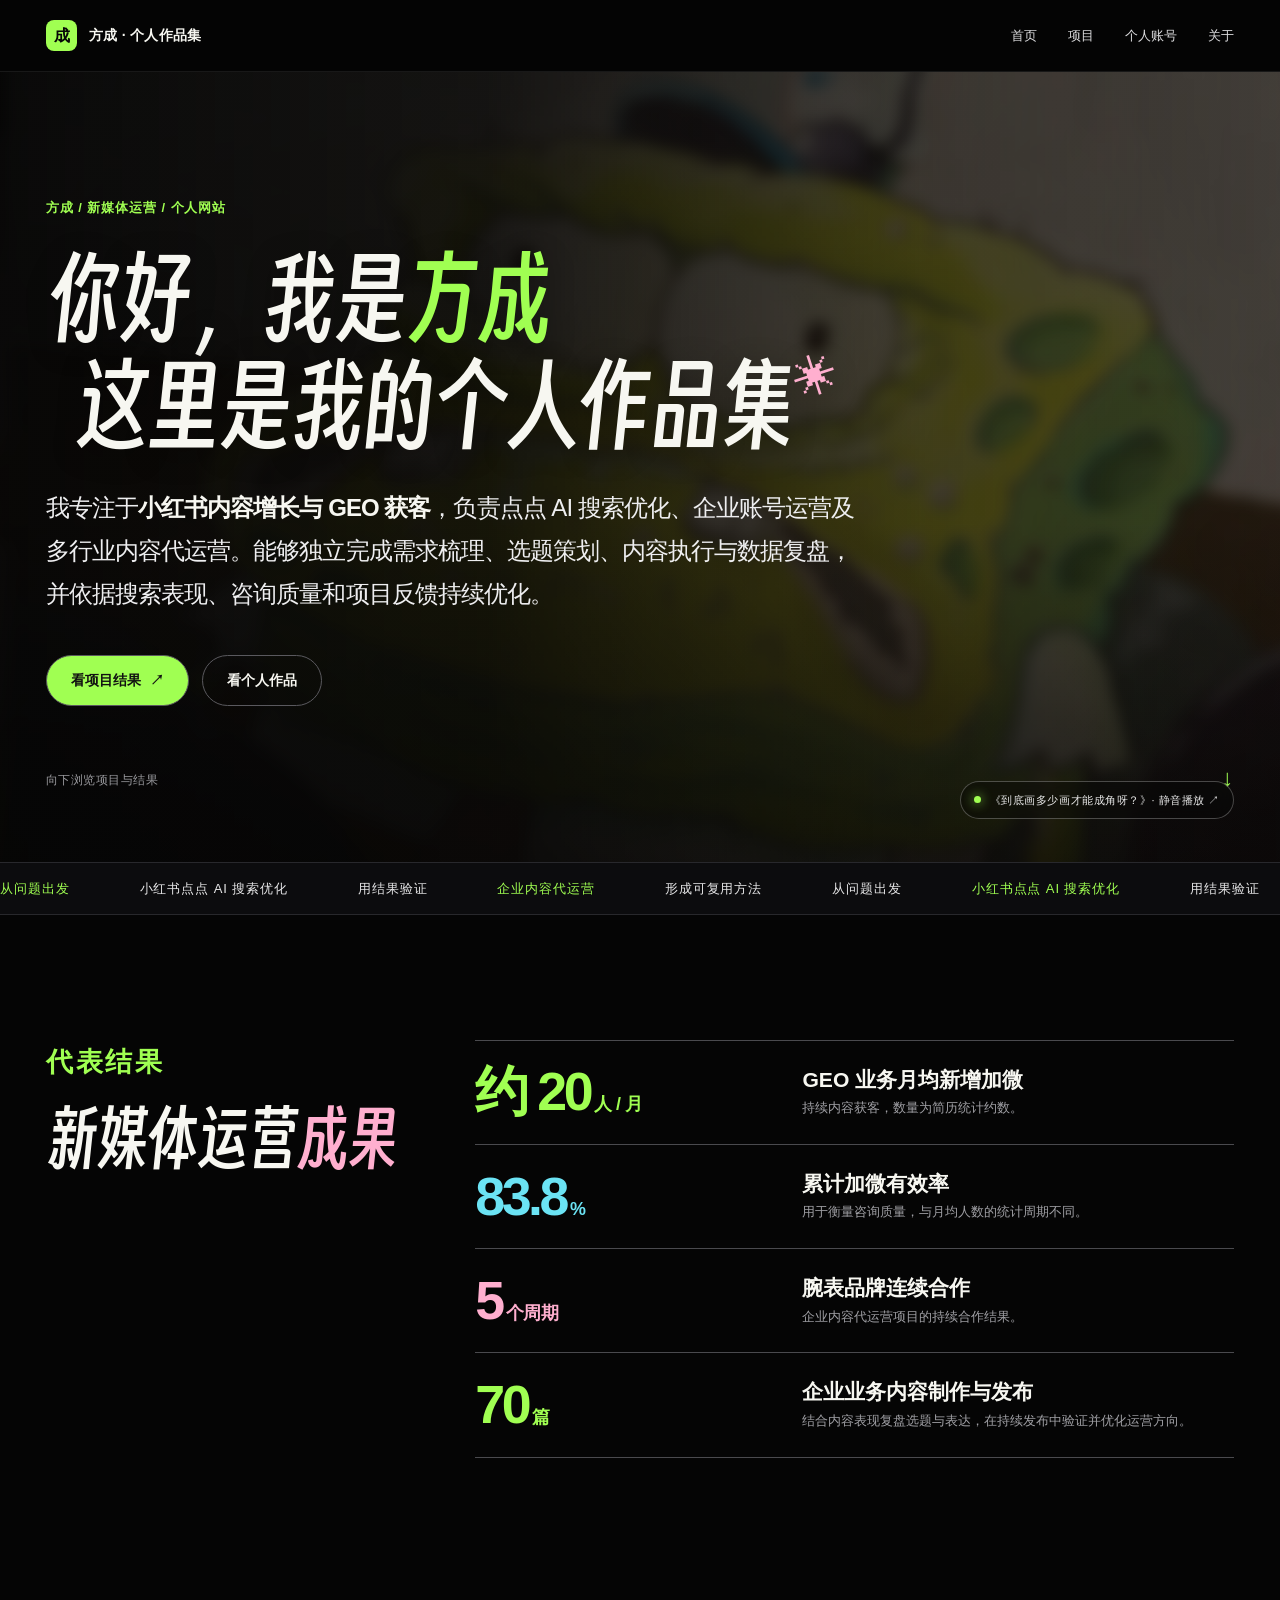
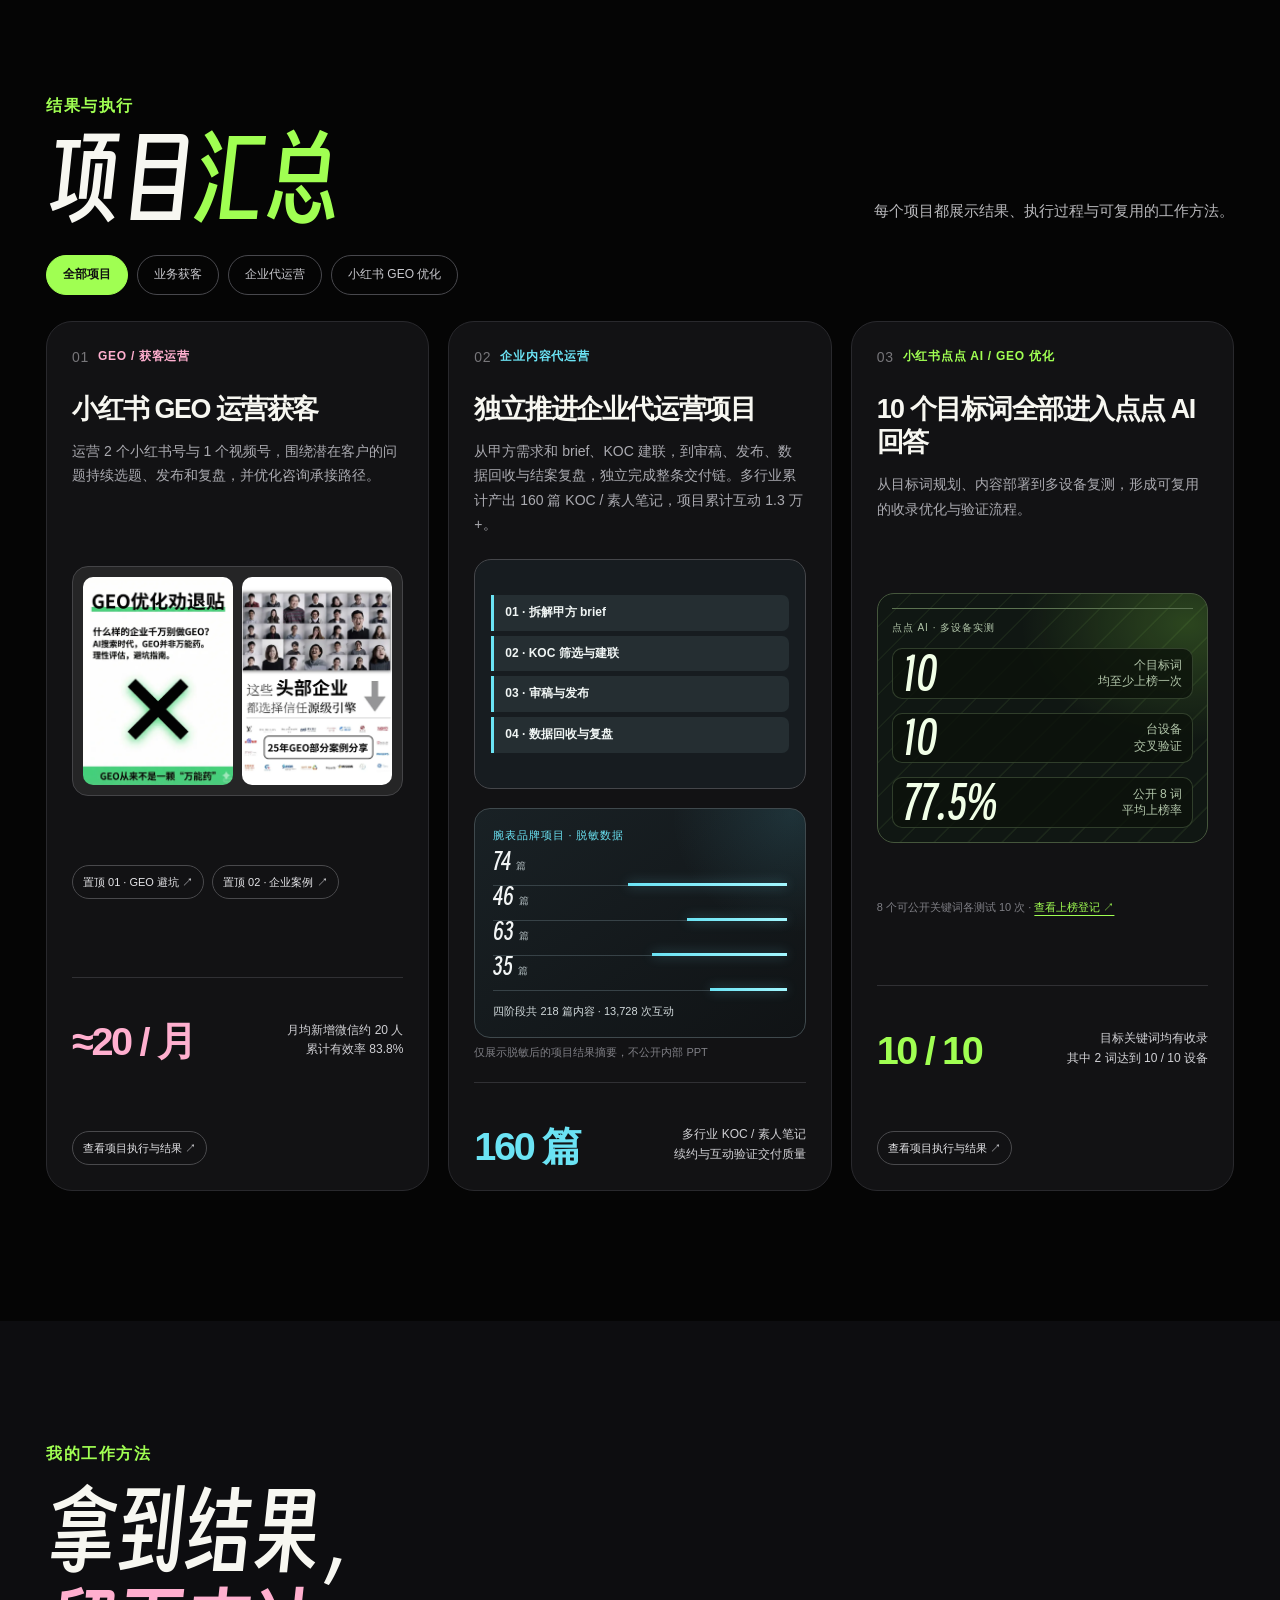
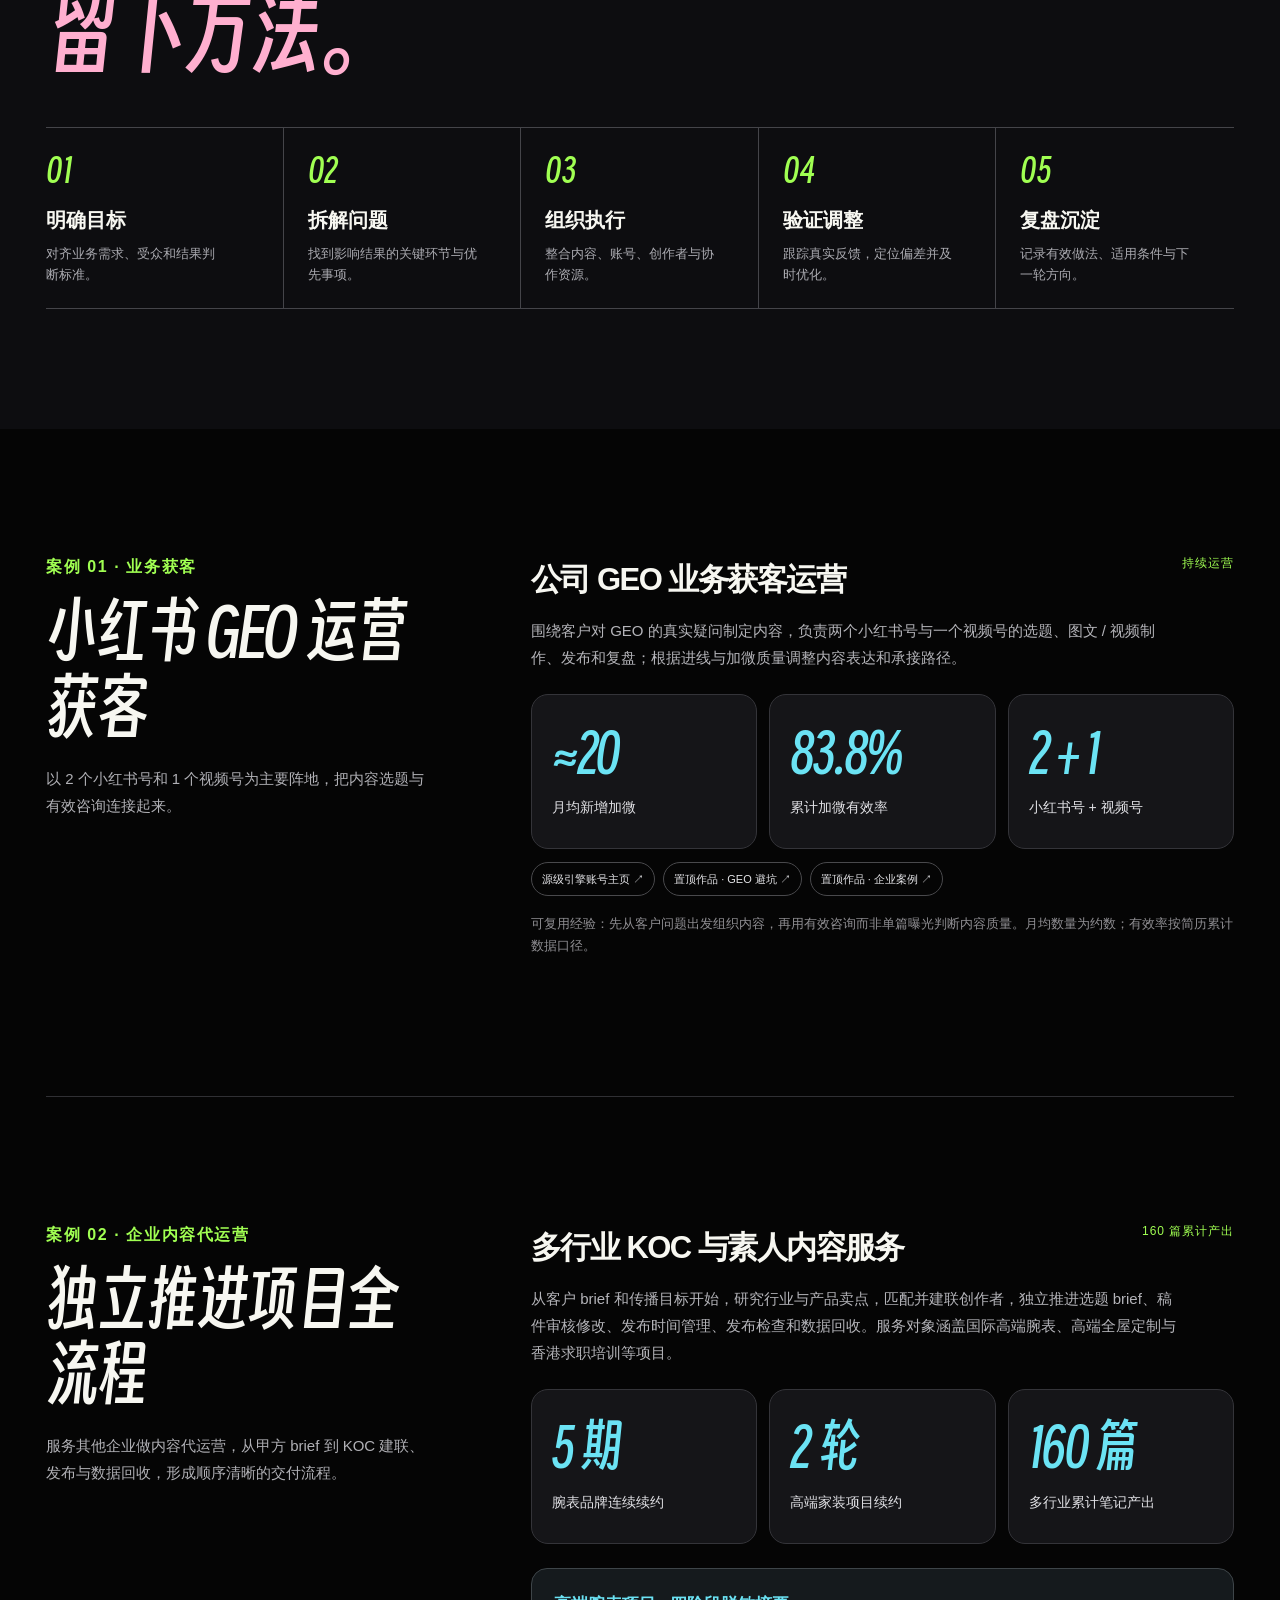
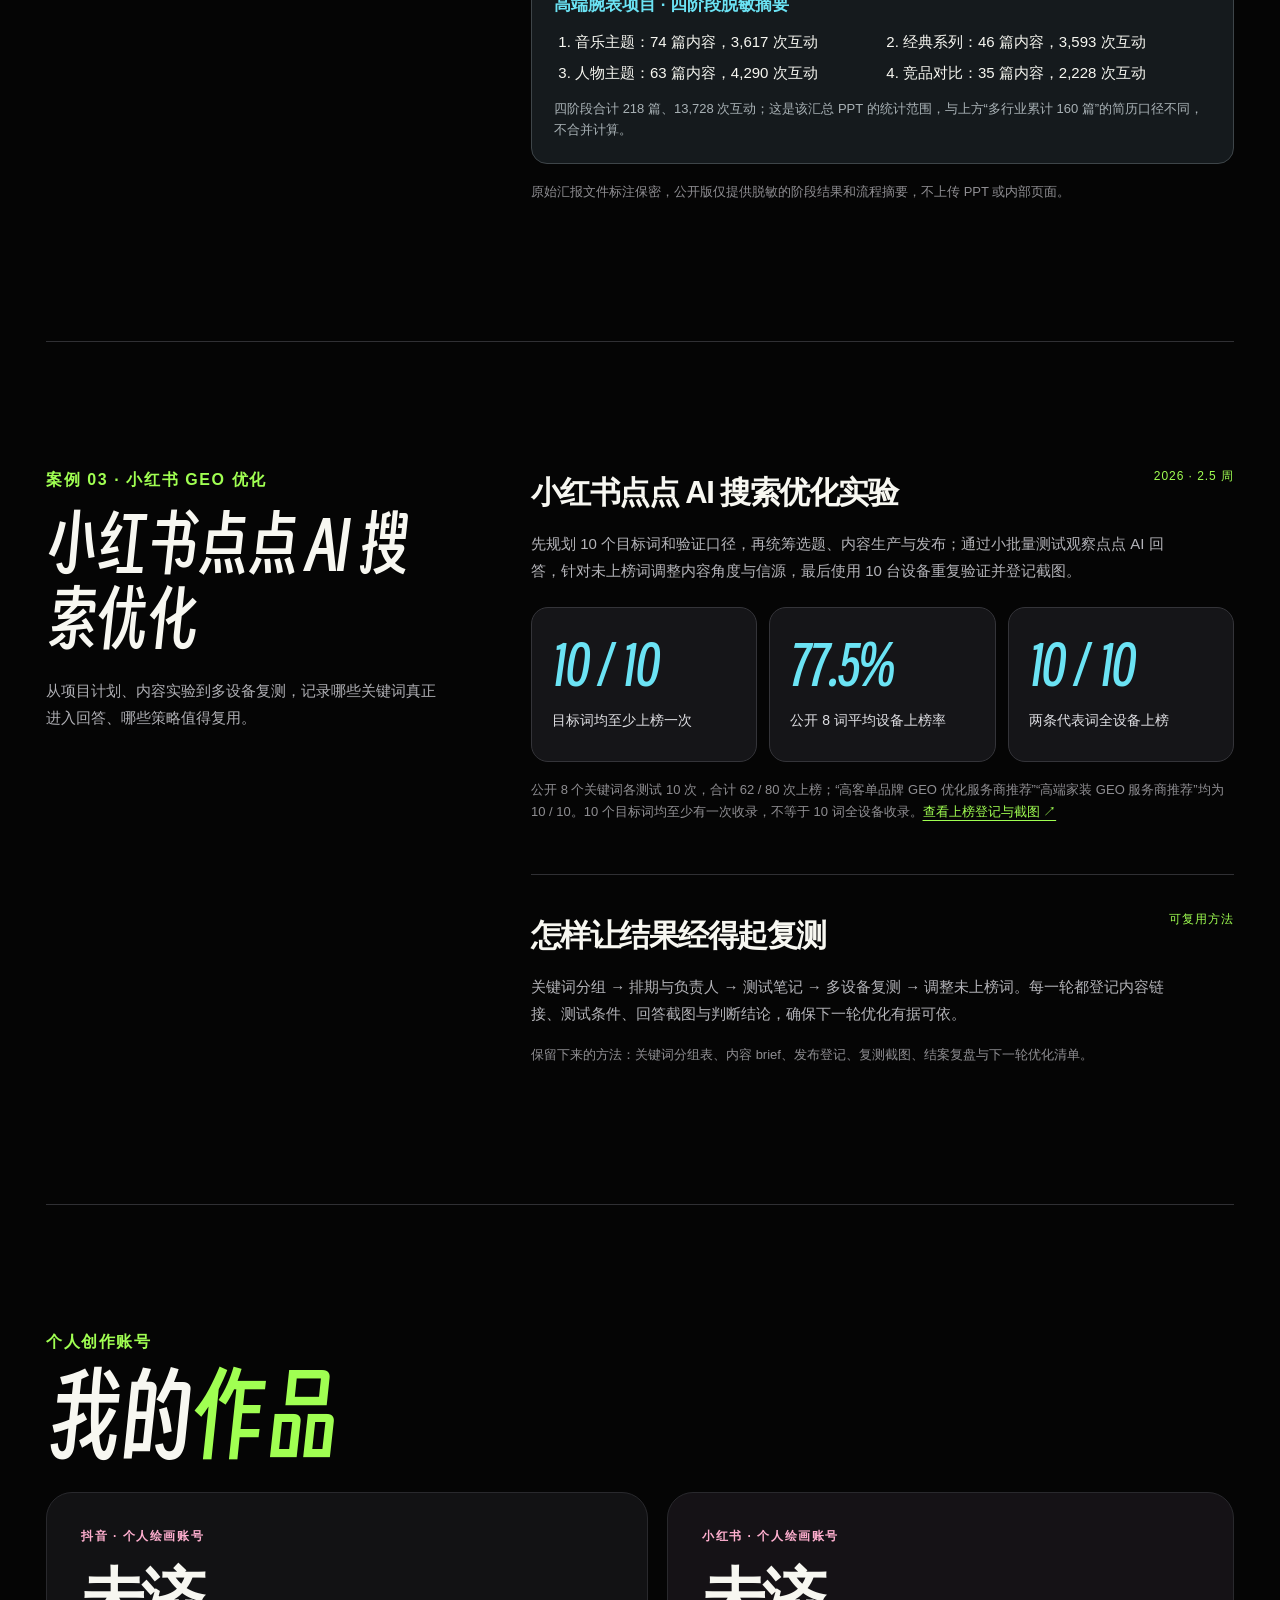
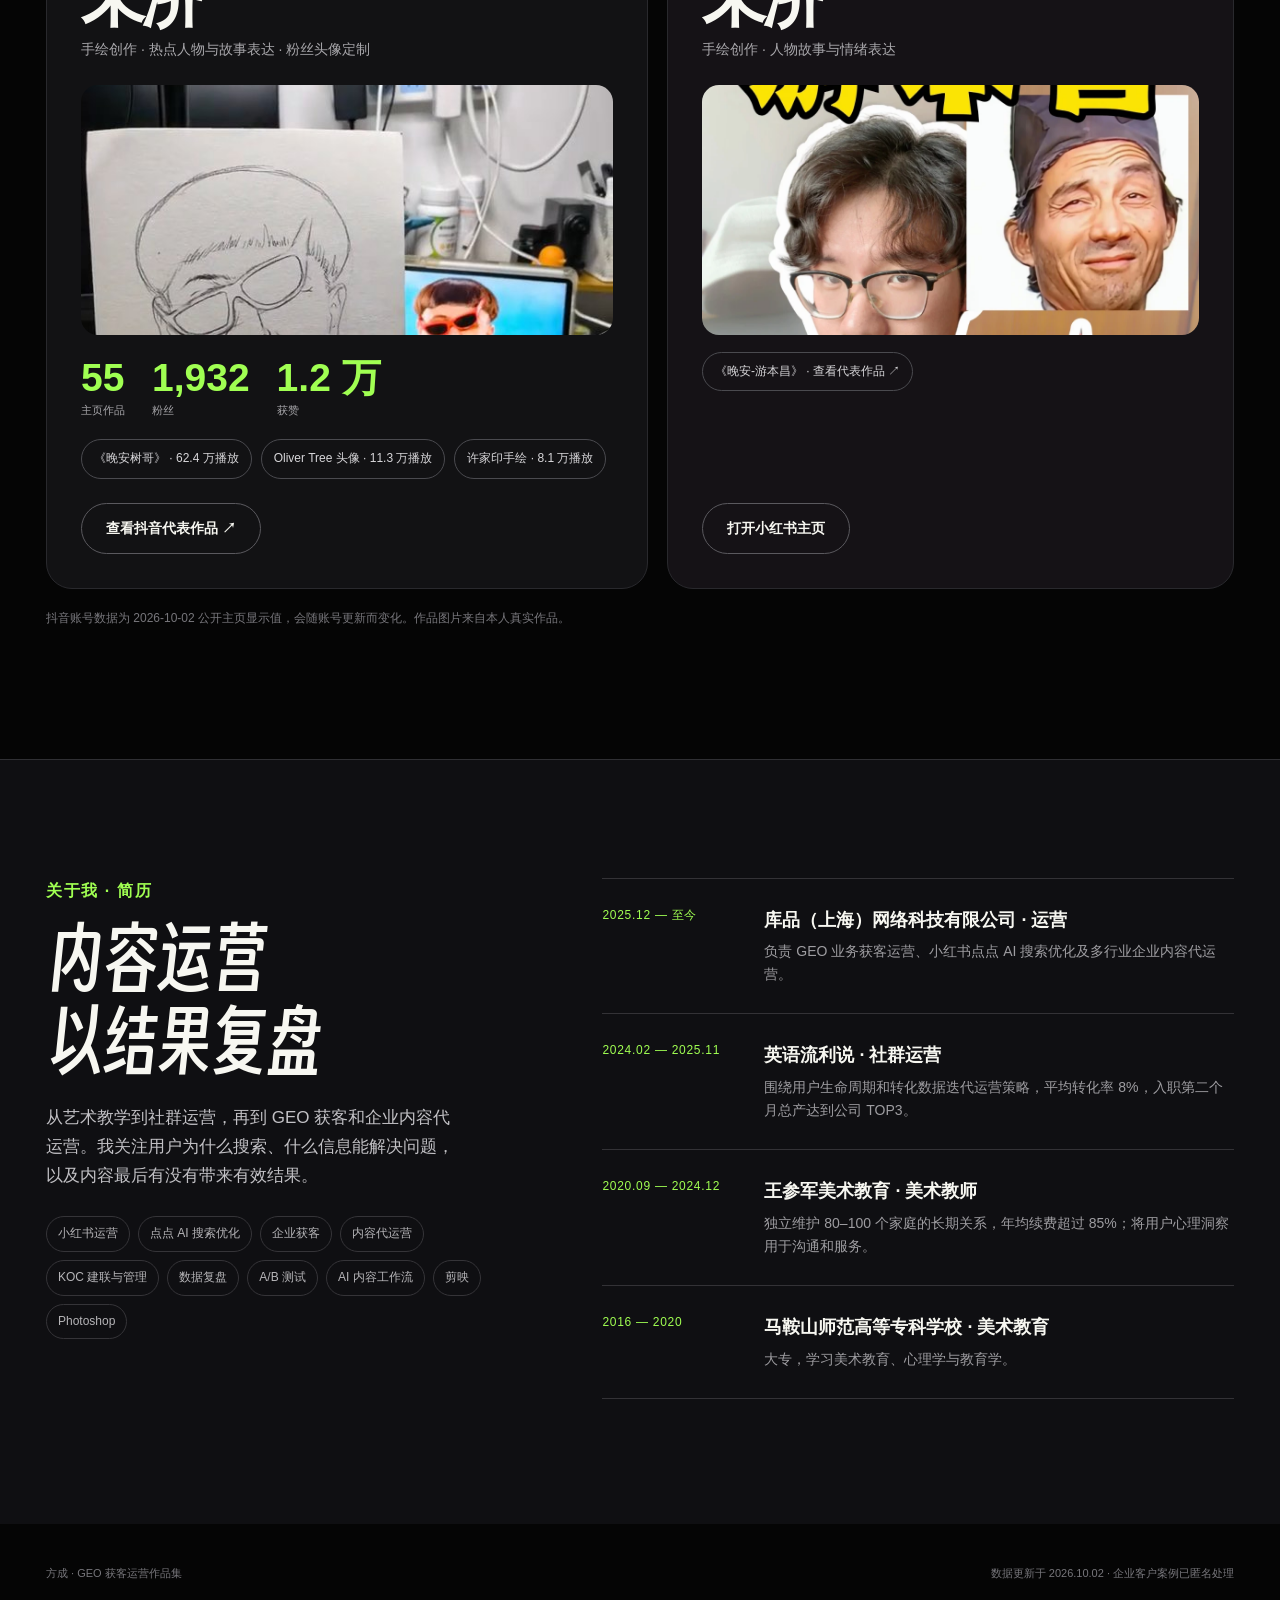
==== index.html @ 9036104c "Update portfolio copy, project evidence and results" ====
<!doctype html>
<html lang="zh-CN">
  <head>
    <meta charset="utf-8" />
    <meta name="viewport" content="width=device-width, initial-scale=1" />
    <meta name="theme-color" content="#050505" />
    <meta name="description" content="方成的个人作品集与简历：GEO获客运营、小红书点点AI搜索优化、企业内容代运营与个人创作账号。" />
    <title>方成的个人作品集｜GEO 获客运营与内容创作</title>
    <link rel="icon" type="image/svg+xml" href="data:image/svg+xml,%3Csvg xmlns='http://www.w3.org/2000/svg' viewBox='0 0 64 64'%3E%3Crect width='64' height='64' rx='15' fill='%239bff4f'/%3E%3Cpath d='M14 47V17h13c12 0 19 5 19 15S39 47 27 47H14zm10-8h4c6 0 9-2 9-7s-3-7-9-7h-4v14z' fill='%23050505'/%3E%3C/svg%3E" />
    <style>
      :root {
        color-scheme: dark;
        --bg: #050505;
        --surface: #111113;
        --surface-raised: #17171a;
        --text: #f4f3ef;
        --muted: #a3a2a5;
        --line: #2b2a2d;
        --green: #9bff4f;
        --pink: #ff9aca;
        --cyan: #66dff5;
        --purple: #b49aff;
        --page: min(1240px, calc(100% - 72px));
      }
      * { box-sizing: border-box; }
      html { scroll-behavior: smooth; background: var(--bg); }
      body {
        margin: 0;
        background: var(--bg);
        color: var(--text);
        font-family: "PingFang SC", "Microsoft YaHei", "Helvetica Neue", sans-serif;
        font-size: 16px;
        line-height: 1.65;
        -webkit-font-smoothing: antialiased;
      }
      a { color: inherit; text-decoration: none; }
      button, a { -webkit-tap-highlight-color: transparent; }
      a:focus-visible, button:focus-visible { outline: 2px solid var(--green); outline-offset: 4px; }
      ::selection { background: var(--green); color: #080808; }
      .wrap { width: var(--page); margin-inline: auto; }
      .topbar {
        position: sticky; top: 0; z-index: 20; height: 68px;
        display: flex; align-items: center; justify-content: space-between;
        padding-inline: max(36px, calc((100vw - 1240px) / 2));
        background: rgba(5, 5, 5, .82); border-bottom: 1px solid rgba(255,255,255,.08);
        backdrop-filter: blur(18px);
      }
      .brand { display: inline-flex; gap: 10px; align-items: center; font-weight: 800; letter-spacing: -.04em; }
      .brand-mark { width: 25px; height: 25px; border-radius: 7px; display: grid; place-items: center; background: var(--green); color: #070707; font: 900 12px/1 Arial, sans-serif; }
      .brand-name { font-size: 14px; }
      .nav { display: flex; gap: clamp(18px, 3.2vw, 42px); align-items: center; color: #b9b8bc; font-size: 13px; }
      .nav a { transition: color .2s ease; }
      .nav a:hover { color: var(--green); }
      .nav-contact { padding: 8px 16px; border-radius: 99px; color: #080808 !important; background: var(--text); font-weight: 700; }
      .nav-contact:hover { background: var(--green); }
      .hero { min-height: 650px; display: grid; align-items: center; padding: 72px 0 86px; overflow: hidden; }
      .hero-grid { display: grid; grid-template-columns: 1.12fr .88fr; align-items: end; gap: 5vw; }
      .eyebrow, .section-kicker { color: var(--green); font-size: 12px; font-weight: 700; letter-spacing: .16em; text-transform: uppercase; }
      .hero h1 { margin: 28px 0 23px; font-family: Impact, "Arial Narrow", sans-serif; font-size: clamp(88px, 15vw, 190px); line-height: .76; font-weight: 500; letter-spacing: -.045em; }
      .hero h1 span { display: block; color: var(--green); }
      .hero-copy { max-width: 640px; margin: 0; color: #cfced1; font-size: clamp(19px, 2.1vw, 27px); line-height: 1.55; letter-spacing: -.035em; }
      .hero-copy strong { color: var(--text); font-weight: 700; }
      .hero-note { max-width: 600px; margin: 17px 0 0; color: var(--muted); font-size: 15px; }
      .hero-side { border-top: 1px solid var(--line); padding-top: 20px; }
      .hero-side-label { color: var(--muted); font-size: 12px; letter-spacing: .12em; text-transform: uppercase; }
      .hero-metric { display: grid; grid-template-columns: 1fr auto; align-items: end; gap: 12px; margin-top: 17px; padding-bottom: 17px; border-bottom: 1px solid var(--line); }
      .hero-metric strong { font: 500 clamp(46px, 6vw, 78px)/.9 Impact, "Arial Narrow", sans-serif; letter-spacing: -.02em; }
      .hero-metric span { max-width: 155px; color: var(--muted); font-size: 13px; text-align: right; }
      .hero-metric .pink { color: var(--pink); }
      .hero-metric .cyan { color: var(--cyan); }
      .hero-actions { display: flex; flex-wrap: wrap; gap: 12px; margin-top: 31px; }
      .button { display: inline-flex; min-height: 47px; align-items: center; justify-content: center; padding: 0 21px; border: 1px solid var(--line); border-radius: 99px; color: var(--text); font-size: 14px; font-weight: 700; transition: transform .2s, border-color .2s, background .2s; }
      .button:hover { transform: translateY(-2px); border-color: var(--green); }
      .button-primary { background: var(--green); border-color: var(--green); color: #080808; }
      .button-primary:hover { background: #b5ff83; }
      .ticker { overflow: hidden; border-top: 1px solid var(--line); border-bottom: 1px solid var(--line); }
      .ticker-track { display: flex; width: max-content; gap: 44px; padding: 14px 0; color: #848387; font: 500 12px/1 Arial, sans-serif; letter-spacing: .18em; white-space: nowrap; }
      .ticker-track span:nth-child(3n+1) { color: var(--green); }
      section { scroll-margin-top: 76px; }
      .section { padding: 106px 0; }
      .section-heading { display: flex; justify-content: space-between; align-items: end; gap: 24px; margin-bottom: 39px; }
      .section-heading h2 { margin: 9px 0 0; font: 500 clamp(42px, 7vw, 88px)/.92 Impact, "Arial Narrow", sans-serif; letter-spacing: -.025em; text-transform: uppercase; }
      .section-heading p { max-width: 350px; margin: 0 0 4px; color: var(--muted); font-size: 14px; }
      .case-grid { display: grid; grid-template-columns: repeat(2, minmax(0, 1fr)); gap: 17px; }
      .case-card { position: relative; min-height: 370px; display: flex; flex-direction: column; justify-content: space-between; overflow: hidden; padding: clamp(24px, 3.4vw, 43px); border: 1px solid #202023; border-radius: 24px; background: var(--surface); transition: border-color .25s, transform .25s; }
      .case-card:hover { transform: translateY(-4px); border-color: #4b4b4e; }
      .case-card::after { content: ""; position: absolute; top: 29px; right: 30px; width: 11px; height: 11px; border-radius: 50%; background: var(--card-accent, var(--green)); box-shadow: 0 0 25px color-mix(in srgb, var(--card-accent, var(--green)) 50%, transparent); }
      .case-meta { display: flex; align-items: center; gap: 9px; color: var(--card-accent, var(--green)); font-size: 12px; font-weight: 700; letter-spacing: .06em; text-transform: uppercase; }
      .case-index { color: #77767a; font: 13px/1 Arial, sans-serif; }
      .case-card h3 { max-width: 580px; margin: 28px 0 14px; font-size: clamp(27px, 3vw, 39px); line-height: 1.22; letter-spacing: -.055em; }
      .case-summary { max-width: 620px; margin: 0; color: #aaa9ad; font-size: 15px; }
      .case-result { display: flex; align-items: end; justify-content: space-between; gap: 18px; margin-top: 35px; padding-top: 19px; border-top: 1px solid #303034; }
      .case-result strong { color: var(--card-accent, var(--green)); font: 500 clamp(36px, 5vw, 61px)/.9 Impact, "Arial Narrow", sans-serif; white-space: nowrap; }
      .case-result span { max-width: 195px; color: #b1b0b4; font-size: 12px; text-align: right; }
      .wide-card { grid-column: 1 / -1; min-height: 337px; }
      .wide-card .case-result { max-width: 760px; }
      .proof-band { padding: 81px 0 88px; background: #0d0d0f; }
      .proof-title { max-width: 980px; margin: 15px 0 44px; font-size: clamp(36px, 6.8vw, 82px); line-height: 1.05; letter-spacing: -.065em; }
      .proof-title span { color: var(--pink); }
      .proof-steps { display: grid; grid-template-columns: repeat(5, minmax(0, 1fr)); border-top: 1px solid #333236; border-bottom: 1px solid #333236; }
      .proof-step { min-height: 147px; padding: 20px 18px 22px 0; border-right: 1px solid #333236; }
      .proof-step + .proof-step { padding-left: 19px; }
      .proof-step:last-child { border-right: 0; }
      .proof-step b { display: block; margin-bottom: 17px; color: var(--green); font: 14px/1 Arial, sans-serif; }
      .proof-step strong { display: block; font-size: 17px; }
      .proof-step small { display: block; max-width: 175px; margin-top: 8px; color: #969599; font-size: 12px; line-height: 1.55; }
      .details { display: grid; grid-template-columns: .8fr 1.2fr; gap: 6vw; padding: 105px 0; border-bottom: 1px solid var(--line); }
      .details-aside { position: sticky; top: 100px; align-self: start; }
      .details-aside h2 { max-width: 410px; margin: 14px 0 20px; font: 500 clamp(40px, 5.7vw, 70px)/.95 Impact, "Arial Narrow", sans-serif; letter-spacing: -.02em; text-transform: uppercase; }
      .details-aside p { max-width: 390px; color: var(--muted); font-size: 14px; }
      .case-detail { padding: 0 0 38px; border-bottom: 1px solid var(--line); }
      .case-detail + .case-detail { padding-top: 35px; }
      .case-detail:last-child { padding-bottom: 0; border: 0; }
      .detail-head { display: flex; align-items: start; justify-content: space-between; gap: 20px; }
      .detail-head h3 { margin: 0; font-size: 26px; letter-spacing: -.05em; }
      .detail-tag { flex: 0 0 auto; color: var(--green); font: 12px/1.5 Arial, sans-serif; letter-spacing: .08em; text-transform: uppercase; }
      .detail-copy { max-width: 650px; margin: 12px 0 0; color: var(--muted); font-size: 14px; }
      .detail-grid { display: grid; grid-template-columns: repeat(3, minmax(0, 1fr)); gap: 12px; margin-top: 23px; }
      .detail-stat { padding: 18px; border-radius: 14px; background: #111113; }
      .detail-stat strong { display: block; color: var(--cyan); font: 500 30px/1 Impact, "Arial Narrow", sans-serif; }
      .detail-stat span { display: block; margin-top: 8px; color: #aaa9ad; font-size: 12px; }
      .detail-note { margin-top: 17px; color: #8f8e92; font-size: 12px; }
      .social-section { padding: 105px 0 111px; }
      .social-grid { display: grid; grid-template-columns: 1.03fr .97fr; gap: 18px; }
      .social-card { min-height: 370px; display: flex; flex-direction: column; justify-content: space-between; padding: clamp(25px, 4vw, 48px); border-radius: 23px; background: var(--surface); border: 1px solid #222225; }
      .social-card.xhs { background: #101011; }
      .social-platform { color: var(--pink); font-size: 12px; font-weight: 700; letter-spacing: .13em; text-transform: uppercase; }
      .social-card h3 { margin: 20px 0 8px; font-size: clamp(35px, 5vw, 58px); line-height: 1; letter-spacing: -.07em; }
      .social-handle { color: #a8a7ab; font-size: 14px; }
      .social-stats { display: flex; flex-wrap: wrap; gap: 25px; margin-top: 35px; }
      .social-stat strong { display: block; font: 500 40px/.95 Impact, "Arial Narrow", sans-serif; color: var(--green); }
      .social-stat span { color: #a8a7ab; font-size: 11px; }
      .social-links { display: flex; flex-wrap: wrap; gap: 9px; margin-top: 24px; }
      .social-link { display: inline-flex; padding: 9px 12px; border: 1px solid #39383c; border-radius: 99px; color: #d8d7da; font-size: 12px; transition: color .2s, border-color .2s; }
      .social-link:hover { color: var(--green); border-color: var(--green); }
      .social-card .button { align-self: start; margin-top: 24px; }
      .social-disclaimer { margin: 17px 0 0; color: #77767b; font-size: 11px; }
      .about { padding: 91px 0 104px; border-top: 1px solid var(--line); background: #0b0b0d; }
      .about-grid { display: grid; grid-template-columns: .85fr 1.15fr; gap: 7vw; }
      .about h2 { margin: 14px 0 20px; font: 500 clamp(44px, 6vw, 77px)/.93 Impact, "Arial Narrow", sans-serif; text-transform: uppercase; }
      .about-lede { max-width: 410px; color: #c2c1c5; font-size: 17px; line-height: 1.7; }
      .timeline { border-top: 1px solid #333236; }
      .timeline-item { display: grid; grid-template-columns: 125px 1fr; gap: 20px; padding: 22px 0; border-bottom: 1px solid #333236; }
      .timeline-date { color: var(--green); font: 12px/1.5 Arial, sans-serif; letter-spacing: .06em; }
      .timeline-item h3 { margin: 0; font-size: 17px; }
      .timeline-item p { margin: 5px 0 0; color: #9e9da1; font-size: 13px; }
      .skills { display: flex; flex-wrap: wrap; gap: 8px; margin-top: 25px; }
      .skill { padding: 7px 11px; border: 1px solid #353438; border-radius: 99px; color: #b6b5b8; font-size: 11px; }
      .footer { padding: 63px 0 26px; }
      .footer-cta { display: flex; justify-content: space-between; align-items: end; gap: 30px; padding-bottom: 47px; border-bottom: 1px solid var(--line); }
      .footer-cta h2 { max-width: 720px; margin: 13px 0 0; font-size: clamp(35px, 6vw, 73px); line-height: 1; letter-spacing: -.07em; }
      .footer-links { display: flex; gap: 10px; flex-wrap: wrap; }
      .footer-bottom { display: flex; justify-content: space-between; gap: 15px; padding-top: 20px; color: #77767b; font-size: 11px; }
      @media (max-width: 800px) {
        :root { --page: calc(100% - 40px); }
        .topbar { height: 60px; padding-inline: 20px; }
        .nav { gap: 16px; font-size: 12px; }
        .nav a:nth-child(3) { display: none; }
        .nav-contact { padding: 7px 11px; }
        .hero { min-height: auto; padding: 74px 0 69px; }
        .hero-grid { grid-template-columns: 1fr; gap: 55px; }
        .hero h1 { margin-top: 25px; font-size: clamp(85px, 21vw, 150px); }
        .hero-side { max-width: 540px; }
        .section { padding: 77px 0; }
        .section-heading { align-items: start; flex-direction: column; }
        .case-grid { grid-template-columns: 1fr; }
        .wide-card { grid-column: auto; }
        .case-card { min-height: 330px; }
        .proof-band { padding: 65px 0; }
        .proof-steps { grid-template-columns: 1fr; }
        .proof-step, .proof-step + .proof-step { min-height: auto; padding: 16px 0; border-right: 0; border-bottom: 1px solid #333236; }
        .proof-step:last-child { border-bottom: 0; }
        .proof-step b { display: inline-block; width: 42px; margin: 0; }
        .proof-step strong { display: inline; }
        .proof-step small { max-width: none; margin-left: 45px; }
        .details { grid-template-columns: 1fr; gap: 38px; padding: 76px 0; }
        .details-aside { position: static; }
        .social-section { padding: 77px 0; }
        .social-grid { grid-template-columns: 1fr; }
        .social-card { min-height: 340px; }
        .about { padding: 75px 0; }
        .about-grid { grid-template-columns: 1fr; gap: 38px; }
        .footer-cta { align-items: start; flex-direction: column; }
      }
      @media (max-width: 470px) {
        :root { --page: calc(100% - 32px); }
        .topbar { padding-inline: 16px; }
        .brand-name { display: none; }
        .nav { gap: 13px; }
        .hero h1 { font-size: 22vw; }
        .hero-metric strong { font-size: 49px; }
        .case-card { min-height: 325px; padding: 24px; border-radius: 19px; }
        .case-result { align-items: start; flex-direction: column; }
        .case-result span { max-width: 260px; text-align: left; }
        .detail-grid { grid-template-columns: 1fr; }
        .detail-stat { display: flex; align-items: center; justify-content: space-between; gap: 12px; }
        .detail-stat span { margin: 0; text-align: right; }
        .timeline-item { grid-template-columns: 95px 1fr; gap: 12px; }
        .footer-bottom { flex-direction: column; }
      }
      @media (prefers-reduced-motion: reduce) {
        *, *::before, *::after { scroll-behavior: auto !important; transition-duration: .01ms !important; animation-duration: .01ms !important; }
      }
    </style>
    <link rel="stylesheet" href="./visual-v2.css" />
    <link rel="stylesheet" href="./editor.css" />
    <script defer src="./motion.js"></script>
    <script defer src="./inline-editor.js"></script>
  </head>
  <body>
    <header class="topbar">
      <a class="brand" href="#home" aria-label="方成主页"><span class="brand-mark">成</span><span class="brand-name">方成 · 个人作品集</span></a>
      <nav class="nav" aria-label="主导航">
        <a href="#home">首页</a><a href="#work">项目</a><a href="#creator">个人账号</a><a href="#about">关于</a>
      </nav>
    </header>

    <main>
      <section class="hero" id="home">
        <div class="hero-video-scene" aria-label="方成的小红书真实手绘视频作品片段">
          <video class="hero-video" autoplay muted loop playsinline preload="metadata" poster="./assets/xhs-drawing-poster.jpg" aria-hidden="true"><source src="./assets/xhs-drawing-loop.mp4" type="video/mp4" /></video>
          <a class="hero-video-label" href="https://www.xiaohongshu.com/discovery/item/6a6d7377000000002203376a" target="_blank" rel="noreferrer"><span class="live-dot"></span> 《到底画多少画才能成角呀？》· 静音播放 ↗</a>
        </div>
        <div class="wrap hero-grid">
          <div class="hero-content">
            <div class="eyebrow">方成 / 新媒体运营 / 个人网站</div>
            <h1><span class="hero-title-first">你好，我是<span class="hero-name">方成</span></span><span class="hero-title-second">这里是我的<br class="hero-mobile-break" />个人作品集<span class="hero-title-star" aria-hidden="true">✳</span></span></h1>
            <p class="hero-copy">我专注于<strong>小红书内容增长与 GEO 获客</strong>，负责点点 AI 搜索优化、企业账号运营及多行业内容代运营。能够独立完成需求梳理、选题策划、内容执行与数据复盘，并依据搜索表现、咨询质量和项目反馈持续优化。</p>
            <div class="hero-actions"><a class="button button-primary" href="#work">看项目结果 <span aria-hidden="true">↗</span></a><a class="button" href="#creator">看个人作品</a></div>
          </div>
        </div>
        <div class="hero-bottom wrap"><span>向下浏览项目与结果</span><span aria-hidden="true">↓</span></div>
      </section>

      <div class="ticker" aria-label="专业方向"><div class="ticker-track"><span>从问题出发</span><span>小红书点点 AI 搜索优化</span><span>用结果验证</span><span>企业内容代运营</span><span>形成可复用方法</span><span>从问题出发</span><span>小红书点点 AI 搜索优化</span><span>用结果验证</span><span>企业内容代运营</span><span>形成可复用方法</span></div></div>

      <section class="result-snapshot wrap" aria-labelledby="result-title">
        <div class="result-intro"><div class="section-kicker">代表结果</div><h2 id="result-title">新媒体运营<span>成果</span></h2></div>
        <div class="result-list">
          <div class="result-item"><strong>约 20<span>人 / 月</span></strong><h3>GEO 业务月均新增加微</h3><p>持续内容获客，数量为简历统计约数。</p></div>
          <div class="result-item"><strong>83.8<span>%</span></strong><h3>累计加微有效率</h3><p>用于衡量咨询质量，与月均人数的统计周期不同。</p></div>
          <div class="result-item"><strong>5<span>个周期</span></strong><h3>腕表品牌连续合作</h3><p>企业内容代运营项目的持续合作结果。</p></div>
          <div class="result-item"><strong>70<span>篇</span></strong><h3>企业业务内容制作与发布</h3><p>结合内容表现复盘选题与表达，在持续发布中验证并优化运营方向。</p></div>
        </div>
      </section>

      <section class="section wrap" id="work">
        <div class="section-heading"><div><div class="section-kicker">结果与执行</div><h2>项目<span>汇总</span></h2></div><p>每个项目都展示结果、执行过程与可复用的工作方法。</p></div>
        <div class="case-filters" aria-label="筛选项目"><button class="filter-button is-active" type="button" data-filter="all" aria-pressed="true">全部项目</button><button class="filter-button" type="button" data-filter="lead" aria-pressed="false">业务获客</button><button class="filter-button" type="button" data-filter="service" aria-pressed="false">企业代运营</button><button class="filter-button" type="button" data-filter="search" aria-pressed="false">小红书 GEO 优化</button></div>
        <div class="case-grid">
          <article class="case-card" data-category="search" style="--card-accent: var(--green)">
            <div><div class="case-meta"><span class="case-index">03</span> 小红书点点 AI / GEO 优化</div><h3>10 个目标词全部进入点点 AI 回答</h3><p class="case-summary">从目标词规划、内容部署到多设备复测，形成可复用的收录优化与验证流程。</p></div>
            <div class="geo-proof" aria-label="真实项目复测结果">
              <div class="geo-proof-stats"><span class="geo-proof-kicker">点点 AI · 多设备实测</span><div><strong>10</strong><span>个目标词<br />均至少上榜一次</span></div><div><strong>10</strong><span>台设备<br />交叉验证</span></div><div><strong>77.5%</strong><span>公开 8 词<br />平均上榜率</span></div></div>
            </div>
            <small class="image-caption">8 个可公开关键词各测试 10 次 · <a href="https://hcndlqaz2xef.feishu.cn/base/X5kibxtuIaTEalsew4uch48qnPg?from=from_copylink" target="_blank" rel="noreferrer">查看上榜登记 ↗</a></small>
            <div class="case-result"><strong>10 / 10</strong><span>目标关键词均有收录<br />其中 2 词达到 10 / 10 设备</span></div>
            <a class="card-detail-link" href="#geo-case">查看项目执行与结果 ↗</a>
          </article>
          <article class="case-card" data-category="lead" style="--card-accent: var(--pink)">
            <div><div class="case-meta"><span class="case-index">01</span> GEO / 获客运营</div><h3>小红书 GEO 运营获客</h3><p class="case-summary">运营 2 个小红书号与 1 个视频号，围绕潜在客户的问题持续选题、发布和复盘，并优化咨询承接路径。</p></div>
            <div class="lead-proof" aria-label="源级引擎主页两条置顶笔记的真实封面"><a href="https://www.xiaohongshu.com/discovery/item/692ee77d000000001b033d2b" target="_blank" rel="noreferrer"><img src="./assets/geo-lead-pinned-1.webp" alt="置顶笔记《劝退帖：别再被 GEO 优化割韭菜了》封面" loading="lazy" /></a><a href="https://www.xiaohongshu.com/discovery/item/696874cd000000001a01db46" target="_blank" rel="noreferrer"><img src="./assets/geo-lead-pinned-2.webp" alt="置顶笔记《这些头部企业为什么找我们做 GEO》封面" loading="lazy" /></a></div>
            <div class="evidence-links"><a href="https://www.xiaohongshu.com/discovery/item/692ee77d000000001b033d2b" target="_blank" rel="noreferrer">置顶 01 · GEO 避坑 ↗</a><a href="https://www.xiaohongshu.com/discovery/item/696874cd000000001a01db46" target="_blank" rel="noreferrer">置顶 02 · 企业案例 ↗</a></div>
            <div class="case-result"><strong>≈20 / 月</strong><span>月均新增微信约 20 人<br />累计有效率 83.8%</span></div>
            <a class="card-detail-link" href="#lead-case">查看项目执行与结果 ↗</a>
          </article>
          <a class="case-card" data-category="service" style="--card-accent: var(--cyan)" href="#service-case">
            <div><div class="case-meta"><span class="case-index">02</span> 企业内容代运营</div><h3>独立推进企业代运营项目</h3><p class="case-summary">从甲方需求和 brief、KOC 建联，到审稿、发布、数据回收与结案复盘，独立完成整条交付链。多行业累计产出 160 篇 KOC / 素人笔记，项目累计互动 1.3 万+。</p></div>
            <div class="service-process" aria-label="企业代运营执行流程"><span>01 · 拆解甲方 brief</span><span>02 · KOC 筛选与建联</span><span>03 · 审稿与发布</span><span>04 · 数据回收与复盘</span></div>
            <div class="service-evidence" aria-label="脱敏后的腕表项目阶段结果"><span class="service-evidence-label">腕表品牌项目 · 脱敏数据</span><div><b>74</b><span>篇</span><i style="--bar:54%"></i></div><div><b>46</b><span>篇</span><i style="--bar:34%"></i></div><div><b>63</b><span>篇</span><i style="--bar:46%"></i></div><div><b>35</b><span>篇</span><i style="--bar:26%"></i></div><small>四阶段共 218 篇内容 · 13,728 次互动</small></div>
            <small class="image-caption">仅展示脱敏后的项目结果摘要，不公开内部 PPT</small>
            <div class="case-result"><strong>160 篇</strong><span>多行业 KOC / 素人笔记<br />续约与互动验证交付质量</span></div>
          </a>
        </div>
      </section>

      <section class="proof-band">
        <div class="wrap">
          <div class="section-kicker">我的工作方法</div>
          <h2 class="proof-title">拿到结果，<span>留下方法。</span></h2>
          <div class="proof-steps">
            <div class="proof-step"><b>01</b><strong>明确目标</strong><small>对齐业务需求、受众和结果判断标准。</small></div>
            <div class="proof-step"><b>02</b><strong>拆解问题</strong><small>找到影响结果的关键环节与优先事项。</small></div>
            <div class="proof-step"><b>03</b><strong>组织执行</strong><small>整合内容、账号、创作者与协作资源。</small></div>
            <div class="proof-step"><b>04</b><strong>验证调整</strong><small>跟踪真实反馈，定位偏差并及时优化。</small></div>
            <div class="proof-step"><b>05</b><strong>复盘沉淀</strong><small>记录有效做法、适用条件与下一轮方向。</small></div>
          </div>
        </div>
      </section>

      <section class="wrap detail-sections" aria-label="项目详情">
        <div class="details" id="geo-case">
          <div class="details-aside"><div class="section-kicker">案例 03 · 小红书 GEO 优化</div><h2>小红书点点 AI 搜索优化</h2><p>从项目计划、内容实验到多设备复测，记录哪些关键词真正进入回答、哪些策略值得复用。</p></div>
          <div>
            <article class="case-detail">
              <div class="detail-head"><h3>小红书点点 AI 搜索优化实验</h3><span class="detail-tag">2026 · 2.5 周</span></div>
              <p class="detail-copy">先规划 10 个目标词和验证口径，再统筹选题、内容生产与发布；通过小批量测试观察点点 AI 回答，针对未上榜词调整内容角度与信源，最后使用 10 台设备重复验证并登记截图。</p>
              <div class="detail-grid"><div class="detail-stat"><strong>10 / 10</strong><span>目标词均至少上榜一次</span></div><div class="detail-stat"><strong>77.5%</strong><span>公开 8 词平均设备上榜率</span></div><div class="detail-stat"><strong>10 / 10</strong><span>两条代表词全设备上榜</span></div></div>
              <p class="detail-note">公开 8 个关键词各测试 10 次，合计 62 / 80 次上榜；“高客单品牌 GEO 优化服务商推荐”“高端家装 GEO 服务商推荐”均为 10 / 10。10 个目标词均至少有一次收录，不等于 10 词全设备收录。<a href="https://hcndlqaz2xef.feishu.cn/base/X5kibxtuIaTEalsew4uch48qnPg?from=from_copylink" target="_blank" rel="noreferrer">查看上榜登记与截图 ↗</a></p>
            </article>
            <article class="case-detail">
              <div class="detail-head"><h3>怎样让结果经得起复测</h3><span class="detail-tag">可复用方法</span></div>
              <p class="detail-copy">关键词分组 → 排期与负责人 → 测试笔记 → 多设备复测 → 调整未上榜词。每一轮都登记内容链接、测试条件、回答截图与判断结论，确保下一轮优化有据可依。</p>
              <p class="detail-note">保留下来的方法：关键词分组表、内容 brief、发布登记、复测截图、结案复盘与下一轮优化清单。</p>
            </article>
          </div>
        </div>

        <div class="details" id="lead-case">
          <div class="details-aside"><div class="section-kicker">案例 01 · 业务获客</div><h2>小红书 GEO 运营获客</h2><p>以 2 个小红书号和 1 个视频号为主要阵地，把内容选题与有效咨询连接起来。</p></div>
          <div>
            <article class="case-detail">
              <div class="detail-head"><h3>公司 GEO 业务获客运营</h3><span class="detail-tag">持续运营</span></div>
              <p class="detail-copy">围绕客户对 GEO 的真实疑问制定内容，负责两个小红书号与一个视频号的选题、图文 / 视频制作、发布和复盘；根据进线与加微质量调整内容表达和承接路径。</p>
              <div class="detail-grid"><div class="detail-stat"><strong>≈20</strong><span>月均新增加微</span></div><div class="detail-stat"><strong>83.8%</strong><span>累计加微有效率</span></div><div class="detail-stat"><strong>2 + 1</strong><span>小红书号 + 视频号</span></div></div>
              <div class="detail-evidence"><a href="https://www.xiaohongshu.com/user/profile/6396dee90000000026004c23" target="_blank" rel="noreferrer">源级引擎账号主页 ↗</a><a href="https://www.xiaohongshu.com/discovery/item/692ee77d000000001b033d2b" target="_blank" rel="noreferrer">置顶作品 · GEO 避坑 ↗</a><a href="https://www.xiaohongshu.com/discovery/item/696874cd000000001a01db46" target="_blank" rel="noreferrer">置顶作品 · 企业案例 ↗</a></div>
              <p class="detail-note">可复用经验：先从客户问题出发组织内容，再用有效咨询而非单篇曝光判断内容质量。月均数量为约数；有效率按简历累计数据口径。</p>
            </article>
          </div>
        </div>

        <div class="details" id="service-case">
          <div class="details-aside"><div class="section-kicker">案例 02 · 企业内容代运营</div><h2>独立推进项目全流程</h2><p>服务其他企业做内容代运营，从甲方 brief 到 KOC 建联、发布与数据回收，形成顺序清晰的交付流程。</p></div>
          <div>
            <article class="case-detail">
              <div class="detail-head"><h3>多行业 KOC 与素人内容服务</h3><span class="detail-tag">160 篇累计产出</span></div>
              <p class="detail-copy">从客户 brief 和传播目标开始，研究行业与产品卖点，匹配并建联创作者，独立推进选题 brief、稿件审核修改、发布时间管理、发布检查和数据回收。服务对象涵盖国际高端腕表、高端全屋定制与香港求职培训等项目。</p>
              <div class="detail-grid"><div class="detail-stat"><strong>5 期</strong><span>腕表品牌连续续约</span></div><div class="detail-stat"><strong>2 轮</strong><span>高端家装项目续约</span></div><div class="detail-stat"><strong>160 篇</strong><span>多行业累计笔记产出</span></div></div>
              <div class="service-summary"><h4>高端腕表项目 · 四阶段脱敏摘要</h4><ol><li>音乐主题：74 篇内容，3,617 次互动</li><li>经典系列：46 篇内容，3,593 次互动</li><li>人物主题：63 篇内容，4,290 次互动</li><li>竞品对比：35 篇内容，2,228 次互动</li></ol><p>四阶段合计 218 篇、13,728 次互动；这是该汇总 PPT 的统计范围，与上方“多行业累计 160 篇”的简历口径不同，不合并计算。</p></div>
              <p class="detail-note">原始汇报文件标注保密，公开版仅提供脱敏的阶段结果和流程摘要，不上传 PPT 或内部页面。</p>
            </article>
          </div>
        </div>
      </section>

      <section class="social-section wrap" id="creator">
        <div class="section-heading"><div><div class="section-kicker">个人创作账号</div><h2>我的<span>作品</span></h2></div></div>
        <div class="social-grid">
          <article class="social-card">
            <div><div class="social-platform">抖音 · 个人绘画账号</div><h3>未济</h3><div class="social-handle">手绘创作 · 热点人物与故事表达 · 粉丝头像定制</div>
              <img class="social-image" src="./assets/douyin-drawing-finish.jpg" alt="方成抖音绘画视频中的真实完成画面" loading="lazy" />
              <div class="social-stats"><div class="social-stat"><strong>55</strong><span>主页作品</span></div><div class="social-stat"><strong>1,932</strong><span>粉丝</span></div><div class="social-stat"><strong>1.2 万</strong><span>获赞</span></div></div>
              <div class="social-links"><a class="social-link" href="https://www.douyin.com/video/7671533516735953762" target="_blank" rel="noreferrer">《晚安树哥》 · 62.4 万播放</a><a class="social-link" href="https://www.douyin.com/video/7656383777392561507" target="_blank" rel="noreferrer">Oliver Tree 头像 · 11.3 万播放</a><a class="social-link" href="https://www.douyin.com/note/7671661548808930275" target="_blank" rel="noreferrer">许家印手绘 · 8.1 万播放</a></div>
            </div>
            <a class="button" href="https://www.douyin.com/video/7671533516735953762" target="_blank" rel="noreferrer">查看抖音代表作品 ↗</a>
          </article>
          <article class="social-card xhs">
            <div><div class="social-platform" style="color: var(--pink)">小红书 · 个人绘画账号</div><h3>未济</h3><div class="social-handle">手绘创作 · 人物故事与情绪表达</div>
              <a href="https://www.xiaohongshu.com/discovery/item/6ab60237000000001303c2ab?source=webshare&amp;xhsshare=pc_web&amp;xsec_token=ABq18qXErULd-e8EH9YKW2dc0_sytKqEwSJ0R3sQT-wDk=&amp;xsec_source=pc_share" target="_blank" rel="noreferrer"><img class="social-image" src="./assets/xhs-you-benchang.webp" alt="小红书代表作品《晚安-游本昌》的真实作品画面" loading="lazy" /></a>
              <div class="social-links"><a class="social-link" href="https://www.xiaohongshu.com/discovery/item/6ab60237000000001303c2ab?source=webshare&amp;xhsshare=pc_web&amp;xsec_token=ABq18qXErULd-e8EH9YKW2dc0_sytKqEwSJ0R3sQT-wDk=&amp;xsec_source=pc_share" target="_blank" rel="noreferrer">《晚安-游本昌》 · 查看代表作品 ↗</a></div>
            </div>
            <a class="button" href="https://www.xiaohongshu.com/user/profile/666460df0000000003031688" target="_blank" rel="noreferrer">打开小红书主页</a>
          </article>
        </div>
        <p class="social-disclaimer">抖音账号数据为 2026-10-02 公开主页显示值，会随账号更新而变化。作品图片来自本人真实作品。</p>
      </section>

      <section class="about" id="about">
        <div class="wrap about-grid">
          <div><div class="section-kicker">关于我 · 简历</div><h2>内容运营<br />以结果复盘</h2><p class="about-lede">从艺术教学到社群运营，再到 GEO 获客和企业内容代运营。我关注用户为什么搜索、什么信息能解决问题，以及内容最后有没有带来有效结果。</p><div class="skills"><span class="skill">小红书运营</span><span class="skill">点点 AI 搜索优化</span><span class="skill">企业获客</span><span class="skill">内容代运营</span><span class="skill">KOC 建联与管理</span><span class="skill">数据复盘</span><span class="skill">A/B 测试</span><span class="skill">AI 内容工作流</span><span class="skill">剪映</span><span class="skill">Photoshop</span></div></div>
          <div class="timeline">
            <div class="timeline-item"><div class="timeline-date">2025.12 — 至今</div><div><h3>库品（上海）网络科技有限公司 · 运营</h3><p>负责 GEO 业务获客运营、小红书点点 AI 搜索优化及多行业企业内容代运营。</p></div></div>
            <div class="timeline-item"><div class="timeline-date">2024.02 — 2025.11</div><div><h3>英语流利说 · 社群运营</h3><p>围绕用户生命周期和转化数据迭代运营策略，平均转化率 8%，入职第二个月总产达到公司 TOP3。</p></div></div>
            <div class="timeline-item"><div class="timeline-date">2020.09 — 2024.12</div><div><h3>王参军美术教育 · 美术教师</h3><p>独立维护 80–100 个家庭的长期关系，年均续费超过 85%；将用户心理洞察用于沟通和服务。</p></div></div>
            <div class="timeline-item"><div class="timeline-date">2016 — 2020</div><div><h3>马鞍山师范高等专科学校 · 美术教育</h3><p>大专，学习美术教育、心理学与教育学。</p></div></div>
          </div>
        </div>
      </section>
    </main>

    <footer class="footer wrap">
      <div class="footer-bottom"><span>方成 · GEO 获客运营作品集</span><span>数据更新于 2026.10.02 · 企业客户案例已匿名处理</span></div>
    </footer>
  </body>
</html>
---- visual-v2.css ----
@font-face {
  font-family: "Smiley Sans";
  src: url("./assets/SmileySans-Oblique.woff2") format("woff2");
  font-style: normal;
  font-weight: 400;
  font-display: swap;
}

:root {
  --bg: #050505;
  --surface: #121214;
  --text: #f7f7f1;
  --muted: #aaa9ad;
  --line: #303034;
  --green: #a0ff52;
  --pink: #ffafcf;
  --cyan: #6be3f4;
  --purple: #bda4ff;
  --page: min(1360px, calc(100% - 92px));
}

html { scroll-padding-top: 88px; }
body { background: var(--bg); color: var(--text); font-family: "PingFang SC", "Microsoft YaHei", Arial, sans-serif; }
.wrap { width: var(--page); }
.topbar { height: 72px; background: rgba(5,5,5,.9); padding-inline: max(46px, calc((100vw - 1360px)/2)); }
.brand { gap: 12px; }
.brand-mark { width: 31px; height: 31px; border-radius: 8px; font: 800 16px/1 "PingFang SC", sans-serif; }
.brand-name { font-size: 14px; letter-spacing: .02em; }
.nav { gap: 31px; color: #dedee0; font-size: 13px; }
.nav-contact { background: var(--text); padding: 9px 17px; }

.hero { position: relative; min-height: min(790px, calc(100svh - 72px)); display: flex; flex-direction: column; justify-content: center; padding: 55px 0 28px; overflow: hidden; }
.hero::before { content: ""; position: absolute; inset: 0; z-index: 1; pointer-events: none; background: linear-gradient(90deg, #050505 2%, rgba(5,5,5,.97) 26%, rgba(5,5,5,.72) 55%, rgba(5,5,5,.22) 100%); }
.hero-video-scene { position: absolute; inset: 0 0 0 42%; overflow: hidden; background: #15171a; }
.hero-video-scene::after { content: ""; position: absolute; inset: 0; background: linear-gradient(0deg, rgba(5,5,5,.68), transparent 45%), rgba(6,8,11,.21); pointer-events: none; }
.hero-video { position: absolute; inset: -4%; width: 108%; height: 108%; object-fit: cover; object-position: center 58%; filter: blur(5px) saturate(.68) brightness(.66); transform: scale(1.07); }
.hero-video-label { position: absolute; z-index: 2; right: max(46px, calc((100vw - 1360px)/2)); bottom: 43px; display: inline-flex; align-items: center; gap: 9px; padding: 9px 13px; border: 1px solid rgba(255,255,255,.26); border-radius: 999px; background: rgba(5,5,5,.4); backdrop-filter: blur(12px); color: #e9e9e9; font-size: 11px; letter-spacing: .05em; }
.live-dot { width: 7px; height: 7px; border-radius: 50%; background: var(--green); box-shadow: 0 0 12px var(--green); animation: live-pulse 2s ease-in-out infinite; }
@keyframes live-pulse { 50% { opacity: .38; } }
.hero-background { position: absolute; inset: 0; display: block; width: 100%; height: 100%; object-fit: cover; object-position: center; }
.hero-grid { position: relative; z-index: 1; display: block; width: var(--page); }
.hero-content { position: relative; z-index: 2; max-width: min(58%, 710px); padding: 26px 0 30px; }
.eyebrow, .section-kicker { font-size: 13px; color: var(--green); letter-spacing: .07em; font-weight: 750; }
.hero h1 { margin: 35px 0 28px; font-family: "Arial Black", "PingFang SC", "Microsoft YaHei", sans-serif; font-size: clamp(76px, 9.4vw, 146px); font-weight: 900; line-height: 1.02; letter-spacing: -.085em; white-space: nowrap; }
.hero h1 > span { display: block; color: var(--green); }
.hero h1 .pink-word { color: var(--pink); }
.hero h1 { position: relative; margin: 29px 0 25px; font-family: "Smiley Sans", "PingFang SC", sans-serif; font-weight: 400; font-size: clamp(67px, 7.4vw, 116px); line-height: 1.13; letter-spacing: -.045em; white-space: normal; text-shadow: 0 6px 30px rgba(0,0,0,.28); }
.hero h1 > span { color: var(--text); }
.hero-title-first { display: block; }
.hero h1 .hero-name { display: inline; color: var(--green); }
.hero-title-second { display: block; margin-left: .3em; color: var(--text); }
.hero h1 .hero-title-star { display: inline-block; margin-left: .07em; color: var(--pink); font-family: Arial, sans-serif; font-size: .46em; vertical-align: top; transform: rotate(-18deg); animation: star-wiggle 6s ease-in-out infinite; }
.hero-mobile-break { display: none; }
@keyframes star-wiggle { 50% { transform: rotate(18deg); } }
.hero-content { max-width: min(78%, 970px); }
.hero-copy { max-width: 660px; }
.hero-note { color: #d3d3d5; }
.hero-copy { max-width: 680px; color: #eeeef0; font-size: clamp(21px, 2.1vw, 31px); line-height: 1.5; letter-spacing: -.04em; }
.hero-note { max-width: 620px; margin-top: 23px; font-size: 15px; color: #a9a9ad; }
.hero-actions { margin-top: 39px; gap: 13px; }
.button { min-height: 51px; border-radius: 50px; padding: 0 24px; font-size: 14px; border-color: #5a595e; }
.button-primary { color: #111; }
.button span { margin-left: 9px; }
.hero-portrait-wrap { display: none; position: relative; width: min(100%, 515px); height: clamp(490px, 51vw, 650px); margin-left: auto; border-radius: 28px; transform: rotate(2.5deg); background: #095c9b; box-shadow: 25px 25px 0 #111114; overflow: hidden; }
.hero-portrait { width: 100%; height: 100%; object-fit: cover; object-position: center 31%; filter: saturate(.82) contrast(1.06); }
.portrait-caption { position: absolute; bottom: 0; left: 0; right: 0; display: flex; justify-content: space-between; align-items: end; gap: 14px; padding: 18px 22px; background: rgba(4,4,5,.84); }
.portrait-caption b { font-size: 22px; line-height: 1; }
.portrait-caption span { color: #d8d8db; font-size: 12px; }
.hero-bottom { position: relative; z-index: 1; display: flex; justify-content: space-between; padding-top: 35px; color: #99999d; font-size: 12px; letter-spacing: .04em; }
.hero-photo-note { margin-left: auto; margin-right: 24px; }
.hero-bottom span:last-child { color: var(--green); font-size: 24px; line-height: .6; }
.ticker { background: #0c0c0e; border-color: #28282c; }
.ticker-track { gap: 70px; padding: 19px 0; color: #e8e8e9; font-size: 13px; letter-spacing: .07em; animation: ticker-move 28s linear infinite; }
.ticker-track span:nth-child(3n+1) { color: var(--green); }
@keyframes ticker-move { to { transform: translateX(-50%); } }

.result-snapshot { display: grid; grid-template-columns: .74fr 1.26fr; gap: 7vw; padding: 125px 0 120px; }
.result-intro h2 { max-width: 550px; margin: 20px 0 0; font-size: clamp(50px, 5.2vw, 80px); letter-spacing: -.075em; line-height: 1.08; }
.result-intro h2 span { color: var(--pink); }
.result-list { border-top: 1px solid #4a4a4e; }
.result-item { display: grid; grid-template-columns: minmax(190px, .68fr) 1fr; column-gap: 25px; align-items: end; padding: 21px 0 25px; border-bottom: 1px solid #4a4a4e; }
.result-item strong { grid-row: span 2; color: var(--green); font-family: "Arial Black", "PingFang SC", sans-serif; font-size: clamp(43px, 4.8vw, 75px); font-weight: 900; line-height: 1; letter-spacing: -.065em; white-space: nowrap; }
.result-item:nth-child(2) strong { color: var(--cyan); }
.result-item:nth-child(3) strong { color: var(--pink); }
.result-item strong span { margin-left: 4px; font-size: clamp(16px, 1.4vw, 21px); letter-spacing: -.03em; }
.result-item h3 { margin: 4px 0 6px; font-size: clamp(17px, 1.5vw, 23px); line-height: 1.2; }
.result-item p { margin: 0; color: #a0a0a5; font-size: 12px; }

.section { padding: 115px 0 130px; }
.section-heading { margin-bottom: 27px; }
.section-heading h2 { margin-top: 13px; font-family: "Arial Black", "PingFang SC", sans-serif; font-size: clamp(55px, 7.5vw, 112px); font-weight: 900; line-height: 1; letter-spacing: -.07em; text-transform: none; }
.section-heading h2 span { color: var(--green); }
.section-heading p { max-width: 365px; color: #b8b8bb; font-size: 15px; }
.case-filters { display: flex; flex-wrap: wrap; gap: 9px; margin: 0 0 26px; }
.filter-button { padding: 9px 16px; border: 1px solid #48484d; border-radius: 30px; background: transparent; color: #c9c9ce; font: inherit; font-size: 12px; cursor: pointer; transition: background .2s, color .2s, transform .2s, border-color .2s; }
.filter-button:hover { border-color: var(--green); transform: translateY(-2px); }
.filter-button.is-active { background: var(--green); color: #101010; border-color: var(--green); font-weight: 750; }
.case-grid { gap: 19px; }
.case-card { min-height: 690px; padding: 32px; border-radius: 26px; background: #121214; border-color: #29292d; }
.case-card::after { display: none; }
.case-card:hover { border-color: var(--card-accent); transform: translateY(-7px); }
.case-meta { font-size: 12px; }
.case-index { font-size: 14px; }
.case-card h3 { margin: 26px 0 13px; font-size: clamp(28px, 2.8vw, 42px); line-height: 1.24; }
.case-summary { color: #aaaab0; font-size: 14px; line-height: 1.75; }
.case-image { display: block; width: 100%; height: 277px; margin: 23px 0 2px; border-radius: 17px; object-fit: cover; background: #080808; transition: transform .5s cubic-bezier(.2,.75,.2,1), filter .4s; }
.case-image-proof { object-fit: contain; padding: 13px; background: #eaf0fa; }
.geo-proof { display: grid; grid-template-columns: repeat(3, 1fr); gap: 10px; align-items: end; height: 277px; margin: 23px 0 2px; padding: 23px; border: 1px solid #45563c; border-radius: 17px; background: radial-gradient(circle at 83% 12%, rgba(160,255,82,.15), transparent 37%), #151b13; }
.geo-proof-kicker { grid-column: 1 / -1; align-self: start; color: var(--green); font-size: 12px; letter-spacing: .1em; }
.geo-proof div { display: flex; flex-direction: column; min-height: 95px; justify-content: end; gap: 6px; padding-top: 12px; border-top: 1px solid #5b7250; }
.geo-proof strong { color: #f1ffe7; font: 400 58px/.92 "Smiley Sans", sans-serif; }
.geo-proof div span { color: #b2c6aa; font-size: 11px; line-height: 1.35; }
.service-process { display: grid; grid-template-columns: repeat(2, 1fr); gap: 10px; align-content: center; min-height: 260px; margin-top: 22px; padding: 25px; border: 1px solid #45464a; border-radius: 17px; background: repeating-linear-gradient(135deg, #161b20, #161b20 15px, #191d20 15px, #191d20 16px); }
.service-process span { padding: 13px 16px; border: 1px solid #4a5155; border-radius: 9px; color: #f0f5f4; font-weight: 700; font-size: 15px; }
.service-process span:first-child { grid-column: 1 / -1; color: #111; background: var(--cyan); border-color: var(--cyan); }
.service-process span:last-child { grid-column: 1 / -1; color: var(--cyan); }
.image-caption { display: block; margin-top: 5px; color: #7f7f85; font-size: 11px; }
.case-card:hover .case-image { transform: scale(1.015); filter: saturate(1.15); }
.case-result { min-height: 83px; margin-top: 21px; padding-top: 18px; }
.case-result strong { font-family: "Arial Black", "PingFang SC", sans-serif; font-size: clamp(39px, 4.3vw, 65px); font-weight: 900; letter-spacing: -.06em; }
.case-result span { font-size: 12px; color: #d1d1d5; }
.wide-card { min-height: 500px; display: grid; grid-template-columns: .95fr 1.05fr; column-gap: 40px; align-items: center; }
.wide-card .case-image { grid-column: 2; grid-row: 1 / 3; height: 100%; max-height: 410px; margin: 0; }
.wide-card .service-process { grid-column: 2; grid-row: 1 / 3; height: 100%; margin: 0; }
.wide-card .image-caption { grid-column: 2; grid-row: 3; text-align: right; }
.wide-card .case-result { grid-column: 1; grid-row: 2; align-self: end; }
.wide-card h3 { max-width: 560px; }
.wide-card .case-summary { max-width: 610px; }

.proof-band { padding: 120px 0; background: #0d0d10; }
.proof-title { max-width: 1100px; font-size: clamp(50px, 7vw, 105px); font-weight: 900; line-height: 1.12; }
.proof-title span { display: block; color: var(--pink); }
.proof-steps { border-color: #444449; }
.proof-step { min-height: 173px; padding-top: 27px; border-color: #444449; }
.proof-step + .proof-step { padding-left: 24px; }
.proof-step strong { font-size: 21px; }
.proof-step small { color: #aaaab0; font-size: 12px; }

.details { padding: 125px 0; grid-template-columns: .72fr 1.28fr; gap: 7vw; }
.details-aside h2 { font-family: "Arial Black", "PingFang SC", sans-serif; font-size: clamp(45px, 5.2vw, 72px); font-weight: 900; line-height: 1.13; letter-spacing: -.07em; text-transform: none; }
.details-aside p { color: #b0b0b5; font-size: 15px; line-height: 1.8; }
.detail-head h3 { font-size: clamp(23px, 2.5vw, 31px); }
.detail-tag { color: var(--green); white-space: nowrap; }
.detail-copy { color: #b4b4b9; font-size: 15px; line-height: 1.8; }
.detail-grid { gap: 10px; }
.detail-stat { min-height: 119px; padding: 19px; border: 1px solid #343439; border-radius: 17px; background: #151518; }
.detail-stat strong { font-family: "Arial Black", "PingFang SC", sans-serif; font-size: clamp(24px, 2.7vw, 37px); font-weight: 900; color: var(--cyan); }
.detail-stat span { color: #e0e0e4; font-size: 12px; }
.detail-note { font-size: 12px; line-height: 1.7; }

.social-section { padding: 124px 0 130px; }
.social-grid { gap: 19px; }
.social-card { min-height: 600px; padding: 34px; border-radius: 26px; background: #121214; border-color: #29292d; transition: transform .25s, border-color .25s; }
.social-card:hover { transform: translateY(-5px); border-color: #6d6d72; }
.social-card.xhs { background: #151216; }
.social-platform { color: var(--pink); }
.social-card h3 { font-size: clamp(43px, 5vw, 67px); }
.social-image { display: block; width: 100%; height: 240px; margin: 23px 0 0; border-radius: 17px; object-fit: cover; }
.social-image-grid { display: grid; grid-template-columns: repeat(2, 1fr); gap: 10px; margin-top: 23px; }
.social-image-grid .social-image { height: 250px; margin: 0; object-position: center 25%; }
.xhs-feature { display: flex; flex-direction: column; justify-content: space-between; min-height: 251px; margin-top: 23px; padding: 22px; border: 1px solid #a76d85; border-radius: 17px; background: radial-gradient(circle at 84% 20%, rgba(255,175,207,.18), transparent 34%), #24171f; transition: transform .25s, border-color .25s; }
.xhs-feature:hover { transform: translateY(-3px); border-color: var(--pink); }
.xhs-feature span { color: var(--pink); font-size: 11px; letter-spacing: .12em; }
.xhs-feature strong { font-family: "Smiley Sans", "PingFang SC", sans-serif; font-size: clamp(29px, 3.5vw, 46px); font-weight: 400; line-height: 1.24; }
.xhs-feature em { color: #eee3e9; font-size: 12px; font-style: normal; }
.social-stats { gap: 27px; margin-top: 24px; }
.social-stat strong { font-family: "Arial Black", "PingFang SC", sans-serif; font-size: 39px; font-weight: 900; }
.social-links { margin-top: 17px; }
.social-link { border-color: #4a4a4f; }
.social-disclaimer { margin-top: 20px; font-size: 12px; }

.about { padding: 118px 0 125px; background: #0f0f12; }
.about h2 { font-family: "Arial Black", "PingFang SC", sans-serif; font-size: clamp(48px, 5.7vw, 79px); font-weight: 900; line-height: 1.14; text-transform: none; }
.about-lede { font-size: 17px; }
.timeline-item { grid-template-columns: 142px 1fr; padding: 27px 0; }
.timeline-item h3 { font-size: 18px; }
.timeline-item p { font-size: 14px; }
.skill { font-size: 12px; }
.footer { padding-top: 94px; }
.footer-cta { padding-bottom: 75px; }
.footer-cta h2 { font-size: clamp(45px, 6.3vw, 86px); }

.js-ready .reveal { opacity: 0; transform: translateY(30px); transition: opacity .65s ease, transform .65s ease; }
.js-ready .reveal.is-visible { opacity: 1; transform: none; }
[hidden] { display: none !important; }

@media (max-width: 980px) {
  :root { --page: calc(100% - 50px); }
  .topbar { padding-inline: 25px; }
  .hero-content { max-width: 78%; }
  .hero h1 { font-size: clamp(62px, 9vw, 90px); }
  .hero-portrait-wrap { height: 490px; }
  .result-snapshot { grid-template-columns: 1fr; gap: 35px; padding: 94px 0; }
  .result-intro h2 { max-width: 760px; }
  .result-item { grid-template-columns: 240px 1fr; }
  .case-card { padding: 26px; }
  .wide-card { column-gap: 23px; }
}
@media (max-width: 760px) {
  .topbar { height: 62px; }
  .nav { gap: 16px; }
  .nav a:nth-child(4) { display: none; }
  .hero { min-height: auto; padding: 55px 0 35px; }
  .hero::before { display: none; }
  .hero-video-scene { position: relative; inset: auto; order: 2; width: var(--page); height: 370px; margin: 35px auto 0; border: 1px solid #3a3a3e; border-radius: 21px; }
  .hero-video { filter: blur(3px) saturate(.73) brightness(.75); }
  .hero-video-label { right: 15px; bottom: 15px; }
  .hero-background { display: none; }
  .hero-grid { display: grid; grid-template-columns: 1fr; gap: 45px; }
  .hero-content { max-width: none; padding: 0; }
  .hero h1 { margin: 25px 0; font-size: clamp(56px, 10vw, 91px); }
  .hero-title-second { margin-left: .12em; }
  .hero-mobile-break { display: initial; }
  .hero-copy { font-size: 22px; }
  .hero-portrait-wrap { display: none; }
  .hero-bottom { order: 3; padding-top: 22px; }
  .section { padding: 90px 0; }
  .section-heading { align-items: start; flex-direction: column; }
  .section-heading h2 { font-size: clamp(54px, 12vw, 90px); }
  .section-heading p { max-width: 580px; }
  .case-grid { grid-template-columns: 1fr; }
  .case-card { min-height: 0; }
  .case-image { height: 280px; }
  .geo-proof { height: 280px; }
  .wide-card { display: flex; min-height: 0; }
  .wide-card .case-image { width: 100%; max-height: none; height: 280px; margin: 23px 0 0; }
  .wide-card .service-process { width: 100%; height: auto; min-height: 245px; margin: 23px 0 0; }
  .wide-card .case-result { width: 100%; }
  .proof-band { padding: 87px 0; }
  .proof-title { font-size: clamp(46px, 9vw, 75px); }
  .proof-step, .proof-step + .proof-step { min-height: auto; padding: 18px 0; }
  .details { display: grid; grid-template-columns: 1fr; gap: 34px; padding: 90px 0; }
  .details-aside { position: static; }
  .social-section { padding: 90px 0; }
  .social-grid { grid-template-columns: 1fr; }
  .social-card { min-height: 0; }
  .about { padding: 90px 0; }
  .footer { padding-top: 80px; }
}
@media (max-width: 520px) {
  :root { --page: calc(100% - 36px); }
  .topbar { padding-inline: 18px; }
  .brand-name { display: none; }
  .nav { gap: 12px; font-size: 11px; }
  .nav a:nth-child(3) { display: none; }
  .nav-contact { padding: 8px 13px; }
  .hero h1 { font-size: clamp(51px, 12vw, 72px); white-space: normal; }
  .hero-copy { font-size: 19px; }
  .hero-note { font-size: 13px; }
  .hero-video-scene { height: 310px; }
  .result-snapshot { padding: 80px 0; }
  .result-intro h2 { font-size: 49px; }
  .result-item { grid-template-columns: 1fr; gap: 7px; }
  .result-item strong { grid-row: auto; font-size: 58px; }
  .result-item h3 { font-size: 21px; }
  .section-heading h2 { font-size: 55px; }
  .case-card { padding: 22px; }
  .case-card h3 { font-size: 29px; }
  .case-image, .wide-card .case-image { height: 215px; }
  .geo-proof { height: 215px; padding: 17px; gap: 7px; }
  .geo-proof strong { font-size: 43px; }
  .geo-proof div span { font-size: 10px; }
  .case-result { flex-direction: row; align-items: end; }
  .case-result strong { font-size: 40px; }
  .case-result span { max-width: 150px; text-align: right; }
  .proof-title { font-size: 45px; }
  .detail-grid { grid-template-columns: 1fr; }
  .detail-stat { min-height: 0; }
  .social-card { padding: 23px; }
  .social-image { height: 205px; }
  .social-image-grid .social-image { height: 225px; }
  .social-stat strong { font-size: 32px; }
  .timeline-item { grid-template-columns: 94px 1fr; }
}
@media (prefers-reduced-motion: reduce) {
  .ticker-track { animation: none; }
  .live-dot, .hero-title-star { animation: none; }
  .js-ready .reveal { opacity: 1; transform: none; }
}

/* Portfolio refresh: full-bleed media, typographic hierarchy and real-work proof. */
.hero-video-scene { inset: 0; }
.hero::before { background: linear-gradient(90deg, rgba(5,5,5,.96) 0%, rgba(5,5,5,.86) 38%, rgba(5,5,5,.46) 72%, rgba(5,5,5,.27) 100%); }
.hero-video { inset: 0; width: 100%; height: 100%; object-position: 65% center; filter: blur(7px) saturate(.75) brightness(.68); transform: scale(1.08); }
.hero-video-scene::after { background: linear-gradient(0deg, rgba(5,5,5,.69), transparent 43%); }
.hero-copy { max-width: 750px; }
.hero-note { display: none; }
.section-kicker { font-size: 16px; letter-spacing: .1em; }
.result-intro .section-kicker { font-size: clamp(18px, 2.1vw, 27px); }
.result-intro h2, .section-heading h2, .proof-title, .details-aside h2, .about h2 {
  font-family: "Smiley Sans", "PingFang SC", sans-serif;
  font-weight: 400;
  letter-spacing: -.045em;
}
.case-grid { grid-template-columns: repeat(3, minmax(0, 1fr)); }
.case-card { min-height: 665px; display: flex; flex-direction: column; padding: 25px; }
.case-card[data-category="lead"] { order: 1; }
.case-card[data-category="service"] { order: 2; }
.case-card[data-category="search"] { order: 3; }
.case-card h3 { font-size: clamp(25px, 2.1vw, 33px); }
.case-result strong { font-size: clamp(34px, 3.1vw, 48px); }
.geo-proof { height: 230px; padding: 15px; gap: 6px; }
.geo-proof strong { font-size: clamp(30px, 3vw, 45px); }
.geo-proof div span { font-size: 10px; }
.image-caption a, .detail-note a { color: var(--green); text-decoration: underline; text-underline-offset: 4px; }
.lead-proof { display: grid; grid-template-columns: repeat(2, minmax(0,1fr)); gap: 9px; height: 230px; margin-top: 21px; padding: 10px; border: 1px solid #444447; border-radius: 16px; background: #252526; }
.lead-proof a { min-width: 0; overflow: hidden; border-radius: 10px; }
.lead-proof img { display: block; width: 100%; height: 100%; object-fit: cover; object-position: center 20%; transition: transform .35s; }
.lead-proof a:hover img { transform: scale(1.04); }
.evidence-links, .detail-evidence { display: flex; flex-wrap: wrap; gap: 8px; margin-top: 13px; }
.evidence-links a, .detail-evidence a, .card-detail-link { display: inline-flex; align-items: center; padding: 7px 10px; border: 1px solid #49494c; border-radius: 99px; color: #e5e5e8; font-size: 11px; }
.evidence-links a:hover, .detail-evidence a:hover, .card-detail-link:hover { border-color: var(--green); color: var(--green); }
.card-detail-link { align-self: start; margin-top: 14px; }
.service-process { display: flex; flex-direction: column; gap: 5px; justify-content: center; min-height: 230px; padding: 16px; background: #171c20; }
.service-process span, .service-process span:first-child, .service-process span:last-child { display: block; padding: 8px 11px; border: 0; border-left: 3px solid var(--cyan); border-radius: 0 7px 7px 0; background: #252e32; color: #f0f5f4; font-size: 12px; }
.detail-sections { display: flex; flex-direction: column; }
.detail-sections #lead-case { order: 1; }
.detail-sections #service-case { order: 2; }
.detail-sections #geo-case { order: 3; }
.service-summary { margin-top: 24px; padding: 22px; border: 1px solid #3e4549; border-radius: 16px; background: #151a1d; }
.service-summary h4 { margin: 0 0 12px; color: var(--cyan); font-size: 17px; }
.service-summary ol { display: grid; grid-template-columns: repeat(2,minmax(0,1fr)); gap: 9px 20px; margin: 0; padding-left: 21px; }
.service-summary li { font-size: 13px; }
.service-summary p { margin: 13px 0 0; color: #a9b2b6; font-size: 12px; }
.social-image { height: 250px; object-position: center 24%; }
.social-card.xhs .social-image { object-position: center 28%; }
.footer { padding-top: 20px; }

@media (max-width: 980px) {
  .case-grid { grid-template-columns: 1fr 1fr; }
  .case-card[data-category="search"] { grid-column: 1 / -1; }
}
@media (max-width: 760px) {
  .hero::before { display: none; }
  .hero-video-scene { inset: auto; }
  .case-grid { grid-template-columns: 1fr; }
  .case-card[data-category="search"] { grid-column: auto; }
  .case-card { min-height: 0; }
  .lead-proof, .geo-proof { height: 250px; }
}
@media (max-width: 520px) {
  .section-kicker { font-size: 14px; }
  .result-intro .section-kicker { font-size: 20px; }
  .lead-proof, .geo-proof { height: 215px; }
  .service-summary ol { grid-template-columns: 1fr; }
}

/* Editorial proof panels: real evidence first, with a clear metric hierarchy. */
.hero-copy { max-width: 810px; font-size: clamp(19px, 2vw, 24px); line-height: 1.8; }
.result-snapshot { grid-template-columns: .65fr 1.35fr; gap: 5vw; }
.result-item { grid-template-columns: minmax(205px, .7fr) 1fr; padding: 22px 0 25px; }
.result-item strong { font-size: clamp(43px, 4.2vw, 68px); }
.result-item h3 { font-size: clamp(18px, 1.65vw, 24px); }
.result-item p { font-size: 13px; line-height: 1.6; }
.case-card { min-height: 715px; }
.geo-proof { position: relative; display: block; height: 250px; overflow: hidden; padding: 0; background: radial-gradient(ellipse at 94% 12%,rgba(155,255,79,.2),transparent 38%), repeating-linear-gradient(135deg,transparent 0 22px,#b5fa7410 23px 24px), #101713; }
.geo-proof-stats { position: absolute; inset: 14px; display: flex; flex-direction: column; justify-content: space-between; }
.geo-proof-kicker { display: block; font-size: 11px; }
.geo-proof-stats div { min-height: 0; flex: 1; flex-direction: row; align-items: center; justify-content: space-between; gap: 5px; margin-top: 8px; padding: 5px 10px; border: 1px solid #5b725077; border-radius: 10px; background: #0c120bc9; }
.geo-proof-stats strong { flex: 0 0 auto; font-size: clamp(34px, 3.5vw, 52px); }
.geo-proof-stats div span { max-width: 120px; font-size: 12px; line-height: 1.4; text-align: right; }
.service-evidence { min-height: 230px; margin-top: 19px; padding: 17px 18px 14px; border: 1px solid #3f494d; border-radius: 16px; background: radial-gradient(circle at 96% 2%, rgba(104,225,255,.12), transparent 31%), linear-gradient(145deg,#192125,#101315); }
.service-evidence-label { display: block; margin-bottom: 7px; color: var(--cyan); font-size: 11px; letter-spacing: .08em; }
.service-evidence div { position: relative; display: flex; align-items: baseline; gap: 5px; height: 35px; border-bottom: 1px solid #374247; }
.service-evidence div b { color: #f2f5f5; font: 400 23px/.9 "Smiley Sans",sans-serif; }
.service-evidence div span { color: #aab5b8; font-size: 10px; }
.service-evidence div i { position: absolute; right: 0; bottom: -1px; width: var(--bar); height: 3px; background: linear-gradient(90deg,var(--cyan),#a3f7ff); box-shadow: 0 0 12px #75deef66; }
.service-evidence small { display: block; margin-top: 11px; color: #d1d9db; font-size: 11px; }
.proof-title { max-width: 1240px; }
.proof-steps { gap: 0; }
.proof-step b { color: var(--green); font: 400 34px/.9 "Smiley Sans",sans-serif; }
.proof-step strong { font-size: clamp(18px,1.6vw,23px); }
.proof-step small { max-width: 180px; font-size: 13px; line-height: 1.6; }
.detail-stat { min-height: 155px; padding: 21px 20px; display: flex; flex-direction: column; justify-content: center; gap: 10px; }
.detail-stat strong { display: block; color: var(--cyan); font-family: "Smiley Sans","Arial Black",sans-serif; font-size: clamp(39px,4.2vw,60px); font-weight: 400; line-height: 1; letter-spacing: -.045em; white-space: nowrap; }
.detail-stat span { color: #e0e0e4; font-size: 14px; line-height: 1.45; }
.detail-grid { gap: 12px; }
.service-summary li { font-size: 15px; line-height: 1.5; }
.service-summary p, .detail-note { font-size: 13px; }
.social-card { min-height: 625px; }

@media (max-width: 980px) {
  .result-snapshot { grid-template-columns: 1fr; gap: 35px; }
  .case-card { min-height: 0; }
  .detail-stat strong { font-size: clamp(38px,5vw,54px); }
}
@media (max-width: 760px) {
  .hero-copy { font-size: 20px; }
  .result-snapshot { gap: 28px; }
  .result-item { grid-template-columns: minmax(190px,.65fr) 1fr; }
  .case-card { min-height: 0; }
  .geo-proof { height: 270px; }
  .service-evidence { min-height: 225px; }
  .detail-stat { min-height: 125px; }
  .detail-stat strong { font-size: 48px; }
  .social-card { min-height: 0; }
}
@media (max-width: 520px) {
  .result-item { grid-template-columns: 1fr; gap: 7px; }
  .result-item strong { font-size: 57px; }
  .result-item p { font-size: 13px; }
  .geo-proof { height: 235px; }
  .geo-proof-stats { inset: 11px; }
  .geo-proof-stats strong { font-size: 31px; }
  .geo-proof-stats div span { max-width: 112px; font-size: 10px; }
  .detail-stat { min-height: 105px; }
  .detail-stat strong { font-size: 42px; }
  .proof-step small { max-width: none; }
}
---- editor.css ----
.local-editor-start,
.local-editor-panel {
  position: fixed;
  z-index: 1000;
  right: 22px;
  bottom: 22px;
  font-family: "PingFang SC", "Microsoft YaHei", sans-serif;
}
.local-editor-start,
.local-editor-actions button {
  min-height: 44px;
  border: 1px solid #515155;
  border-radius: 999px;
  padding: 0 17px;
  background: #151518;
  color: #f7f7f1;
  font-size: 14px;
  font-weight: 650;
  cursor: pointer;
  box-shadow: 0 8px 28px rgba(0,0,0,.32);
}
.local-editor-start { border-color: #a0ff52; background: #a0ff52; color: #101010; }
.local-editor-start:hover,
.local-editor-actions button:hover { transform: translateY(-2px); border-color: #a0ff52; }
.local-editor-panel {
  left: 22px;
  right: 22px;
  bottom: 18px;
  display: flex;
  align-items: center;
  justify-content: space-between;
  gap: 18px;
  padding: 14px 16px;
  border: 1px solid #414146;
  border-radius: 18px;
  background: rgba(16,16,19,.97);
  color: #f7f7f1;
  box-shadow: 0 12px 40px rgba(0,0,0,.42);
  backdrop-filter: blur(18px);
}
.local-editor-panel[hidden],
.local-editor-start[hidden] { display: none; }
.local-editor-copy { display: flex; flex-direction: column; gap: 3px; }
.local-editor-copy strong { font-size: 15px; }
.local-editor-copy span { color: #b5b4b8; font-size: 12px; }
.local-editor-actions { display: flex; align-items: center; gap: 8px; }
.local-editor-actions .editor-save { border-color: #a0ff52; background: #a0ff52; color: #101010; }
.local-editor-actions .editor-reset { border-color: #414146; color: #d5d4d8; font-weight: 500; }
.local-editor-actions .editor-close { width: 44px; padding: 0; font-size: 22px; }
.local-editor-status { position: absolute; bottom: calc(100% + 8px); right: 18px; padding: 7px 11px; border-radius: 8px; background: rgba(16,16,19,.94); color: #c9c8cc; font-size: 12px; }
.editable-text-run { display: inline; margin: 0; color: inherit; font: inherit; letter-spacing: inherit; white-space: pre-wrap; }
.hero-title-first > .editable-text-run,
.hero-title-second > .editable-text-run,
.hero h1 .hero-name > .editable-text-run { display: inline; color: inherit; }
.hero-bottom > span:first-child > .editable-text-run,
.button > .editable-text-run { margin: 0; }
.result-intro h2 > .editable-text-run,
.section-heading h2 > .editable-text-run { color: var(--text); }
.result-item strong > .editable-text-run,
.case-result strong > .editable-text-run { margin: 0; font-size: inherit; letter-spacing: inherit; }
.local-editing .editable-text-run[contenteditable="plaintext-only"] { border-radius: 3px; outline: 1px dashed rgba(160,255,82,.65); outline-offset: 3px; cursor: text; }
.local-editing .editable-text-run[contenteditable="plaintext-only"]:hover,
.local-editing .editable-text-run[contenteditable="plaintext-only"]:focus { outline: 2px solid #a0ff52; background: rgba(160,255,82,.08); }
@media (max-width: 640px) {
  .local-editor-start { right: 13px; bottom: 13px; min-height: 42px; font-size: 13px; }
  .local-editor-panel { left: 10px; right: 10px; bottom: 10px; flex-wrap: wrap; gap: 8px; padding: 12px; }
  .local-editor-copy { width: 100%; }
  .local-editor-actions { width: 100%; }
  .local-editor-actions button { flex: 1; min-height: 42px; padding-inline: 10px; font-size: 12px; }
  .local-editor-actions .editor-close { flex: 0 0 42px; }
  .local-editor-status { position: static; width: 100%; }
}
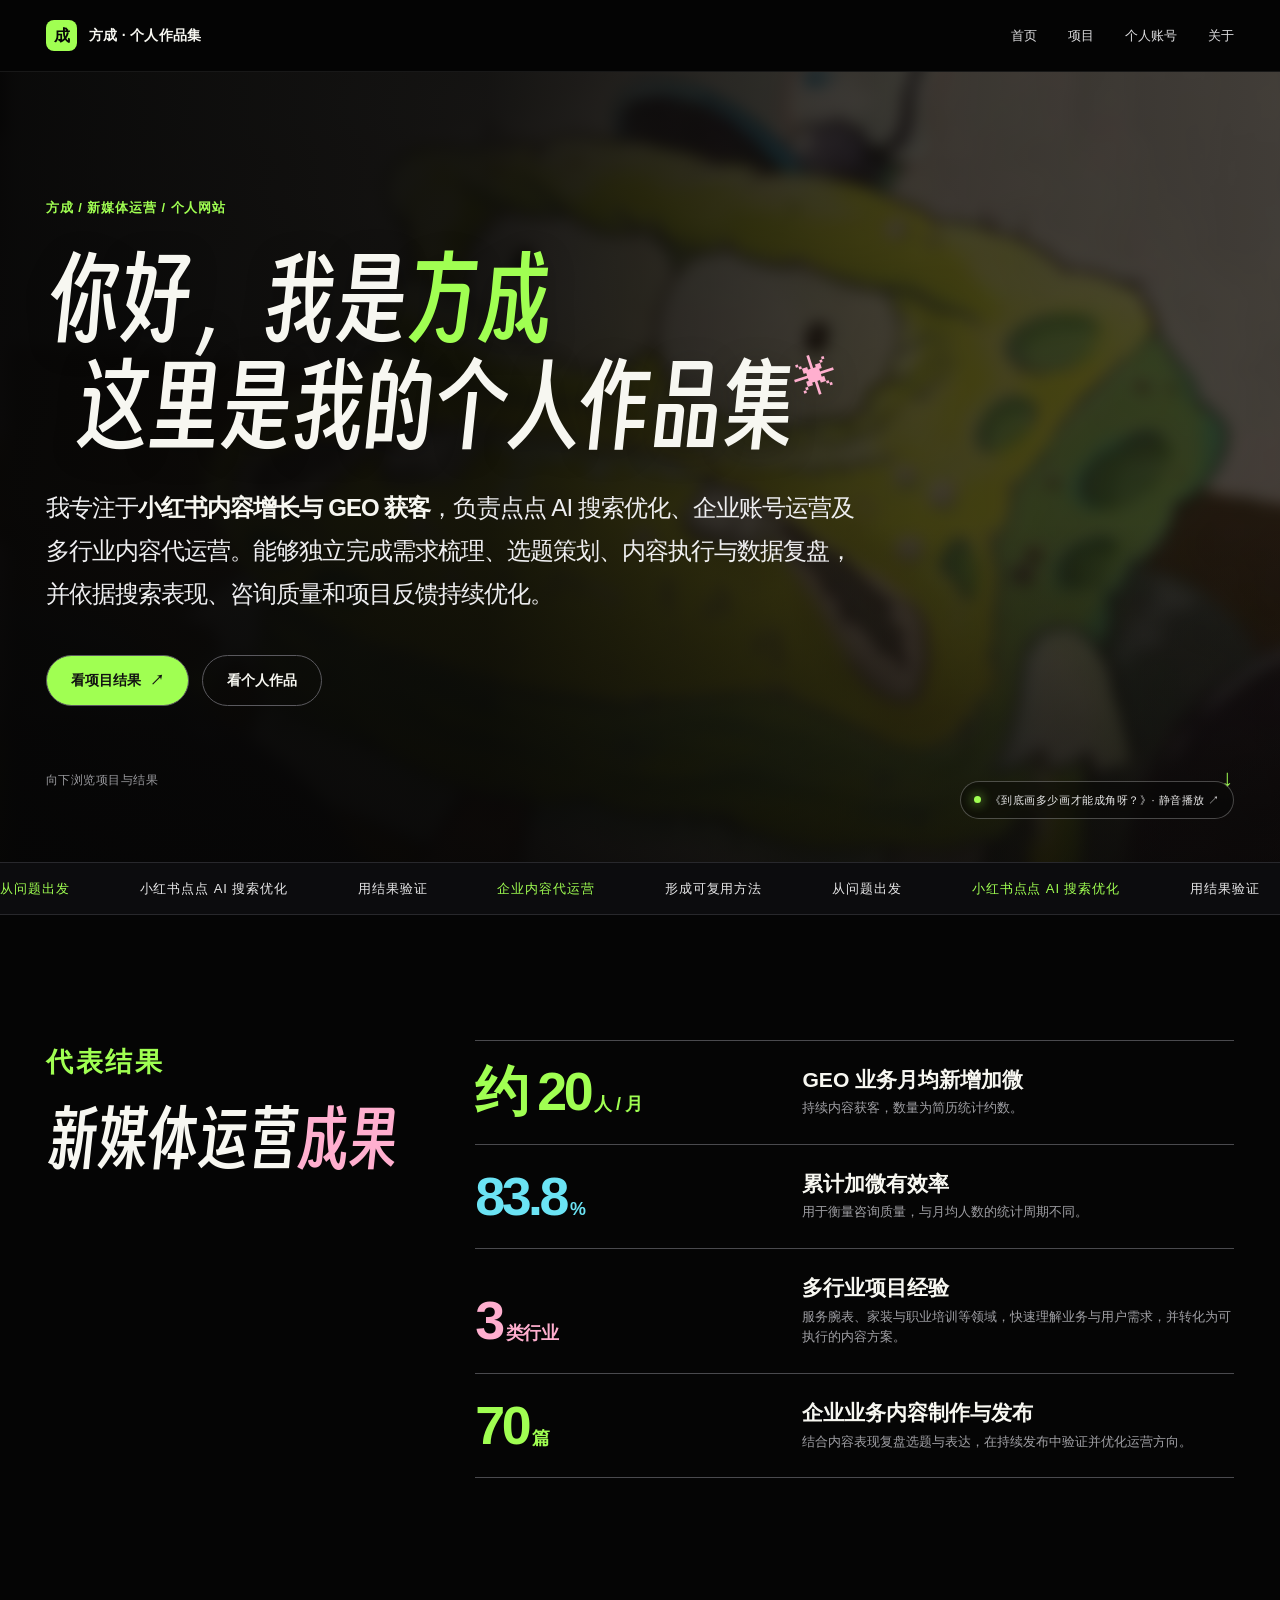
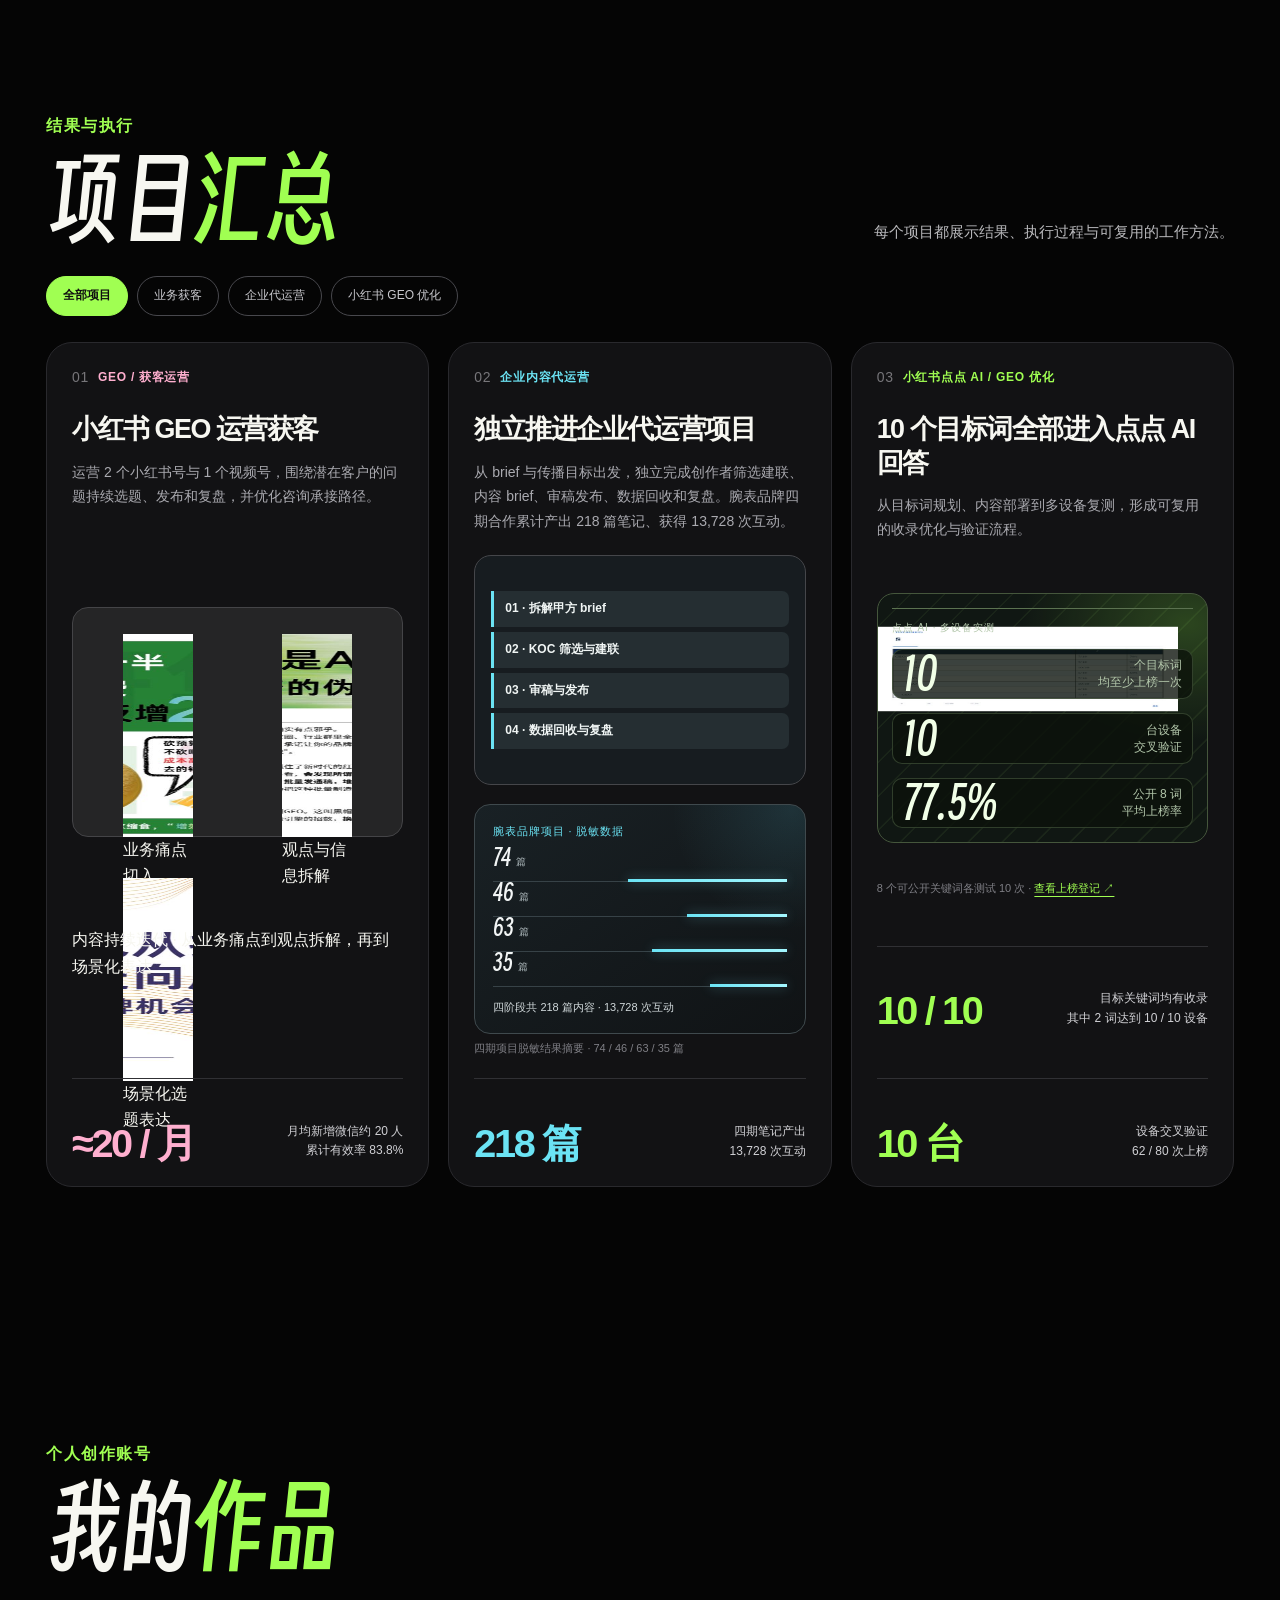
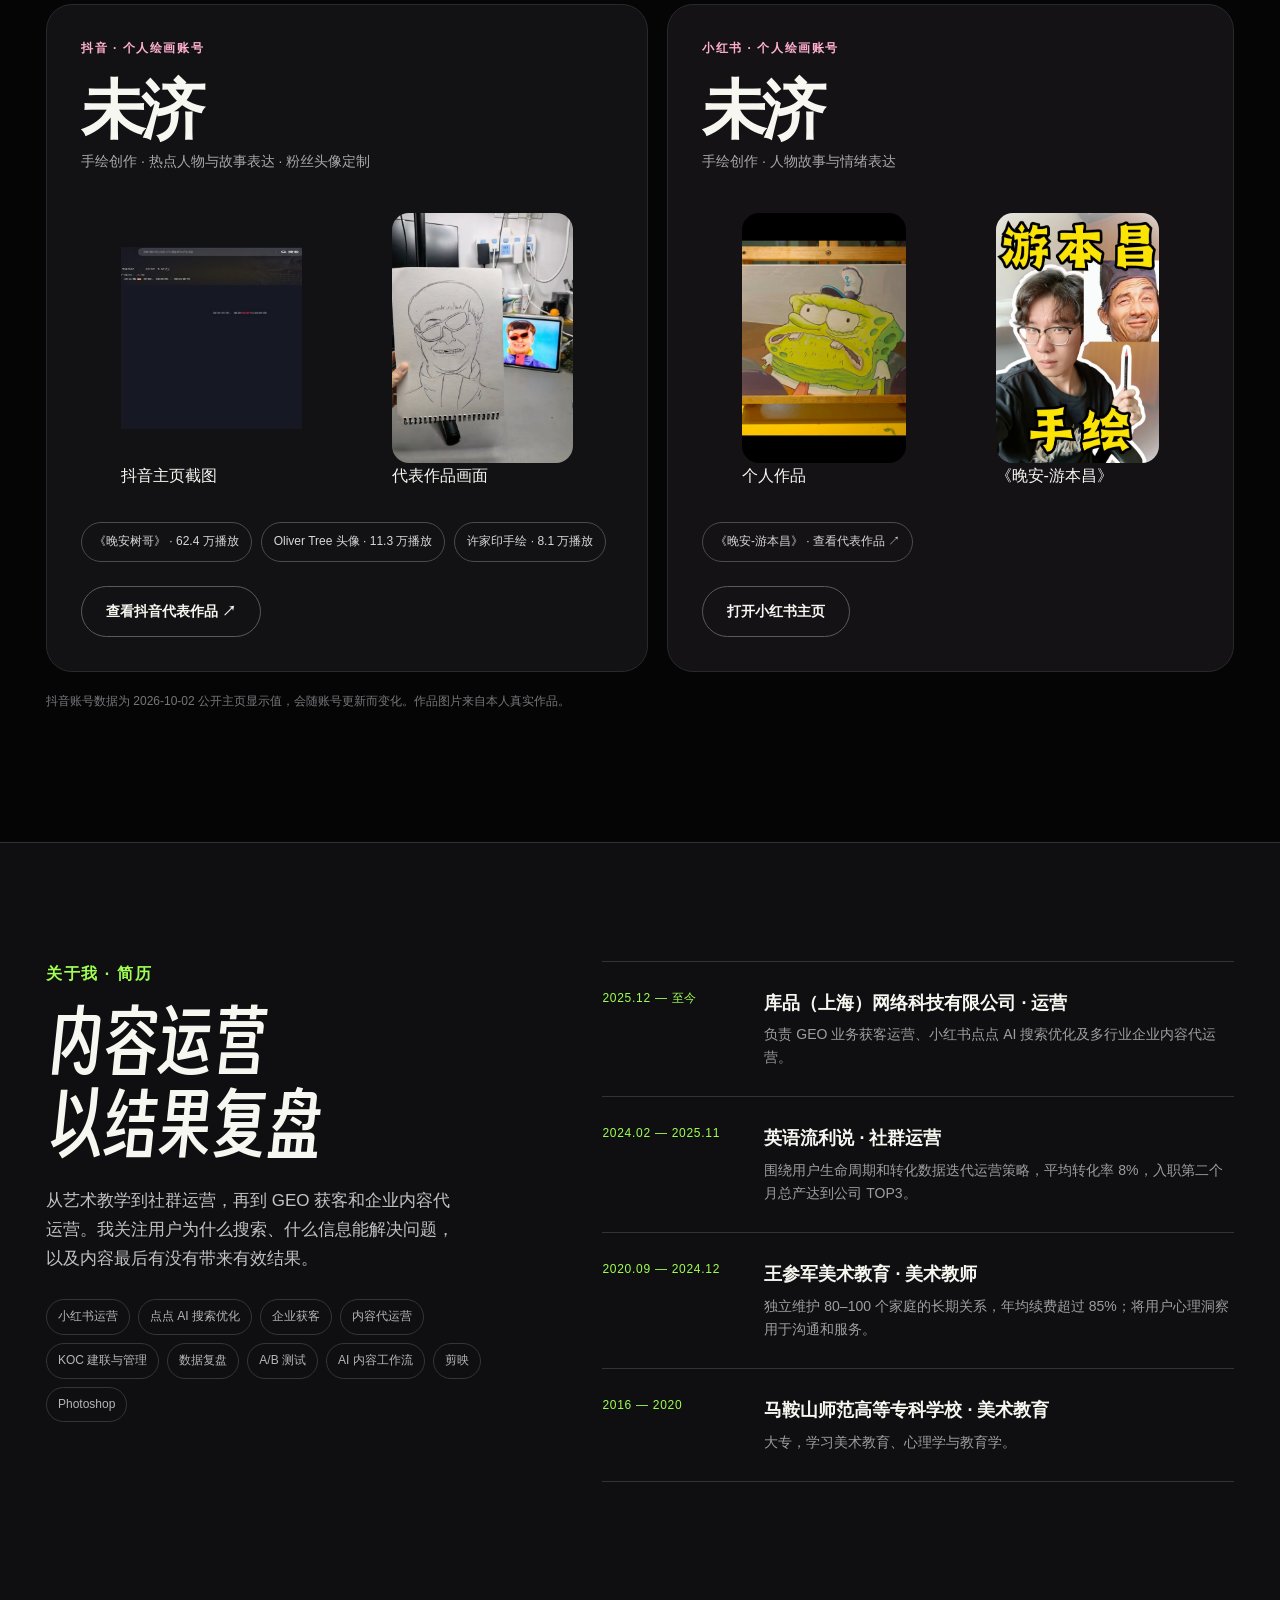
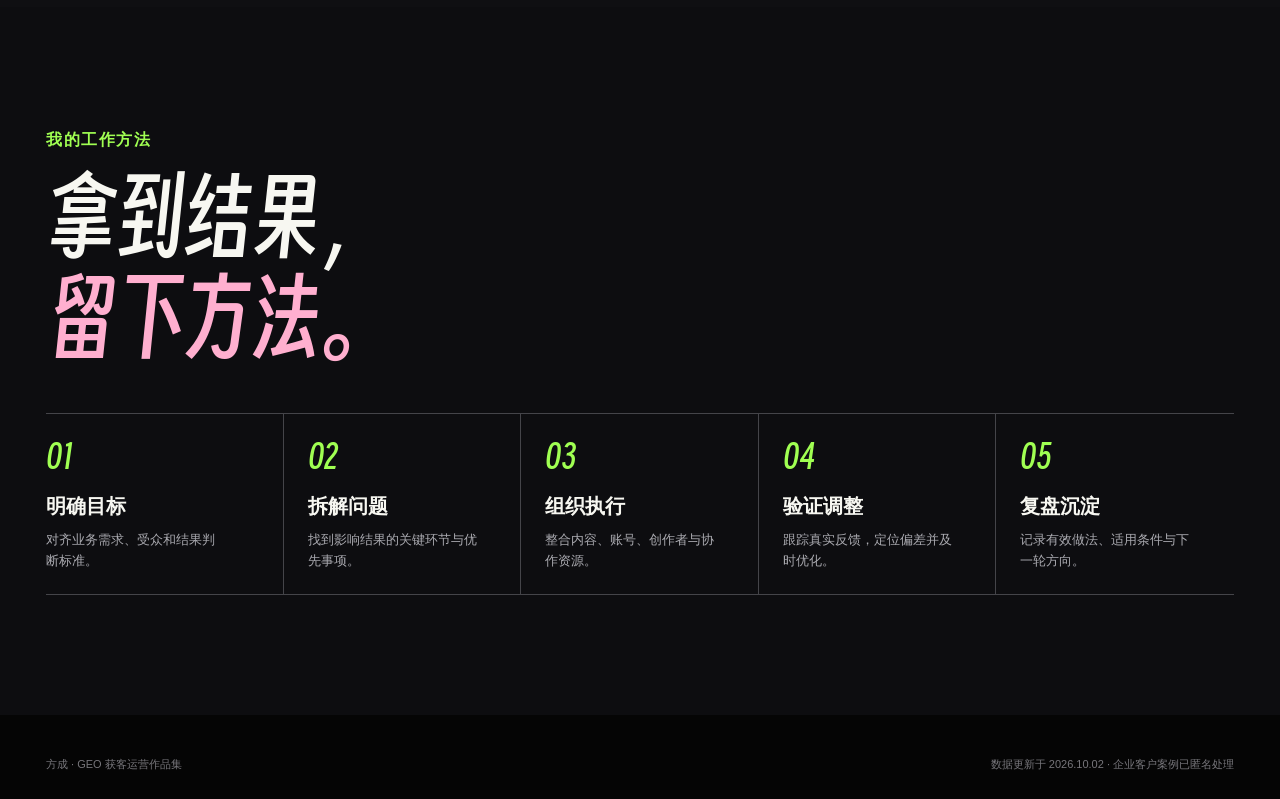
==== commit c5d03199: "Refine portfolio project evidence and layout" ====
--- a/index.html
+++ b/index.html
@@ -239,7 +239,7 @@
         <div class="result-list">
           <div class="result-item"><strong>约 20<span>人 / 月</span></strong><h3>GEO 业务月均新增加微</h3><p>持续内容获客，数量为简历统计约数。</p></div>
           <div class="result-item"><strong>83.8<span>%</span></strong><h3>累计加微有效率</h3><p>用于衡量咨询质量，与月均人数的统计周期不同。</p></div>
-          <div class="result-item"><strong>5<span>个周期</span></strong><h3>腕表品牌连续合作</h3><p>企业内容代运营项目的持续合作结果。</p></div>
+          <div class="result-item"><strong>3<span>类行业</span></strong><h3>多行业项目经验</h3><p>服务腕表、家装与职业培训等领域，快速理解业务与用户需求，并转化为可执行的内容方案。</p></div>
           <div class="result-item"><strong>70<span>篇</span></strong><h3>企业业务内容制作与发布</h3><p>结合内容表现复盘选题与表达，在持续发布中验证并优化运营方向。</p></div>
         </div>
       </section>
@@ -252,28 +252,60 @@
             <div><div class="case-meta"><span class="case-index">03</span> 小红书点点 AI / GEO 优化</div><h3>10 个目标词全部进入点点 AI 回答</h3><p class="case-summary">从目标词规划、内容部署到多设备复测，形成可复用的收录优化与验证流程。</p></div>
             <div class="geo-proof" aria-label="真实项目复测结果">
               <div class="geo-proof-stats"><span class="geo-proof-kicker">点点 AI · 多设备实测</span><div><strong>10</strong><span>个目标词<br />均至少上榜一次</span></div><div><strong>10</strong><span>台设备<br />交叉验证</span></div><div><strong>77.5%</strong><span>公开 8 词<br />平均上榜率</span></div></div>
+              <a class="geo-evidence-image" href="https://hcndlqaz2xef.feishu.cn/base/X5kibxtuIaTEalsew4uch48qnPg?from=from_copylink" target="_blank" rel="noreferrer" aria-label="打开上榜登记表"><img src="./assets/geo-results-document-web.svg" alt="脱敏后的点点 AI 多设备上榜登记表截图" loading="lazy" /></a>
             </div>
             <small class="image-caption">8 个可公开关键词各测试 10 次 · <a href="https://hcndlqaz2xef.feishu.cn/base/X5kibxtuIaTEalsew4uch48qnPg?from=from_copylink" target="_blank" rel="noreferrer">查看上榜登记 ↗</a></small>
             <div class="case-result"><strong>10 / 10</strong><span>目标关键词均有收录<br />其中 2 词达到 10 / 10 设备</span></div>
-            <a class="card-detail-link" href="#geo-case">查看项目执行与结果 ↗</a>
+            <div class="case-result"><strong>10 台</strong><span>设备交叉验证<br />62 / 80 次上榜</span></div>
           </article>
           <article class="case-card" data-category="lead" style="--card-accent: var(--pink)">
             <div><div class="case-meta"><span class="case-index">01</span> GEO / 获客运营</div><h3>小红书 GEO 运营获客</h3><p class="case-summary">运营 2 个小红书号与 1 个视频号，围绕潜在客户的问题持续选题、发布和复盘，并优化咨询承接路径。</p></div>
-            <div class="lead-proof" aria-label="源级引擎主页两条置顶笔记的真实封面"><a href="https://www.xiaohongshu.com/discovery/item/692ee77d000000001b033d2b" target="_blank" rel="noreferrer"><img src="./assets/geo-lead-pinned-1.webp" alt="置顶笔记《劝退帖：别再被 GEO 优化割韭菜了》封面" loading="lazy" /></a><a href="https://www.xiaohongshu.com/discovery/item/696874cd000000001a01db46" target="_blank" rel="noreferrer"><img src="./assets/geo-lead-pinned-2.webp" alt="置顶笔记《这些头部企业为什么找我们做 GEO》封面" loading="lazy" /></a></div>
-            <div class="evidence-links"><a href="https://www.xiaohongshu.com/discovery/item/692ee77d000000001b033d2b" target="_blank" rel="noreferrer">置顶 01 · GEO 避坑 ↗</a><a href="https://www.xiaohongshu.com/discovery/item/696874cd000000001a01db46" target="_blank" rel="noreferrer">置顶 02 · 企业案例 ↗</a></div>
+            <div class="lead-proof" aria-label="GEO账号不同时期的真实内容表达样例"><figure><img src="./assets/content-style-01.svg" alt="GEO账号内容样例：以广告预算与业务结果为切入点" loading="lazy" /><figcaption>业务痛点切入</figcaption></figure><figure><img src="./assets/content-style-02.svg" alt="GEO账号内容样例：长图拆解 AI 搜索话题" loading="lazy" /><figcaption>观点与信息拆解</figcaption></figure><figure><img src="./assets/content-style-03.svg" alt="GEO账号内容样例：豆包推荐场景内容封面" loading="lazy" /><figcaption>场景化选题表达</figcaption></figure></div>
+            <div class="evidence-links"><span>内容持续迭代 · 从业务痛点到观点拆解，再到场景化表达</span></div>
             <div class="case-result"><strong>≈20 / 月</strong><span>月均新增微信约 20 人<br />累计有效率 83.8%</span></div>
-            <a class="card-detail-link" href="#lead-case">查看项目执行与结果 ↗</a>
-          </article>
-          <a class="case-card" data-category="service" style="--card-accent: var(--cyan)" href="#service-case">
-            <div><div class="case-meta"><span class="case-index">02</span> 企业内容代运营</div><h3>独立推进企业代运营项目</h3><p class="case-summary">从甲方需求和 brief、KOC 建联，到审稿、发布、数据回收与结案复盘，独立完成整条交付链。多行业累计产出 160 篇 KOC / 素人笔记，项目累计互动 1.3 万+。</p></div>
+          </article>
+          <article class="case-card" data-category="service" style="--card-accent: var(--cyan)">
+            <div><div class="case-meta"><span class="case-index">02</span> 企业内容代运营</div><h3>独立推进企业代运营项目</h3><p class="case-summary">从 brief 与传播目标出发，独立完成创作者筛选建联、内容 brief、审稿发布、数据回收和复盘。腕表品牌四期合作累计产出 218 篇笔记、获得 13,728 次互动。</p></div>
             <div class="service-process" aria-label="企业代运营执行流程"><span>01 · 拆解甲方 brief</span><span>02 · KOC 筛选与建联</span><span>03 · 审稿与发布</span><span>04 · 数据回收与复盘</span></div>
             <div class="service-evidence" aria-label="脱敏后的腕表项目阶段结果"><span class="service-evidence-label">腕表品牌项目 · 脱敏数据</span><div><b>74</b><span>篇</span><i style="--bar:54%"></i></div><div><b>46</b><span>篇</span><i style="--bar:34%"></i></div><div><b>63</b><span>篇</span><i style="--bar:46%"></i></div><div><b>35</b><span>篇</span><i style="--bar:26%"></i></div><small>四阶段共 218 篇内容 · 13,728 次互动</small></div>
-            <small class="image-caption">仅展示脱敏后的项目结果摘要，不公开内部 PPT</small>
-            <div class="case-result"><strong>160 篇</strong><span>多行业 KOC / 素人笔记<br />续约与互动验证交付质量</span></div>
-          </a>
-        </div>
-      </section>
-
+            <small class="image-caption">四期项目脱敏结果摘要 · 74 / 46 / 63 / 35 篇</small>
+            <div class="case-result"><strong>218 篇</strong><span>四期笔记产出<br />13,728 次互动</span></div>
+          </article>
+        </div>
+      </section>
+
+      <section class="social-section wrap" id="creator">
+        <div class="section-heading"><div><div class="section-kicker">个人创作账号</div><h2>我的<span>作品</span></h2></div></div>
+        <div class="social-grid">
+          <article class="social-card">
+            <div><div class="social-platform">抖音 · 个人绘画账号</div><h3>未济</h3><div class="social-handle">手绘创作 · 热点人物与故事表达 · 粉丝头像定制</div>
+              <div class="social-image-grid"><figure><img class="social-image" src="./assets/douyin-profile-public.svg" alt="抖音个人主页真实截图（当前可用的公开网页素材）" loading="lazy" /><figcaption>抖音主页截图</figcaption></figure><figure><img class="social-image" src="./assets/douyin-drawing-finish.jpg" alt="抖音绘画代表作品真实画面" loading="lazy" /><figcaption>代表作品画面</figcaption></figure></div>
+              <div class="social-links"><a class="social-link" href="https://www.douyin.com/video/7671533516735953762" target="_blank" rel="noreferrer">《晚安树哥》 · 62.4 万播放</a><a class="social-link" href="https://www.douyin.com/video/7656383777392561507" target="_blank" rel="noreferrer">Oliver Tree 头像 · 11.3 万播放</a><a class="social-link" href="https://www.douyin.com/note/7671661548808930275" target="_blank" rel="noreferrer">许家印手绘 · 8.1 万播放</a></div>
+            </div>
+            <a class="button" href="https://www.douyin.com/video/7671533516735953762" target="_blank" rel="noreferrer">查看抖音代表作品 ↗</a>
+          </article>
+          <article class="social-card xhs">
+            <div><div class="social-platform" style="color: var(--pink)">小红书 · 个人绘画账号</div><h3>未济</h3><div class="social-handle">手绘创作 · 人物故事与情绪表达</div>
+              <div class="social-image-grid"><figure><a href="https://www.xiaohongshu.com/user/profile/666460df0000000003031688" target="_blank" rel="noreferrer"><img class="social-image" src="./assets/xhs-drawing-poster.jpg" alt="小红书个人账号的真实手绘作品画面" loading="lazy" /></a><figcaption>个人作品</figcaption></figure><figure><a href="https://www.xiaohongshu.com/discovery/item/6ab60237000000001303c2ab?source=webshare&amp;xhsshare=pc_web&amp;xsec_token=ABq18qXErULd-e8EH9YKW2dc0_sytKqEwSJ0R3sQT-wDk=&amp;xsec_source=pc_share" target="_blank" rel="noreferrer"><img class="social-image" src="./assets/xhs-you-benchang.webp" alt="小红书代表作品《晚安-游本昌》封面" loading="lazy" /></a><figcaption>《晚安-游本昌》</figcaption></figure></div>
+              <div class="social-links"><a class="social-link" href="https://www.xiaohongshu.com/discovery/item/6ab60237000000001303c2ab?source=webshare&amp;xhsshare=pc_web&amp;xsec_token=ABq18qXErULd-e8EH9YKW2dc0_sytKqEwSJ0R3sQT-wDk=&amp;xsec_source=pc_share" target="_blank" rel="noreferrer">《晚安-游本昌》 · 查看代表作品 ↗</a></div>
+            </div>
+            <a class="button" href="https://www.xiaohongshu.com/user/profile/666460df0000000003031688" target="_blank" rel="noreferrer">打开小红书主页</a>
+          </article>
+        </div>
+        <p class="social-disclaimer">抖音账号数据为 2026-10-02 公开主页显示值，会随账号更新而变化。作品图片来自本人真实作品。</p>
+      </section>
+
+      <section class="about" id="about">
+        <div class="wrap about-grid">
+          <div><div class="section-kicker">关于我 · 简历</div><h2>内容运营<br />以结果复盘</h2><p class="about-lede">从艺术教学到社群运营，再到 GEO 获客和企业内容代运营。我关注用户为什么搜索、什么信息能解决问题，以及内容最后有没有带来有效结果。</p><div class="skills"><span class="skill">小红书运营</span><span class="skill">点点 AI 搜索优化</span><span class="skill">企业获客</span><span class="skill">内容代运营</span><span class="skill">KOC 建联与管理</span><span class="skill">数据复盘</span><span class="skill">A/B 测试</span><span class="skill">AI 内容工作流</span><span class="skill">剪映</span><span class="skill">Photoshop</span></div></div>
+          <div class="timeline">
+            <div class="timeline-item"><div class="timeline-date">2025.12 — 至今</div><div><h3>库品（上海）网络科技有限公司 · 运营</h3><p>负责 GEO 业务获客运营、小红书点点 AI 搜索优化及多行业企业内容代运营。</p></div></div>
+            <div class="timeline-item"><div class="timeline-date">2024.02 — 2025.11</div><div><h3>英语流利说 · 社群运营</h3><p>围绕用户生命周期和转化数据迭代运营策略，平均转化率 8%，入职第二个月总产达到公司 TOP3。</p></div></div>
+            <div class="timeline-item"><div class="timeline-date">2020.09 — 2024.12</div><div><h3>王参军美术教育 · 美术教师</h3><p>独立维护 80–100 个家庭的长期关系，年均续费超过 85%；将用户心理洞察用于沟通和服务。</p></div></div>
+            <div class="timeline-item"><div class="timeline-date">2016 — 2020</div><div><h3>马鞍山师范高等专科学校 · 美术教育</h3><p>大专，学习美术教育、心理学与教育学。</p></div></div>
+          </div>
+        </div>
+      </section>
       <section class="proof-band">
         <div class="wrap">
           <div class="section-kicker">我的工作方法</div>
@@ -287,85 +319,6 @@
           </div>
         </div>
       </section>
-
-      <section class="wrap detail-sections" aria-label="项目详情">
-        <div class="details" id="geo-case">
-          <div class="details-aside"><div class="section-kicker">案例 03 · 小红书 GEO 优化</div><h2>小红书点点 AI 搜索优化</h2><p>从项目计划、内容实验到多设备复测，记录哪些关键词真正进入回答、哪些策略值得复用。</p></div>
-          <div>
-            <article class="case-detail">
-              <div class="detail-head"><h3>小红书点点 AI 搜索优化实验</h3><span class="detail-tag">2026 · 2.5 周</span></div>
-              <p class="detail-copy">先规划 10 个目标词和验证口径，再统筹选题、内容生产与发布；通过小批量测试观察点点 AI 回答，针对未上榜词调整内容角度与信源，最后使用 10 台设备重复验证并登记截图。</p>
-              <div class="detail-grid"><div class="detail-stat"><strong>10 / 10</strong><span>目标词均至少上榜一次</span></div><div class="detail-stat"><strong>77.5%</strong><span>公开 8 词平均设备上榜率</span></div><div class="detail-stat"><strong>10 / 10</strong><span>两条代表词全设备上榜</span></div></div>
-              <p class="detail-note">公开 8 个关键词各测试 10 次，合计 62 / 80 次上榜；“高客单品牌 GEO 优化服务商推荐”“高端家装 GEO 服务商推荐”均为 10 / 10。10 个目标词均至少有一次收录，不等于 10 词全设备收录。<a href="https://hcndlqaz2xef.feishu.cn/base/X5kibxtuIaTEalsew4uch48qnPg?from=from_copylink" target="_blank" rel="noreferrer">查看上榜登记与截图 ↗</a></p>
-            </article>
-            <article class="case-detail">
-              <div class="detail-head"><h3>怎样让结果经得起复测</h3><span class="detail-tag">可复用方法</span></div>
-              <p class="detail-copy">关键词分组 → 排期与负责人 → 测试笔记 → 多设备复测 → 调整未上榜词。每一轮都登记内容链接、测试条件、回答截图与判断结论，确保下一轮优化有据可依。</p>
-              <p class="detail-note">保留下来的方法：关键词分组表、内容 brief、发布登记、复测截图、结案复盘与下一轮优化清单。</p>
-            </article>
-          </div>
-        </div>
-
-        <div class="details" id="lead-case">
-          <div class="details-aside"><div class="section-kicker">案例 01 · 业务获客</div><h2>小红书 GEO 运营获客</h2><p>以 2 个小红书号和 1 个视频号为主要阵地，把内容选题与有效咨询连接起来。</p></div>
-          <div>
-            <article class="case-detail">
-              <div class="detail-head"><h3>公司 GEO 业务获客运营</h3><span class="detail-tag">持续运营</span></div>
-              <p class="detail-copy">围绕客户对 GEO 的真实疑问制定内容，负责两个小红书号与一个视频号的选题、图文 / 视频制作、发布和复盘；根据进线与加微质量调整内容表达和承接路径。</p>
-              <div class="detail-grid"><div class="detail-stat"><strong>≈20</strong><span>月均新增加微</span></div><div class="detail-stat"><strong>83.8%</strong><span>累计加微有效率</span></div><div class="detail-stat"><strong>2 + 1</strong><span>小红书号 + 视频号</span></div></div>
-              <div class="detail-evidence"><a href="https://www.xiaohongshu.com/user/profile/6396dee90000000026004c23" target="_blank" rel="noreferrer">源级引擎账号主页 ↗</a><a href="https://www.xiaohongshu.com/discovery/item/692ee77d000000001b033d2b" target="_blank" rel="noreferrer">置顶作品 · GEO 避坑 ↗</a><a href="https://www.xiaohongshu.com/discovery/item/696874cd000000001a01db46" target="_blank" rel="noreferrer">置顶作品 · 企业案例 ↗</a></div>
-              <p class="detail-note">可复用经验：先从客户问题出发组织内容，再用有效咨询而非单篇曝光判断内容质量。月均数量为约数；有效率按简历累计数据口径。</p>
-            </article>
-          </div>
-        </div>
-
-        <div class="details" id="service-case">
-          <div class="details-aside"><div class="section-kicker">案例 02 · 企业内容代运营</div><h2>独立推进项目全流程</h2><p>服务其他企业做内容代运营，从甲方 brief 到 KOC 建联、发布与数据回收，形成顺序清晰的交付流程。</p></div>
-          <div>
-            <article class="case-detail">
-              <div class="detail-head"><h3>多行业 KOC 与素人内容服务</h3><span class="detail-tag">160 篇累计产出</span></div>
-              <p class="detail-copy">从客户 brief 和传播目标开始，研究行业与产品卖点，匹配并建联创作者，独立推进选题 brief、稿件审核修改、发布时间管理、发布检查和数据回收。服务对象涵盖国际高端腕表、高端全屋定制与香港求职培训等项目。</p>
-              <div class="detail-grid"><div class="detail-stat"><strong>5 期</strong><span>腕表品牌连续续约</span></div><div class="detail-stat"><strong>2 轮</strong><span>高端家装项目续约</span></div><div class="detail-stat"><strong>160 篇</strong><span>多行业累计笔记产出</span></div></div>
-              <div class="service-summary"><h4>高端腕表项目 · 四阶段脱敏摘要</h4><ol><li>音乐主题：74 篇内容，3,617 次互动</li><li>经典系列：46 篇内容，3,593 次互动</li><li>人物主题：63 篇内容，4,290 次互动</li><li>竞品对比：35 篇内容，2,228 次互动</li></ol><p>四阶段合计 218 篇、13,728 次互动；这是该汇总 PPT 的统计范围，与上方“多行业累计 160 篇”的简历口径不同，不合并计算。</p></div>
-              <p class="detail-note">原始汇报文件标注保密，公开版仅提供脱敏的阶段结果和流程摘要，不上传 PPT 或内部页面。</p>
-            </article>
-          </div>
-        </div>
-      </section>
-
-      <section class="social-section wrap" id="creator">
-        <div class="section-heading"><div><div class="section-kicker">个人创作账号</div><h2>我的<span>作品</span></h2></div></div>
-        <div class="social-grid">
-          <article class="social-card">
-            <div><div class="social-platform">抖音 · 个人绘画账号</div><h3>未济</h3><div class="social-handle">手绘创作 · 热点人物与故事表达 · 粉丝头像定制</div>
-              <img class="social-image" src="./assets/douyin-drawing-finish.jpg" alt="方成抖音绘画视频中的真实完成画面" loading="lazy" />
-              <div class="social-stats"><div class="social-stat"><strong>55</strong><span>主页作品</span></div><div class="social-stat"><strong>1,932</strong><span>粉丝</span></div><div class="social-stat"><strong>1.2 万</strong><span>获赞</span></div></div>
-              <div class="social-links"><a class="social-link" href="https://www.douyin.com/video/7671533516735953762" target="_blank" rel="noreferrer">《晚安树哥》 · 62.4 万播放</a><a class="social-link" href="https://www.douyin.com/video/7656383777392561507" target="_blank" rel="noreferrer">Oliver Tree 头像 · 11.3 万播放</a><a class="social-link" href="https://www.douyin.com/note/7671661548808930275" target="_blank" rel="noreferrer">许家印手绘 · 8.1 万播放</a></div>
-            </div>
-            <a class="button" href="https://www.douyin.com/video/7671533516735953762" target="_blank" rel="noreferrer">查看抖音代表作品 ↗</a>
-          </article>
-          <article class="social-card xhs">
-            <div><div class="social-platform" style="color: var(--pink)">小红书 · 个人绘画账号</div><h3>未济</h3><div class="social-handle">手绘创作 · 人物故事与情绪表达</div>
-              <a href="https://www.xiaohongshu.com/discovery/item/6ab60237000000001303c2ab?source=webshare&amp;xhsshare=pc_web&amp;xsec_token=ABq18qXErULd-e8EH9YKW2dc0_sytKqEwSJ0R3sQT-wDk=&amp;xsec_source=pc_share" target="_blank" rel="noreferrer"><img class="social-image" src="./assets/xhs-you-benchang.webp" alt="小红书代表作品《晚安-游本昌》的真实作品画面" loading="lazy" /></a>
-              <div class="social-links"><a class="social-link" href="https://www.xiaohongshu.com/discovery/item/6ab60237000000001303c2ab?source=webshare&amp;xhsshare=pc_web&amp;xsec_token=ABq18qXErULd-e8EH9YKW2dc0_sytKqEwSJ0R3sQT-wDk=&amp;xsec_source=pc_share" target="_blank" rel="noreferrer">《晚安-游本昌》 · 查看代表作品 ↗</a></div>
-            </div>
-            <a class="button" href="https://www.xiaohongshu.com/user/profile/666460df0000000003031688" target="_blank" rel="noreferrer">打开小红书主页</a>
-          </article>
-        </div>
-        <p class="social-disclaimer">抖音账号数据为 2026-10-02 公开主页显示值，会随账号更新而变化。作品图片来自本人真实作品。</p>
-      </section>
-
-      <section class="about" id="about">
-        <div class="wrap about-grid">
-          <div><div class="section-kicker">关于我 · 简历</div><h2>内容运营<br />以结果复盘</h2><p class="about-lede">从艺术教学到社群运营，再到 GEO 获客和企业内容代运营。我关注用户为什么搜索、什么信息能解决问题，以及内容最后有没有带来有效结果。</p><div class="skills"><span class="skill">小红书运营</span><span class="skill">点点 AI 搜索优化</span><span class="skill">企业获客</span><span class="skill">内容代运营</span><span class="skill">KOC 建联与管理</span><span class="skill">数据复盘</span><span class="skill">A/B 测试</span><span class="skill">AI 内容工作流</span><span class="skill">剪映</span><span class="skill">Photoshop</span></div></div>
-          <div class="timeline">
-            <div class="timeline-item"><div class="timeline-date">2025.12 — 至今</div><div><h3>库品（上海）网络科技有限公司 · 运营</h3><p>负责 GEO 业务获客运营、小红书点点 AI 搜索优化及多行业企业内容代运营。</p></div></div>
-            <div class="timeline-item"><div class="timeline-date">2024.02 — 2025.11</div><div><h3>英语流利说 · 社群运营</h3><p>围绕用户生命周期和转化数据迭代运营策略，平均转化率 8%，入职第二个月总产达到公司 TOP3。</p></div></div>
-            <div class="timeline-item"><div class="timeline-date">2020.09 — 2024.12</div><div><h3>王参军美术教育 · 美术教师</h3><p>独立维护 80–100 个家庭的长期关系，年均续费超过 85%；将用户心理洞察用于沟通和服务。</p></div></div>
-            <div class="timeline-item"><div class="timeline-date">2016 — 2020</div><div><h3>马鞍山师范高等专科学校 · 美术教育</h3><p>大专，学习美术教育、心理学与教育学。</p></div></div>
-          </div>
-        </div>
-      </section>
     </main>
 
     <footer class="footer wrap">
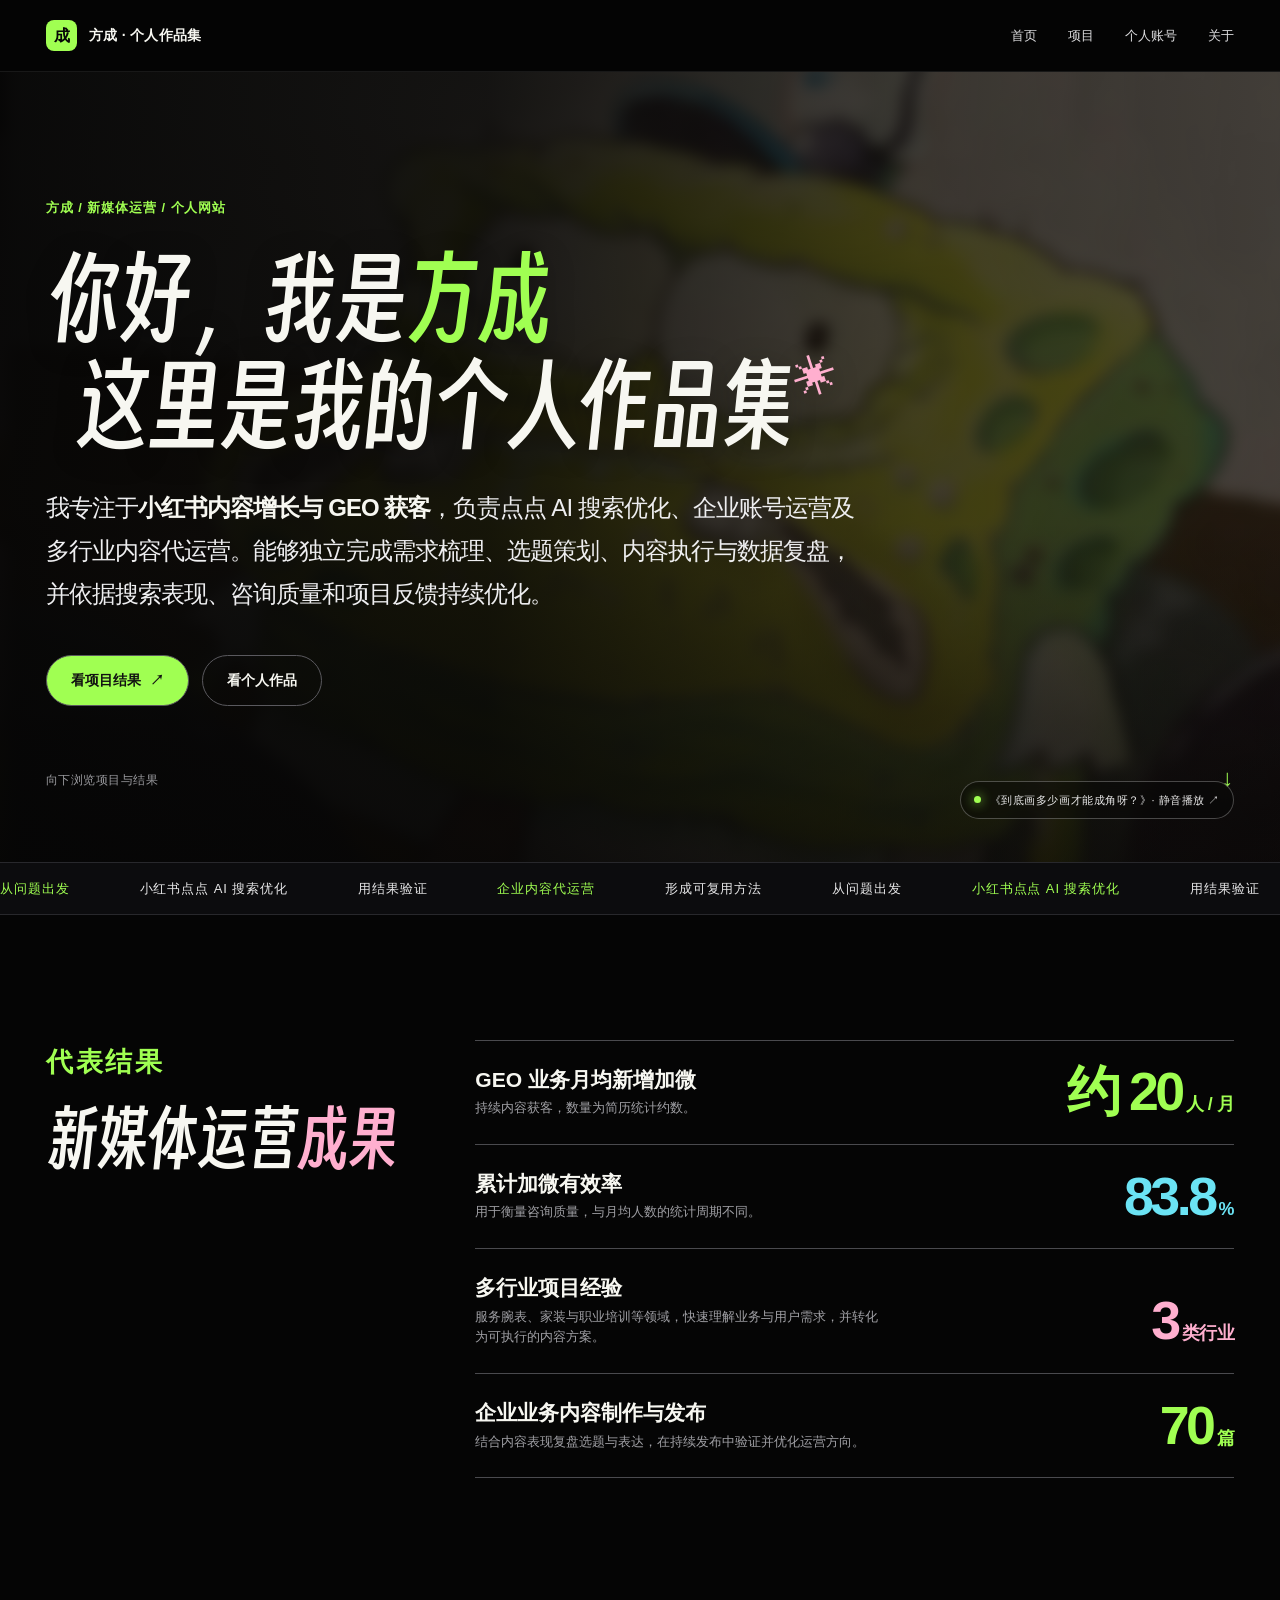
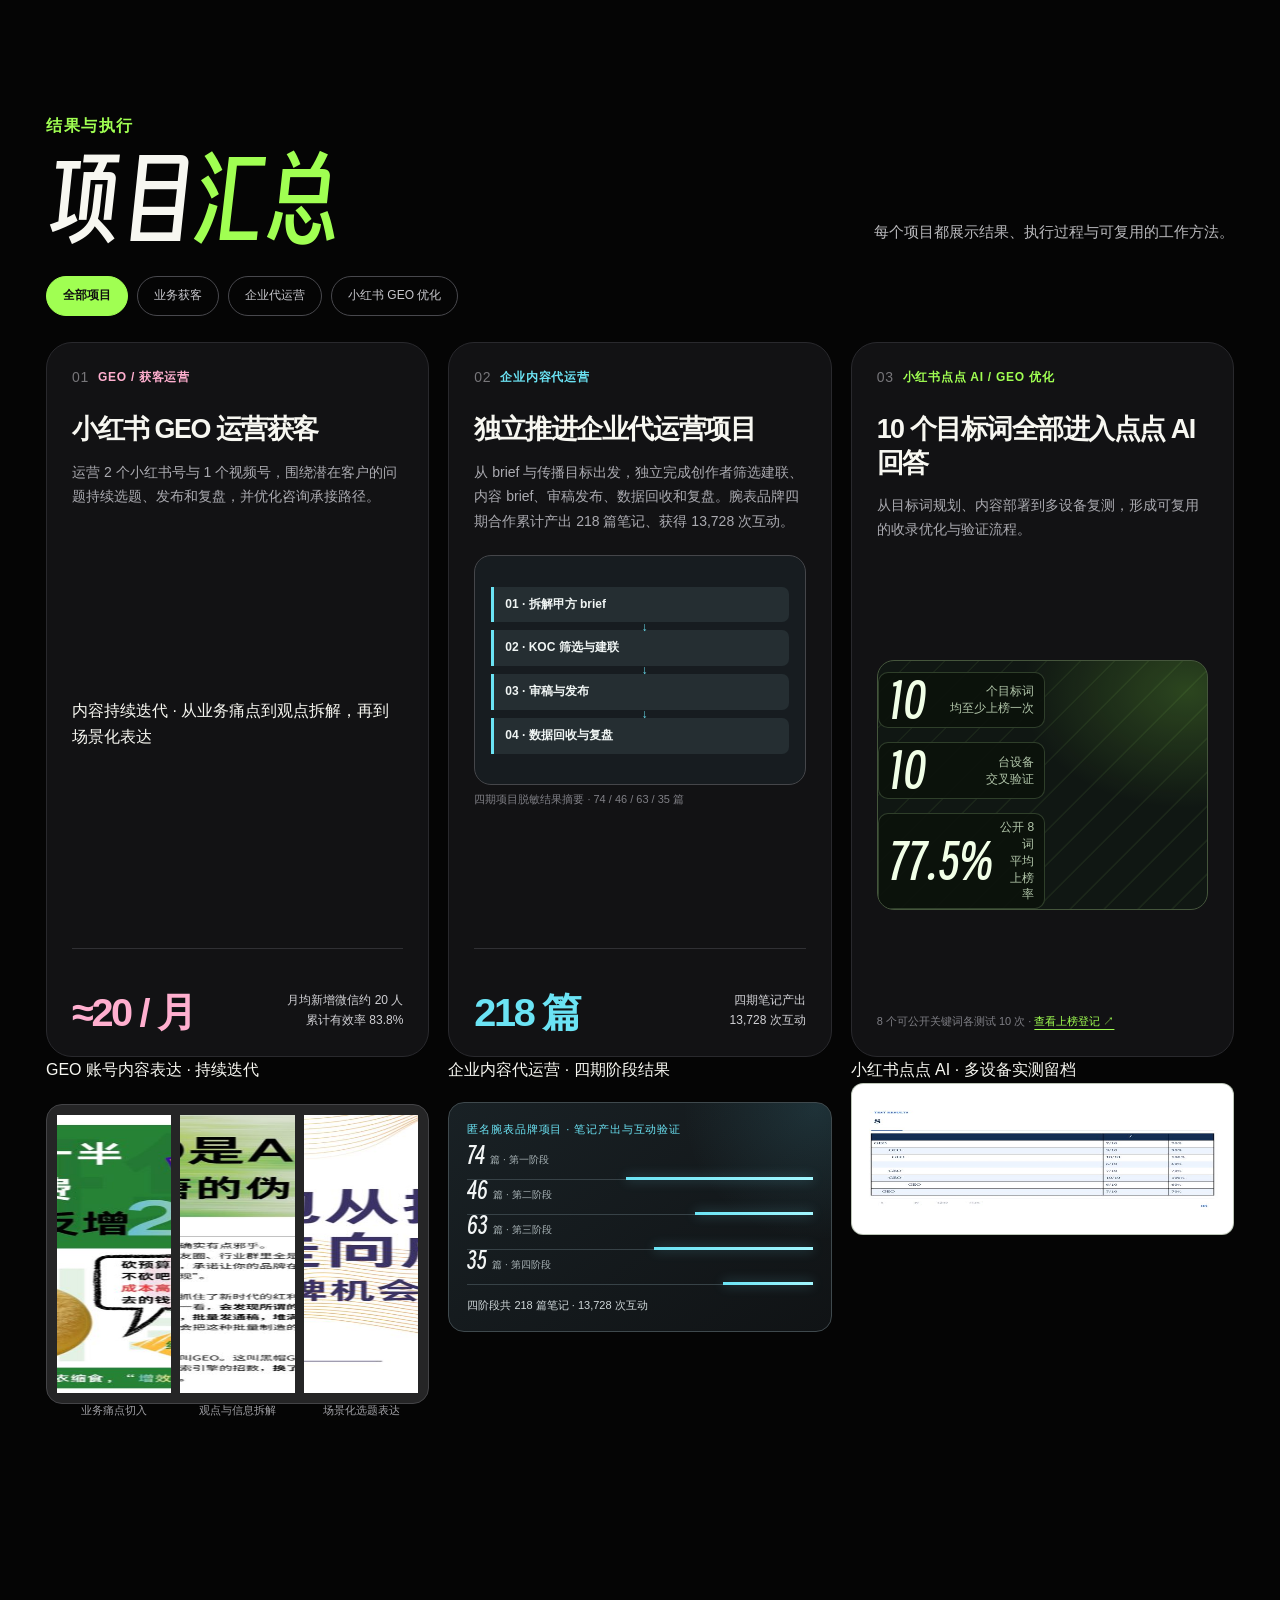
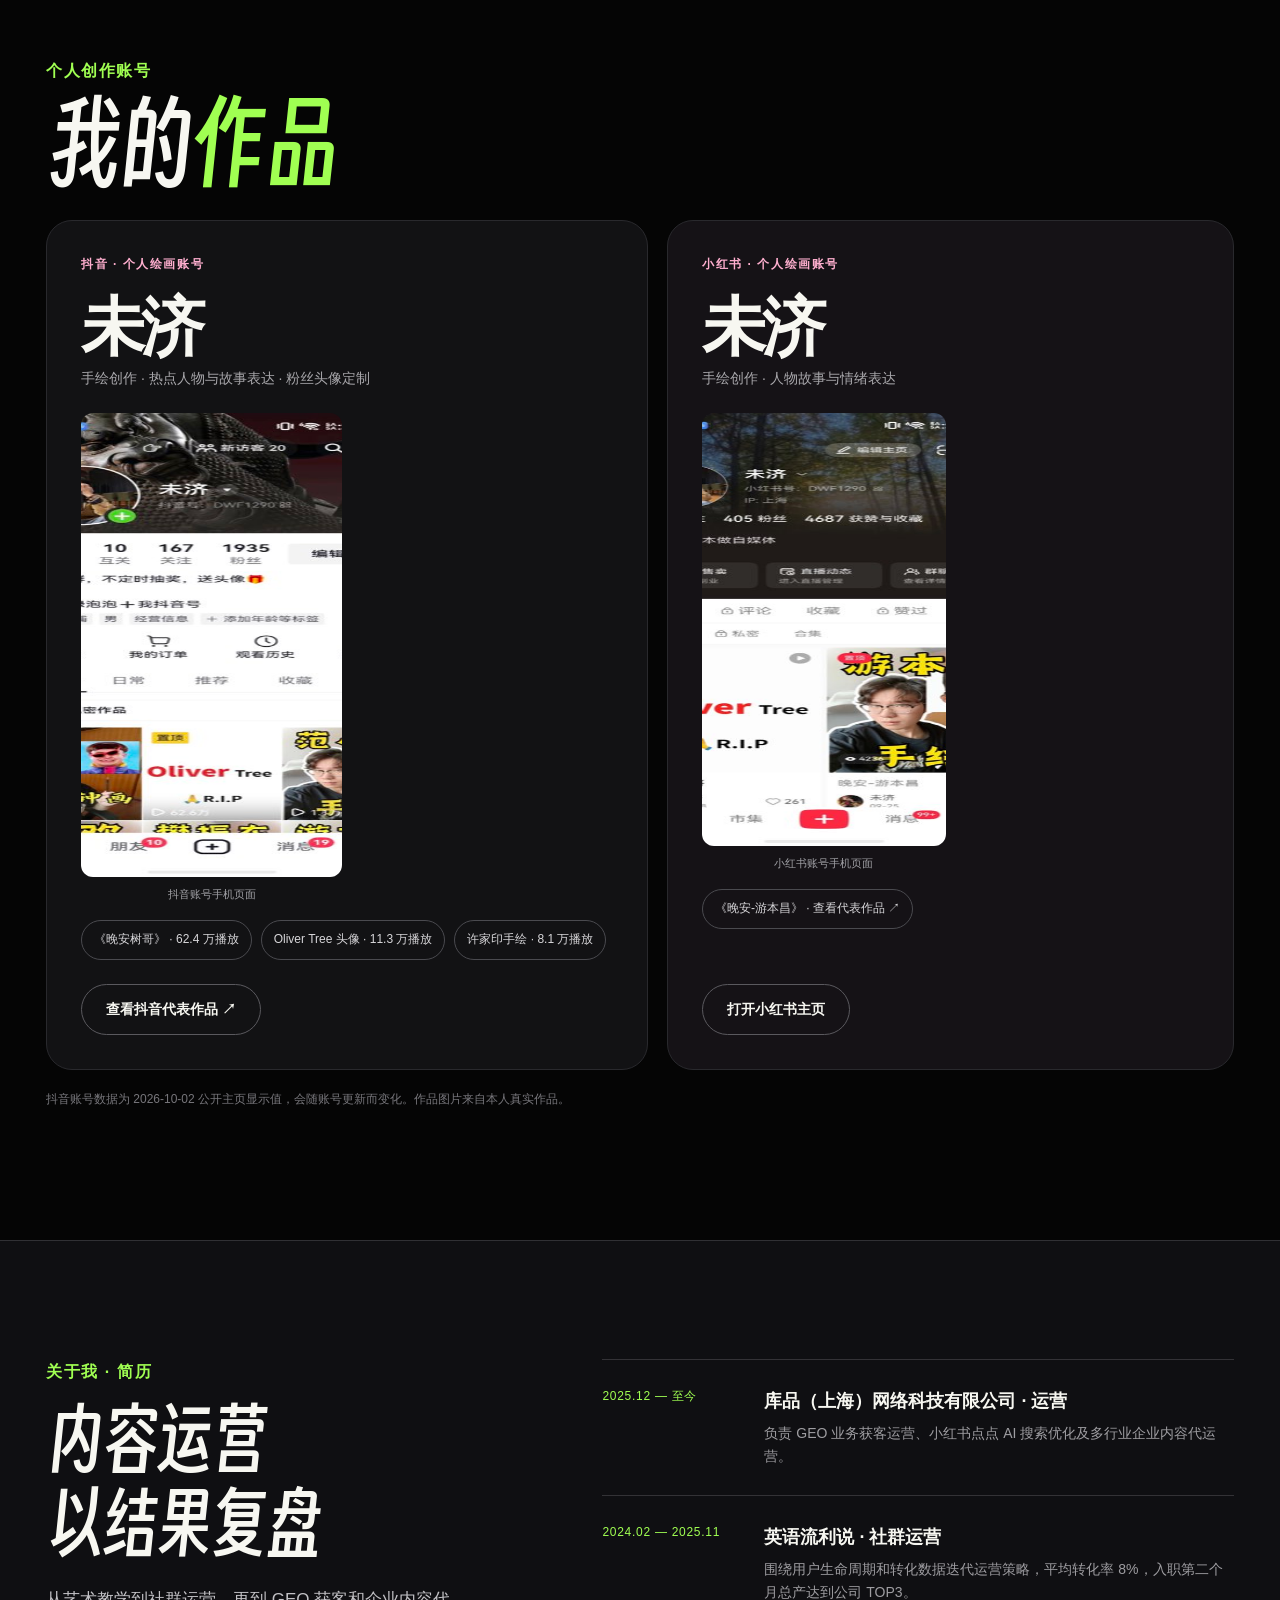
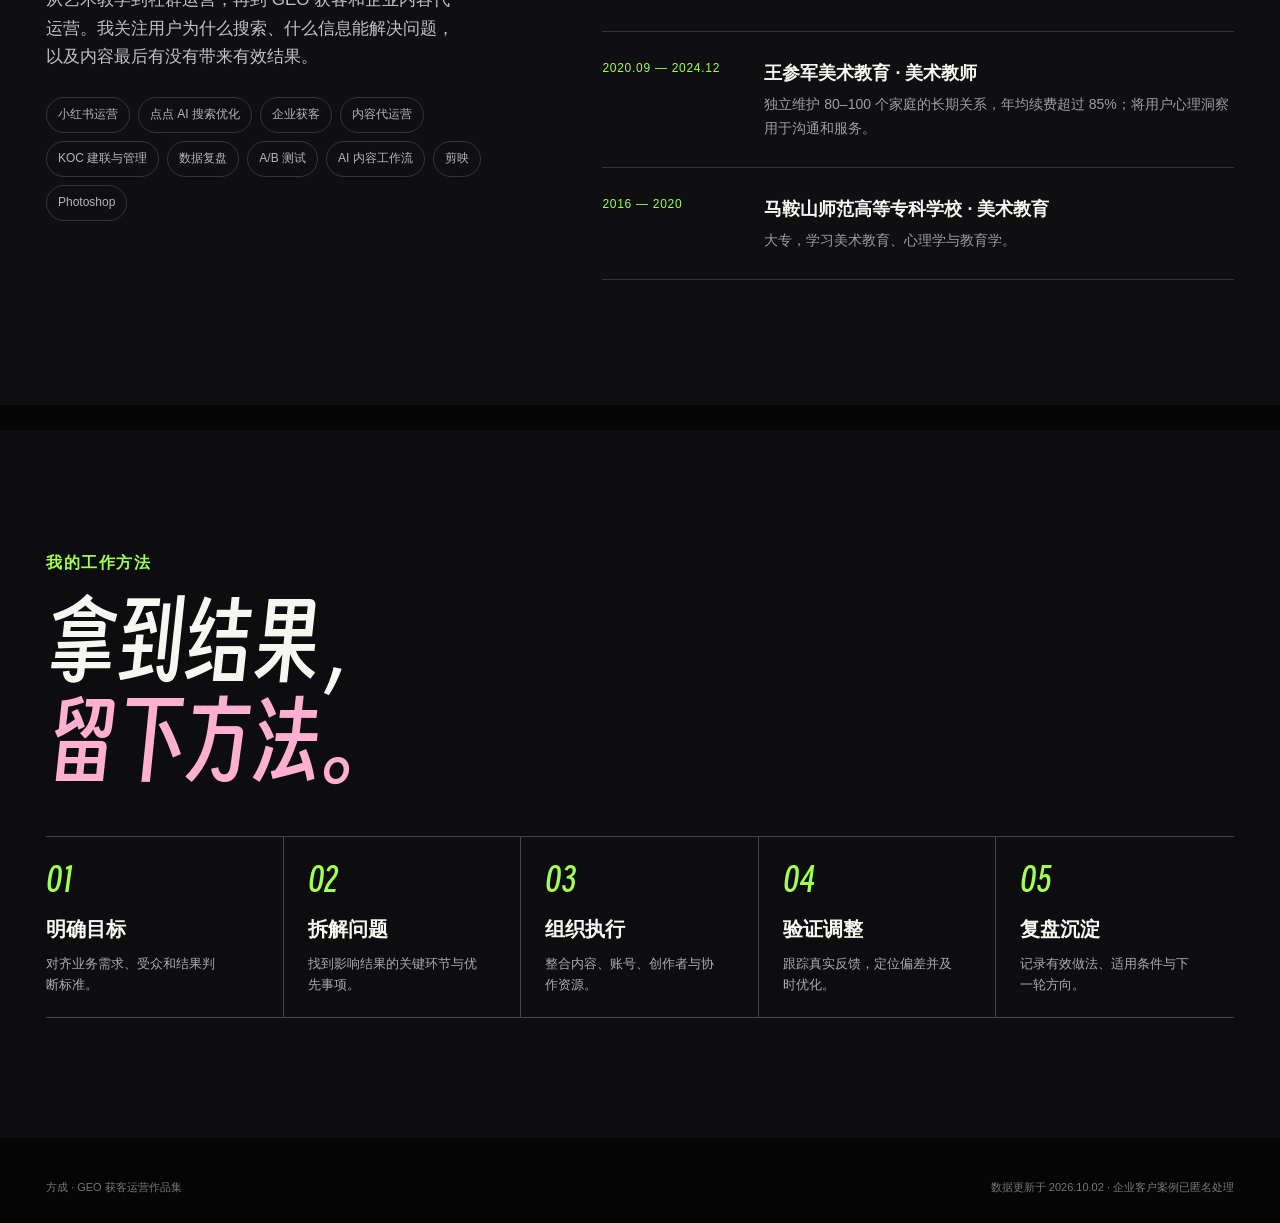
==== commit ee85ead7: "Place project evidence in right panels" ====
--- a/index.html
+++ b/index.html
@@ -248,29 +248,44 @@
         <div class="section-heading"><div><div class="section-kicker">结果与执行</div><h2>项目<span>汇总</span></h2></div><p>每个项目都展示结果、执行过程与可复用的工作方法。</p></div>
         <div class="case-filters" aria-label="筛选项目"><button class="filter-button is-active" type="button" data-filter="all" aria-pressed="true">全部项目</button><button class="filter-button" type="button" data-filter="lead" aria-pressed="false">业务获客</button><button class="filter-button" type="button" data-filter="service" aria-pressed="false">企业代运营</button><button class="filter-button" type="button" data-filter="search" aria-pressed="false">小红书 GEO 优化</button></div>
         <div class="case-grid">
+          <div class="case-row" data-category="lead">
+          <article class="case-card" data-category="lead" style="--card-accent: var(--pink)">
+            <div><div class="case-meta"><span class="case-index">01</span> GEO / 获客运营</div><h3>小红书 GEO 运营获客</h3><p class="case-summary">运营 2 个小红书号与 1 个视频号，围绕潜在客户的问题持续选题、发布和复盘，并优化咨询承接路径。</p></div>
+            <div class="evidence-links"><span>内容持续迭代 · 从业务痛点到观点拆解，再到场景化表达</span></div>
+            <div class="case-result"><strong>≈20 / 月</strong><span>月均新增微信约 20 人<br />累计有效率 83.8%</span></div>
+          </article>
+          <aside class="case-visual lead-visual" aria-label="GEO 获客账号内容配图">
+            <div class="visual-label">GEO 账号内容表达 · 持续迭代</div>
+            <div class="lead-proof"><figure><img src="./assets/content-style-01.svg" alt="GEO 内容样例：以广告预算与业务结果为切入点" loading="lazy" /><figcaption>业务痛点切入</figcaption></figure><figure><img src="./assets/content-style-02.svg" alt="GEO 内容样例：长图拆解 AI 搜索话题" loading="lazy" /><figcaption>观点与信息拆解</figcaption></figure><figure><img src="./assets/content-style-03.svg" alt="GEO 内容样例：豆包推荐场景内容封面" loading="lazy" /><figcaption>场景化选题表达</figcaption></figure></div>
+          </aside>
+          </div>
+          <div class="case-row" data-category="service">
+          <article class="case-card" data-category="service" style="--card-accent: var(--cyan)">
+            <div><div class="case-meta"><span class="case-index">02</span> 企业内容代运营</div><h3>独立推进企业代运营项目</h3><p class="case-summary">从 brief 与传播目标出发，独立完成创作者筛选建联、内容 brief、审稿发布、数据回收和复盘。腕表品牌四期合作累计产出 218 篇笔记、获得 13,728 次互动。</p></div>
+            <div class="service-process" aria-label="企业代运营执行流程"><span>01 · 拆解甲方 brief</span><span>02 · KOC 筛选与建联</span><span>03 · 审稿与发布</span><span>04 · 数据回收与复盘</span></div>
+            <small class="image-caption">四期项目脱敏结果摘要 · 74 / 46 / 63 / 35 篇</small>
+            <div class="case-result"><strong>218 篇</strong><span>四期笔记产出<br />13,728 次互动</span></div>
+          </article>
+          <aside class="case-visual service-visual" aria-label="企业代运营项目阶段结果配图">
+            <div class="visual-label">企业内容代运营 · 四期阶段结果</div>
+            <div class="service-evidence" aria-label="脱敏后的腕表项目阶段结果"><span class="service-evidence-label">匿名腕表品牌项目 · 笔记产出与互动验证</span><div><b>74</b><span>篇 · 第一阶段</span><i style="--bar:54%"></i></div><div><b>46</b><span>篇 · 第二阶段</span><i style="--bar:34%"></i></div><div><b>63</b><span>篇 · 第三阶段</span><i style="--bar:46%"></i></div><div><b>35</b><span>篇 · 第四阶段</span><i style="--bar:26%"></i></div><small>四阶段共 218 篇笔记 · 13,728 次互动</small></div>
+          </aside>
+          </div>
+          <div class="case-row" data-category="search">
           <article class="case-card" data-category="search" style="--card-accent: var(--green)">
             <div><div class="case-meta"><span class="case-index">03</span> 小红书点点 AI / GEO 优化</div><h3>10 个目标词全部进入点点 AI 回答</h3><p class="case-summary">从目标词规划、内容部署到多设备复测，形成可复用的收录优化与验证流程。</p></div>
             <div class="geo-proof" aria-label="真实项目复测结果">
               <div class="geo-proof-stats"><span class="geo-proof-kicker">点点 AI · 多设备实测</span><div><strong>10</strong><span>个目标词<br />均至少上榜一次</span></div><div><strong>10</strong><span>台设备<br />交叉验证</span></div><div><strong>77.5%</strong><span>公开 8 词<br />平均上榜率</span></div></div>
-              <a class="geo-evidence-image" href="https://hcndlqaz2xef.feishu.cn/base/X5kibxtuIaTEalsew4uch48qnPg?from=from_copylink" target="_blank" rel="noreferrer" aria-label="打开上榜登记表"><img src="./assets/geo-results-document-web.svg" alt="脱敏后的点点 AI 多设备上榜登记表截图" loading="lazy" /></a>
             </div>
             <small class="image-caption">8 个可公开关键词各测试 10 次 · <a href="https://hcndlqaz2xef.feishu.cn/base/X5kibxtuIaTEalsew4uch48qnPg?from=from_copylink" target="_blank" rel="noreferrer">查看上榜登记 ↗</a></small>
             <div class="case-result"><strong>10 / 10</strong><span>目标关键词均有收录<br />其中 2 词达到 10 / 10 设备</span></div>
             <div class="case-result"><strong>10 台</strong><span>设备交叉验证<br />62 / 80 次上榜</span></div>
           </article>
-          <article class="case-card" data-category="lead" style="--card-accent: var(--pink)">
-            <div><div class="case-meta"><span class="case-index">01</span> GEO / 获客运营</div><h3>小红书 GEO 运营获客</h3><p class="case-summary">运营 2 个小红书号与 1 个视频号，围绕潜在客户的问题持续选题、发布和复盘，并优化咨询承接路径。</p></div>
-            <div class="lead-proof" aria-label="GEO账号不同时期的真实内容表达样例"><figure><img src="./assets/content-style-01.svg" alt="GEO账号内容样例：以广告预算与业务结果为切入点" loading="lazy" /><figcaption>业务痛点切入</figcaption></figure><figure><img src="./assets/content-style-02.svg" alt="GEO账号内容样例：长图拆解 AI 搜索话题" loading="lazy" /><figcaption>观点与信息拆解</figcaption></figure><figure><img src="./assets/content-style-03.svg" alt="GEO账号内容样例：豆包推荐场景内容封面" loading="lazy" /><figcaption>场景化选题表达</figcaption></figure></div>
-            <div class="evidence-links"><span>内容持续迭代 · 从业务痛点到观点拆解，再到场景化表达</span></div>
-            <div class="case-result"><strong>≈20 / 月</strong><span>月均新增微信约 20 人<br />累计有效率 83.8%</span></div>
-          </article>
-          <article class="case-card" data-category="service" style="--card-accent: var(--cyan)">
-            <div><div class="case-meta"><span class="case-index">02</span> 企业内容代运营</div><h3>独立推进企业代运营项目</h3><p class="case-summary">从 brief 与传播目标出发，独立完成创作者筛选建联、内容 brief、审稿发布、数据回收和复盘。腕表品牌四期合作累计产出 218 篇笔记、获得 13,728 次互动。</p></div>
-            <div class="service-process" aria-label="企业代运营执行流程"><span>01 · 拆解甲方 brief</span><span>02 · KOC 筛选与建联</span><span>03 · 审稿与发布</span><span>04 · 数据回收与复盘</span></div>
-            <div class="service-evidence" aria-label="脱敏后的腕表项目阶段结果"><span class="service-evidence-label">腕表品牌项目 · 脱敏数据</span><div><b>74</b><span>篇</span><i style="--bar:54%"></i></div><div><b>46</b><span>篇</span><i style="--bar:34%"></i></div><div><b>63</b><span>篇</span><i style="--bar:46%"></i></div><div><b>35</b><span>篇</span><i style="--bar:26%"></i></div><small>四阶段共 218 篇内容 · 13,728 次互动</small></div>
-            <small class="image-caption">四期项目脱敏结果摘要 · 74 / 46 / 63 / 35 篇</small>
-            <div class="case-result"><strong>218 篇</strong><span>四期笔记产出<br />13,728 次互动</span></div>
-          </article>
+          <aside class="case-visual search-visual" aria-label="点点 AI 上榜数据配图">
+            <div class="visual-label">小红书点点 AI · 多设备实测留档</div>
+            <a class="geo-evidence-image" href="https://hcndlqaz2xef.feishu.cn/base/X5kibxtuIaTEalsew4uch48qnPg?from=from_copylink" target="_blank" rel="noreferrer" aria-label="打开上榜登记表"><img src="./assets/geo-results-document-web.svg" alt="脱敏后的点点 AI 多设备上榜登记表截图" loading="lazy" /></a>
+          </aside>
+          </div>
         </div>
       </section>
 
@@ -279,14 +294,14 @@
         <div class="social-grid">
           <article class="social-card">
             <div><div class="social-platform">抖音 · 个人绘画账号</div><h3>未济</h3><div class="social-handle">手绘创作 · 热点人物与故事表达 · 粉丝头像定制</div>
-              <div class="social-image-grid"><figure><img class="social-image" src="./assets/douyin-profile-public.svg" alt="抖音个人主页真实截图（当前可用的公开网页素材）" loading="lazy" /><figcaption>抖音主页截图</figcaption></figure><figure><img class="social-image" src="./assets/douyin-drawing-finish.jpg" alt="抖音绘画代表作品真实画面" loading="lazy" /><figcaption>代表作品画面</figcaption></figure></div>
+              <div class="social-image-grid"><figure><img class="social-image account-mobile-image" src="./assets/douyin-account-mobile.svg" alt="抖音账号手机主页截图，展示主页信息与代表作品" loading="lazy" /><figcaption>抖音账号手机页面</figcaption></figure></div>
               <div class="social-links"><a class="social-link" href="https://www.douyin.com/video/7671533516735953762" target="_blank" rel="noreferrer">《晚安树哥》 · 62.4 万播放</a><a class="social-link" href="https://www.douyin.com/video/7656383777392561507" target="_blank" rel="noreferrer">Oliver Tree 头像 · 11.3 万播放</a><a class="social-link" href="https://www.douyin.com/note/7671661548808930275" target="_blank" rel="noreferrer">许家印手绘 · 8.1 万播放</a></div>
             </div>
             <a class="button" href="https://www.douyin.com/video/7671533516735953762" target="_blank" rel="noreferrer">查看抖音代表作品 ↗</a>
           </article>
           <article class="social-card xhs">
             <div><div class="social-platform" style="color: var(--pink)">小红书 · 个人绘画账号</div><h3>未济</h3><div class="social-handle">手绘创作 · 人物故事与情绪表达</div>
-              <div class="social-image-grid"><figure><a href="https://www.xiaohongshu.com/user/profile/666460df0000000003031688" target="_blank" rel="noreferrer"><img class="social-image" src="./assets/xhs-drawing-poster.jpg" alt="小红书个人账号的真实手绘作品画面" loading="lazy" /></a><figcaption>个人作品</figcaption></figure><figure><a href="https://www.xiaohongshu.com/discovery/item/6ab60237000000001303c2ab?source=webshare&amp;xhsshare=pc_web&amp;xsec_token=ABq18qXErULd-e8EH9YKW2dc0_sytKqEwSJ0R3sQT-wDk=&amp;xsec_source=pc_share" target="_blank" rel="noreferrer"><img class="social-image" src="./assets/xhs-you-benchang.webp" alt="小红书代表作品《晚安-游本昌》封面" loading="lazy" /></a><figcaption>《晚安-游本昌》</figcaption></figure></div>
+              <div class="social-image-grid"><figure><a href="https://www.xiaohongshu.com/user/profile/666460df0000000003031688" target="_blank" rel="noreferrer"><img class="social-image account-mobile-image" src="./assets/xhs-account-mobile.svg" alt="小红书个人账号手机主页截图，展示主页信息与置顶作品" loading="lazy" /></a><figcaption>小红书账号手机页面</figcaption></figure></div>
               <div class="social-links"><a class="social-link" href="https://www.xiaohongshu.com/discovery/item/6ab60237000000001303c2ab?source=webshare&amp;xhsshare=pc_web&amp;xsec_token=ABq18qXErULd-e8EH9YKW2dc0_sytKqEwSJ0R3sQT-wDk=&amp;xsec_source=pc_share" target="_blank" rel="noreferrer">《晚安-游本昌》 · 查看代表作品 ↗</a></div>
             </div>
             <a class="button" href="https://www.xiaohongshu.com/user/profile/666460df0000000003031688" target="_blank" rel="noreferrer">打开小红书主页</a>
--- a/visual-v2.css
+++ b/visual-v2.css
@@ -272,6 +272,50 @@
   .social-stat strong { font-size: 32px; }
   .timeline-item { grid-template-columns: 94px 1fr; }
 }
+
+/* Case evidence and metric hierarchy refinements */
+.result-item { grid-template-columns: 1fr minmax(190px,.82fr); }
+.result-item strong { grid-column: 2; grid-row: 1 / span 2; justify-self: end; text-align: right; }
+.result-item h3, .result-item p { grid-column: 1; }
+.case-card[data-category="search"] .geo-proof { display: grid; grid-template-columns: 1.1fr .9fr; }
+.case-card[data-category="search"] .geo-proof-stats { position: relative; inset: auto; min-width: 0; }
+.case-card[data-category="search"] .geo-proof-stats div { background: #0c120be8; }
+.geo-evidence-image { display: block; height: 100%; min-width: 0; overflow: hidden; border: 1px solid #73866877; border-radius: 12px; background: #fff; }
+.geo-evidence-image img { display: block; width: 100%; height: 100%; object-fit: cover; object-position: center; transition: transform .35s; }
+.geo-evidence-image:hover img { transform: scale(1.04); }
+.case-card[data-category="search"] .geo-proof-stats strong { font-size: clamp(38px, 3.8vw, 58px); }
+.case-card[data-category="search"] .case-result { display: none; }
+.lead-proof { grid-template-columns: repeat(3, minmax(0,1fr)); height: 300px; }
+.lead-proof figure, .social-image-grid figure { min-width: 0; margin: 0; }
+.lead-proof img { object-position: center; }
+.lead-proof figcaption, .social-image-grid figcaption { margin-top: 8px; color: #a0a0a5; font-size: 11px; text-align: center; }
+.social-image-grid { align-items: start; }
+.social-image-grid .social-image { width: 100%; height: auto; aspect-ratio: 9 / 16; object-fit: cover; object-position: center top; border-radius: 12px; }
+.social-image-grid figure:first-child .social-image { object-position: center top; }
+.social-stats { display: none !important; }
+.service-process { gap: 8px; }
+.service-process span { position: relative; }
+.service-process span:not(:last-child)::after { content: "↓"; position: absolute; left: 50%; bottom: -15px; color: var(--cyan); z-index: 1; }
+.case-card[data-category="service"] .case-result { margin-top: auto; }
+.proof-band { margin-top: 25px; }
+@media (max-width: 760px) {
+  .result-item { grid-template-columns: 1fr minmax(140px,.8fr); }
+  .case-card[data-category="search"] .geo-proof { grid-template-columns: 1fr; height: auto; gap: 10px; }
+  .case-card[data-category="search"] .geo-proof-stats { height: 215px; }
+  .geo-evidence-image { height: 165px; }
+  .lead-proof { height: 260px; }
+}
+@media (max-width: 520px) {
+  .result-item { grid-template-columns: 1fr; gap: 7px; }
+  .result-item strong { grid-column: 1; grid-row: 1; justify-self: start; text-align: left; }
+  .result-item h3, .result-item p { grid-column: 1; }
+  .case-card[data-category="search"] .geo-proof { display: grid; }
+  .case-card[data-category="search"] .geo-proof-stats { height: 220px; }
+  .geo-evidence-image { height: 150px; }
+  .lead-proof { height: 230px; gap: 5px; padding: 6px; }
+  .lead-proof figcaption { font-size: 9px; }
+  .social-image-grid .social-image { aspect-ratio: 9 / 16; }
+}
 @media (prefers-reduced-motion: reduce) {
   .ticker-track { animation: none; }
   .live-dot, .hero-title-star { animation: none; }
@@ -407,3 +451,44 @@
   .detail-stat strong { font-size: 42px; }
   .proof-step small { max-width: none; }
 }
+
+/* Final evidence layout overrides */
+.result-item { grid-template-columns: 1fr minmax(190px,.82fr); }
+.result-item strong { grid-column: 2; grid-row: 1 / span 2; justify-self: end; text-align: right; }
+.result-item h3, .result-item p { grid-column: 1; }
+.case-card[data-category="search"] .geo-proof { display: grid; grid-template-columns: 1.05fr .95fr; gap: 10px; }
+.case-card[data-category="search"] .geo-proof-stats { position: relative; inset: auto; min-width: 0; }
+.case-card[data-category="search"] .geo-proof-stats div { background: #0c120be8; }
+.geo-evidence-image { display: block; height: 100%; min-width: 0; overflow: hidden; border: 1px solid #73866877; border-radius: 12px; background: #fff; }
+.geo-evidence-image img { display: block; width: 100%; height: 100%; object-fit: cover; object-position: center; }
+.case-card[data-category="search"] .geo-proof-stats strong { font-size: clamp(38px, 3.8vw, 58px); }
+.case-card[data-category="search"] .case-result { display: none; }
+.lead-proof { grid-template-columns: repeat(3, minmax(0,1fr)); height: 300px; }
+.lead-proof figure, .social-image-grid figure { min-width: 0; margin: 0; }
+.lead-proof img { object-position: center; }
+.lead-proof figcaption, .social-image-grid figcaption { margin-top: 8px; color: #a0a0a5; font-size: 11px; text-align: center; }
+.social-image-grid { align-items: start; }
+.social-image-grid .social-image { width: 100%; height: auto; aspect-ratio: 9 / 16; object-fit: cover; object-position: center top; border-radius: 12px; }
+.social-stats { display: none !important; }
+.service-process { gap: 8px; }
+.service-process span { position: relative; }
+.service-process span:not(:last-child)::after { content: "↓"; position: absolute; left: 50%; bottom: -15px; color: var(--cyan); z-index: 1; }
+.case-card[data-category="service"] .case-result { margin-top: auto; }
+.proof-band { margin-top: 25px; }
+@media (max-width: 760px) {
+  .result-item { grid-template-columns: 1fr minmax(140px,.8fr); }
+  .case-card[data-category="search"] .geo-proof { grid-template-columns: 1fr; height: auto; }
+  .case-card[data-category="search"] .geo-proof-stats { height: 215px; }
+  .geo-evidence-image { height: 165px; }
+  .lead-proof { height: 260px; }
+}
+@media (max-width: 520px) {
+  .result-item { grid-template-columns: 1fr; gap: 7px; }
+  .result-item strong { grid-column: 1; grid-row: 1; justify-self: start; text-align: left; }
+  .result-item h3, .result-item p { grid-column: 1; }
+  .case-card[data-category="search"] .geo-proof { display: grid; }
+  .case-card[data-category="search"] .geo-proof-stats { height: 220px; }
+  .geo-evidence-image { height: 150px; }
+  .lead-proof { height: 230px; gap: 5px; padding: 6px; }
+  .lead-proof figcaption { font-size: 9px; }
+}
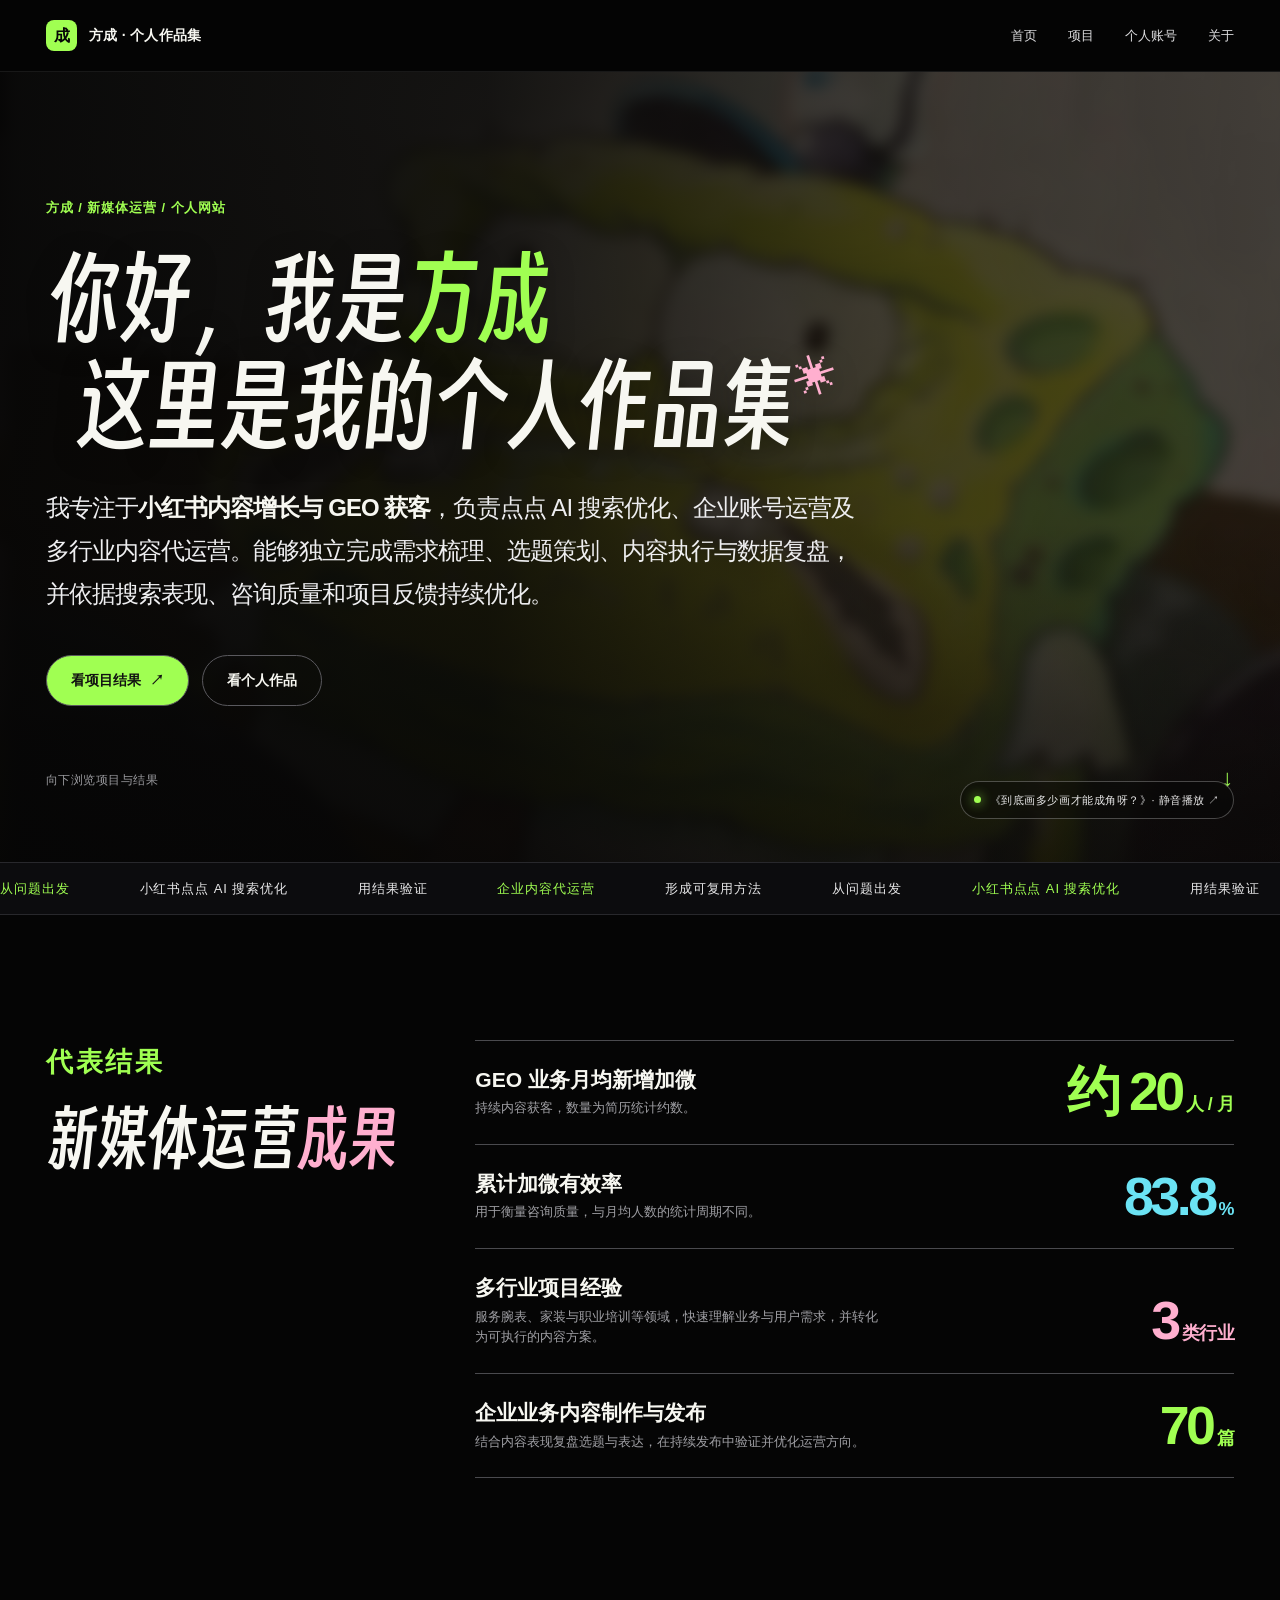
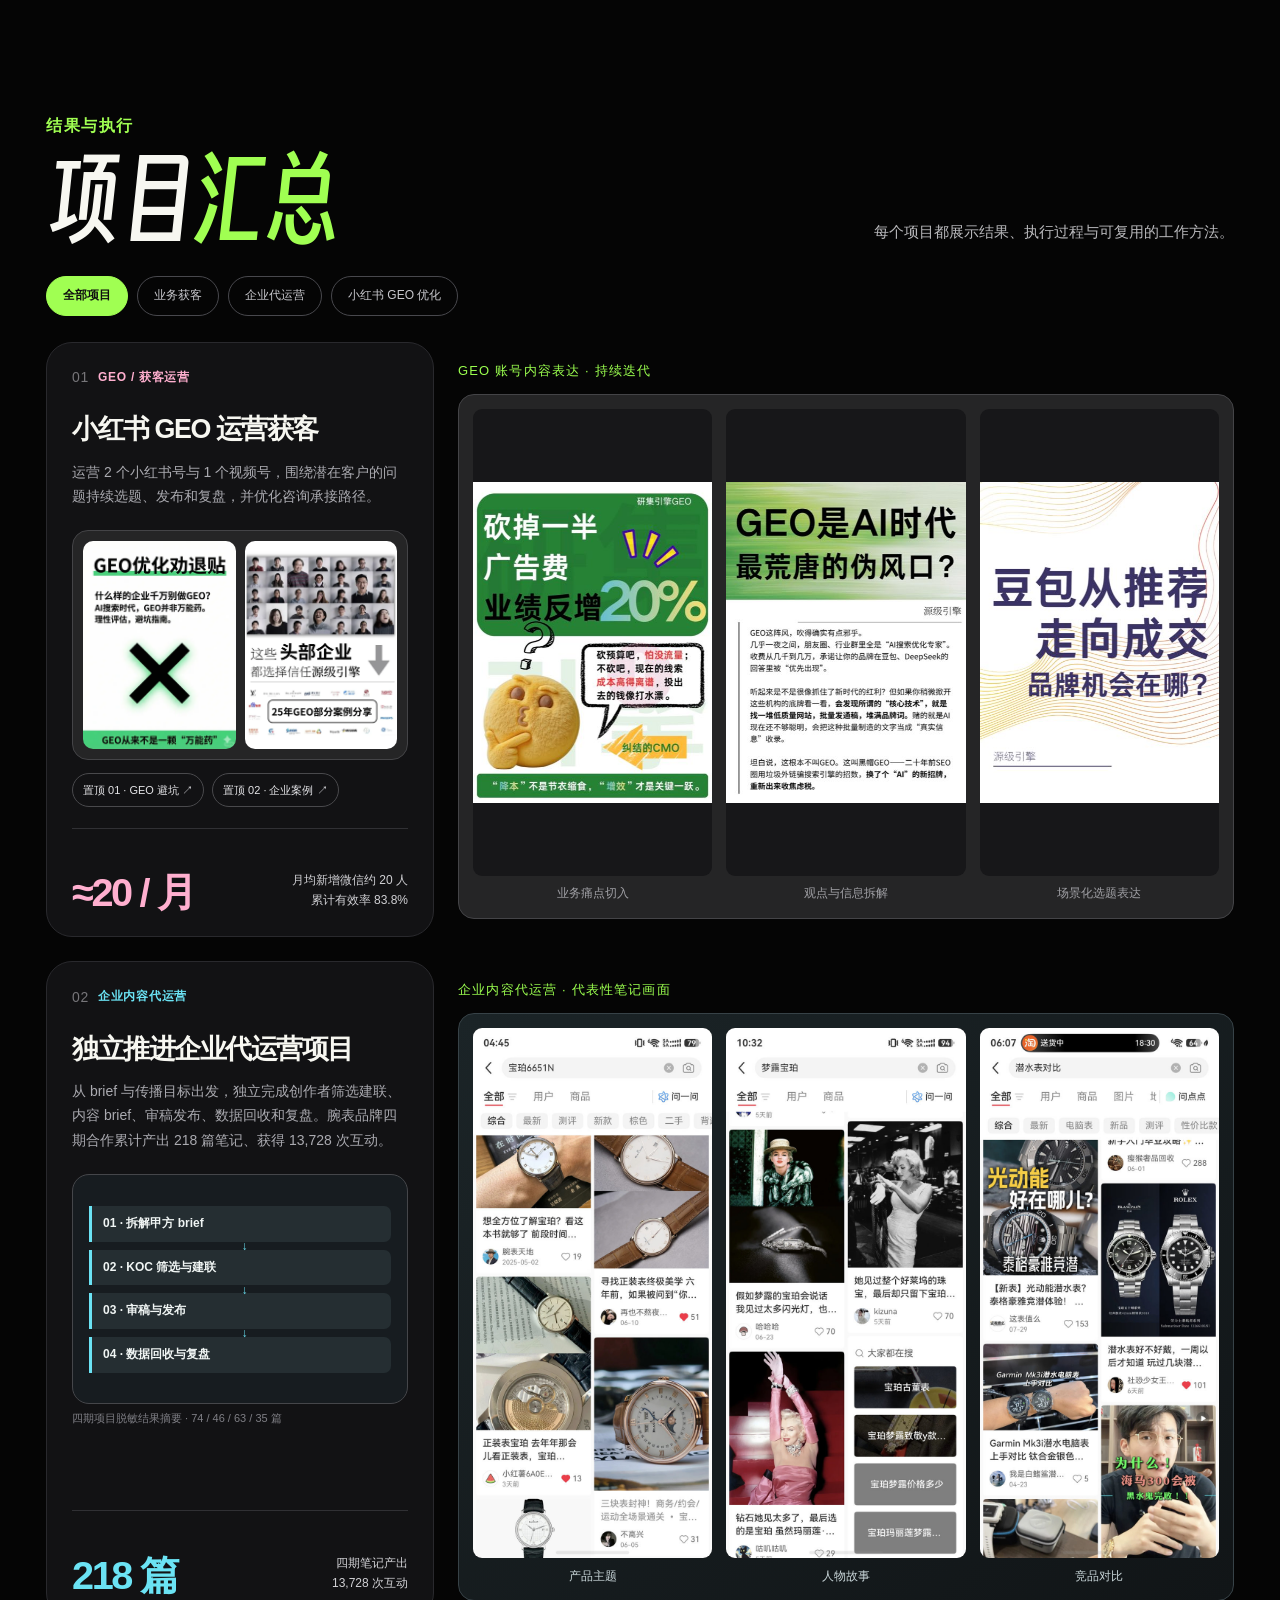
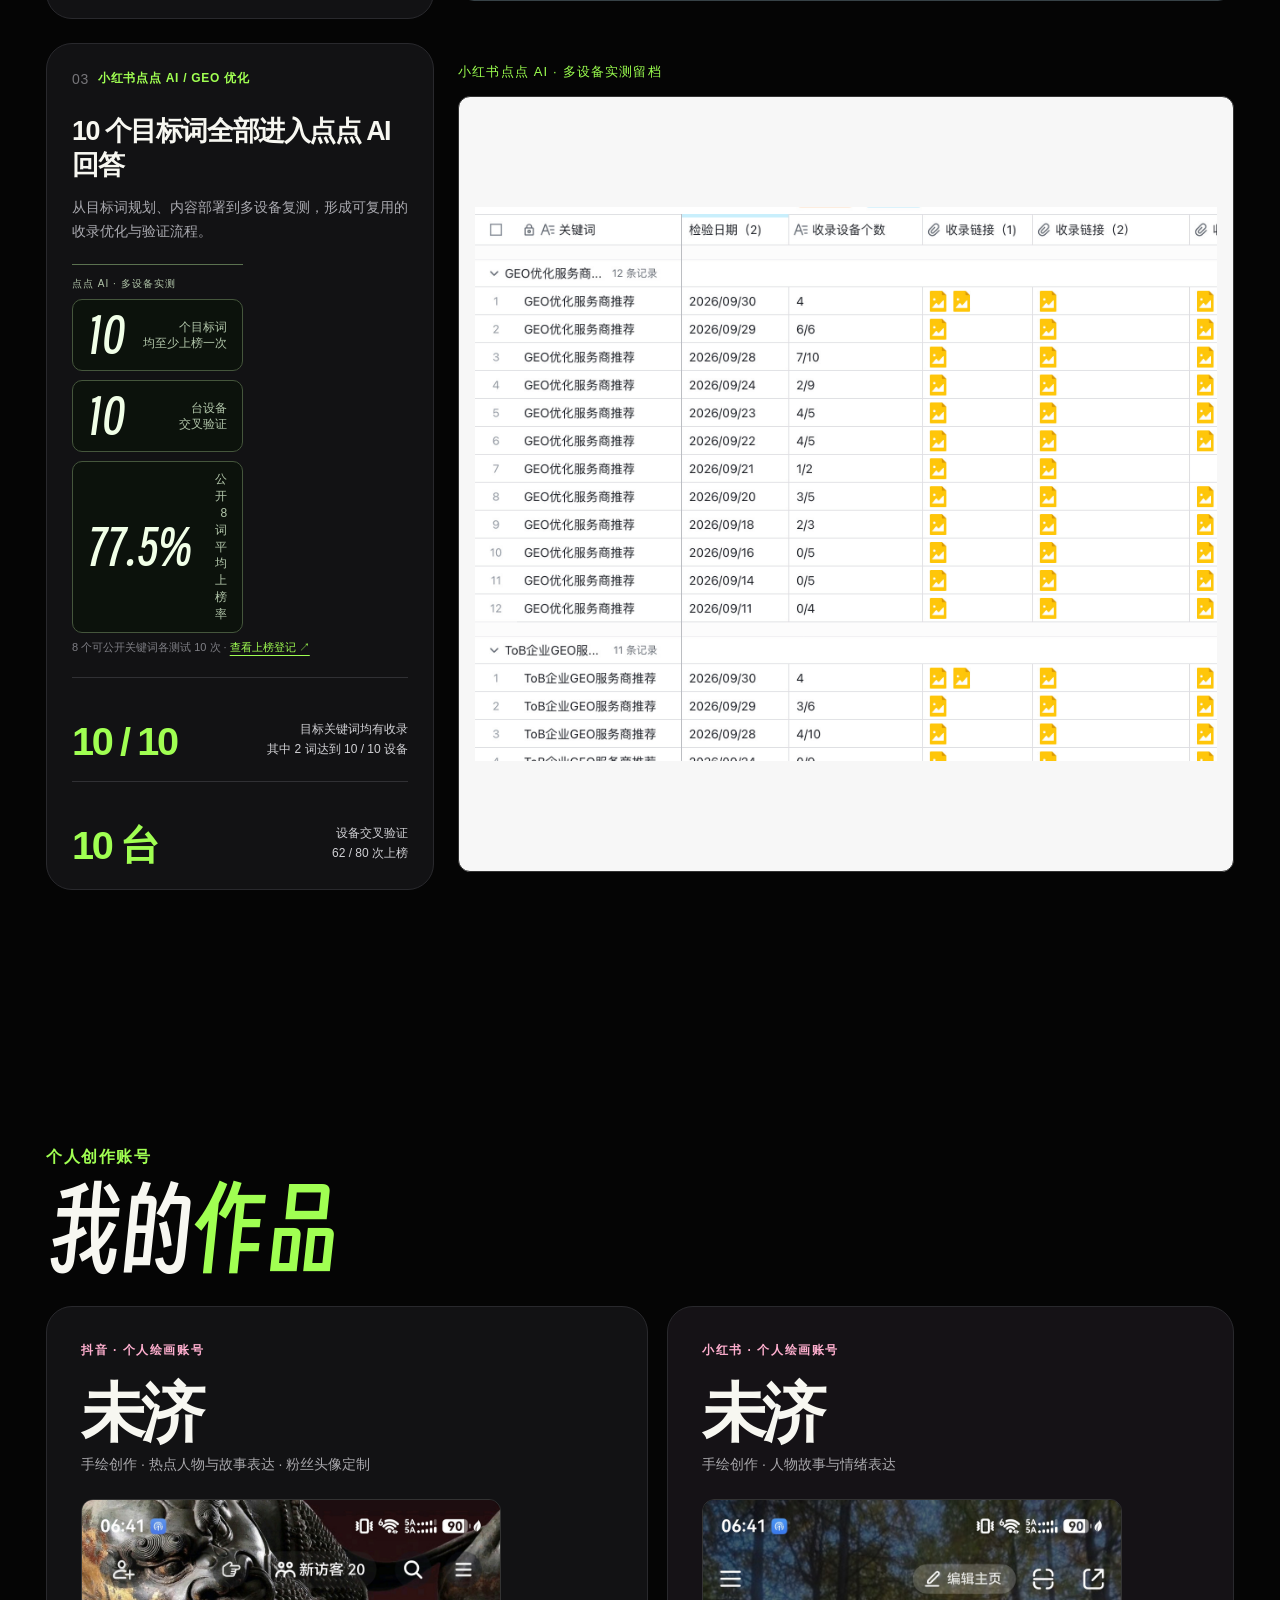
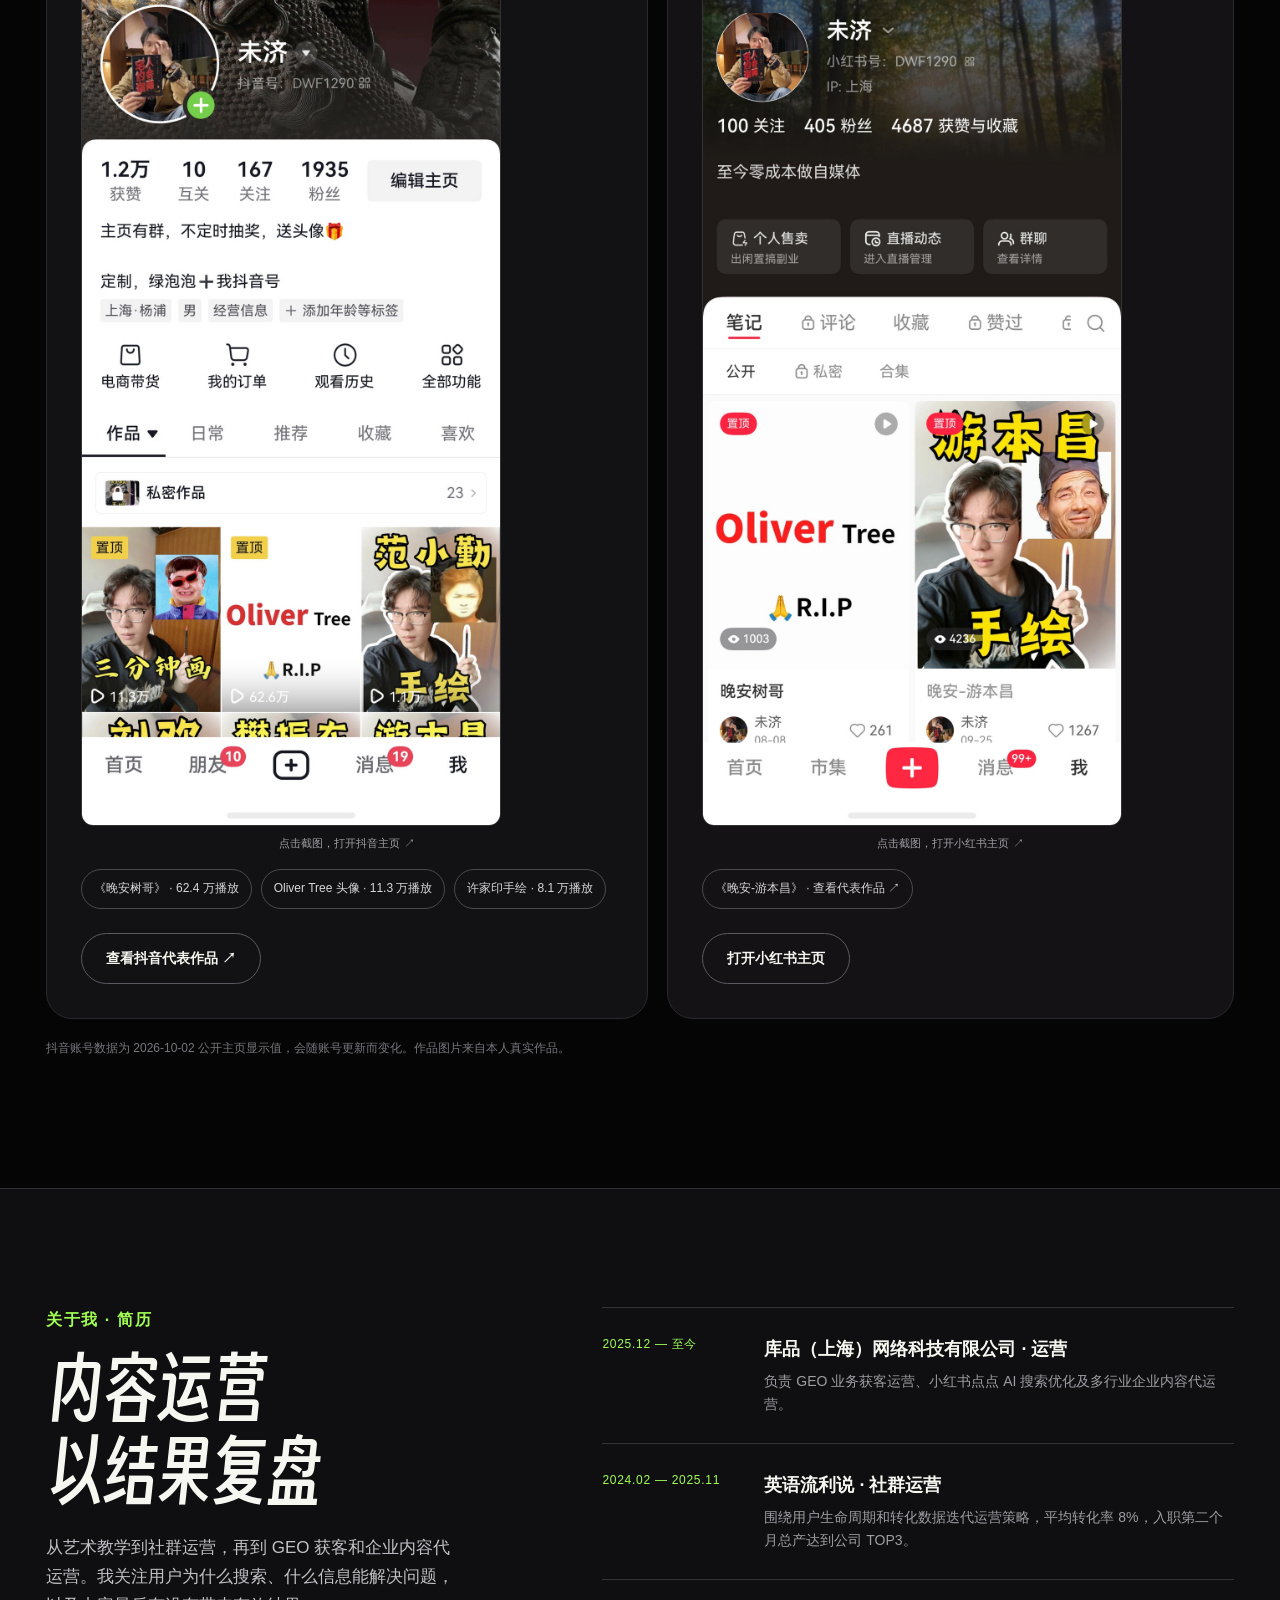
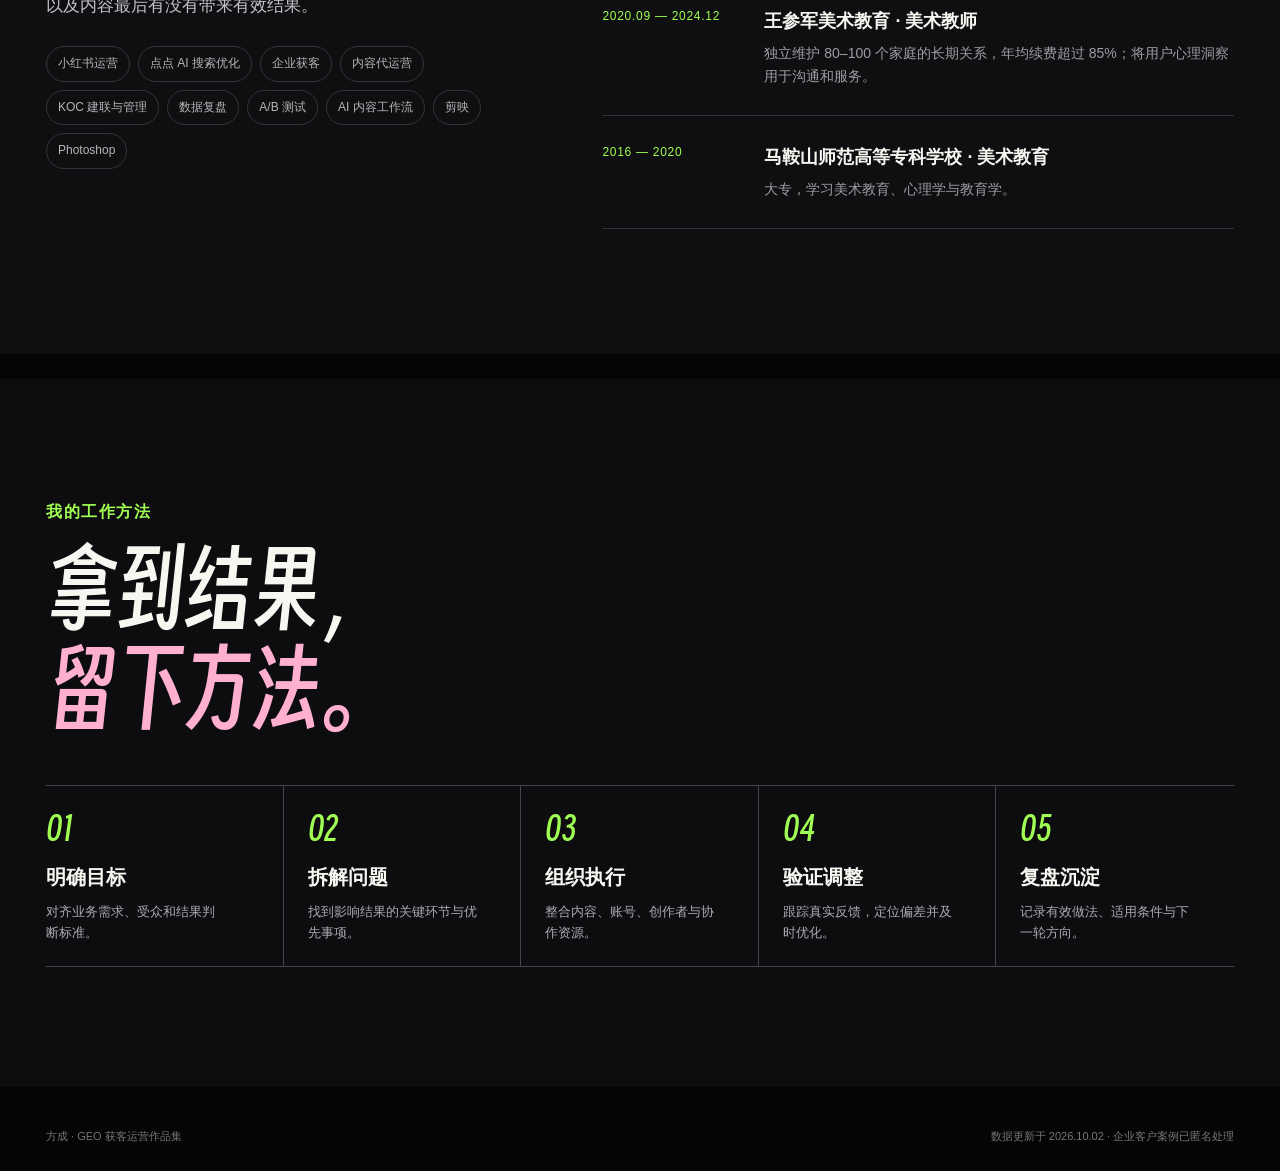
==== commit 822c1f6b: "Refine portfolio case visuals and account links" ====
--- a/index.html
+++ b/index.html
@@ -251,7 +251,8 @@
           <div class="case-row" data-category="lead">
           <article class="case-card" data-category="lead" style="--card-accent: var(--pink)">
             <div><div class="case-meta"><span class="case-index">01</span> GEO / 获客运营</div><h3>小红书 GEO 运营获客</h3><p class="case-summary">运营 2 个小红书号与 1 个视频号，围绕潜在客户的问题持续选题、发布和复盘，并优化咨询承接路径。</p></div>
-            <div class="evidence-links"><span>内容持续迭代 · 从业务痛点到观点拆解，再到场景化表达</span></div>
+            <div class="lead-proof" aria-label="源级引擎小红书主页两条置顶笔记封面"><a href="https://www.xiaohongshu.com/discovery/item/692ee77d000000001b033d2b" target="_blank" rel="noreferrer" aria-label="查看置顶笔记：GEO 避坑"><img src="./assets/geo-lead-pinned-1.webp" alt="源级引擎置顶笔记《别再被 GEO 优化割韭菜了》封面" loading="lazy" /></a><a href="https://www.xiaohongshu.com/discovery/item/696874cd000000001a01db46" target="_blank" rel="noreferrer" aria-label="查看置顶笔记：企业案例"><img src="./assets/geo-lead-pinned-2.webp" alt="源级引擎置顶笔记《这些头部企业为什么找我们做 GEO》封面" loading="lazy" /></a></div>
+            <div class="evidence-links"><a href="https://www.xiaohongshu.com/discovery/item/692ee77d000000001b033d2b" target="_blank" rel="noreferrer">置顶 01 · GEO 避坑 ↗</a><a href="https://www.xiaohongshu.com/discovery/item/696874cd000000001a01db46" target="_blank" rel="noreferrer">置顶 02 · 企业案例 ↗</a></div>
             <div class="case-result"><strong>≈20 / 月</strong><span>月均新增微信约 20 人<br />累计有效率 83.8%</span></div>
           </article>
           <aside class="case-visual lead-visual" aria-label="GEO 获客账号内容配图">
@@ -266,9 +267,9 @@
             <small class="image-caption">四期项目脱敏结果摘要 · 74 / 46 / 63 / 35 篇</small>
             <div class="case-result"><strong>218 篇</strong><span>四期笔记产出<br />13,728 次互动</span></div>
           </article>
-          <aside class="case-visual service-visual" aria-label="企业代运营项目阶段结果配图">
-            <div class="visual-label">企业内容代运营 · 四期阶段结果</div>
-            <div class="service-evidence" aria-label="脱敏后的腕表项目阶段结果"><span class="service-evidence-label">匿名腕表品牌项目 · 笔记产出与互动验证</span><div><b>74</b><span>篇 · 第一阶段</span><i style="--bar:54%"></i></div><div><b>46</b><span>篇 · 第二阶段</span><i style="--bar:34%"></i></div><div><b>63</b><span>篇 · 第三阶段</span><i style="--bar:46%"></i></div><div><b>35</b><span>篇 · 第四阶段</span><i style="--bar:26%"></i></div><small>四阶段共 218 篇笔记 · 13,728 次互动</small></div>
+          <aside class="case-visual service-visual" aria-label="企业代运营项目代表性小红书笔记截图">
+            <div class="visual-label">企业内容代运营 · 代表性笔记画面</div>
+            <div class="service-note-gallery"><figure><img src="./assets/service-note-watch.svg" alt="腕表主题小红书笔记画面，来自项目结案素材" loading="lazy" /><figcaption>产品主题</figcaption></figure><figure><img src="./assets/service-note-story.svg" alt="人物故事主题小红书笔记画面，来自项目结案素材" loading="lazy" /><figcaption>人物故事</figcaption></figure><figure><img src="./assets/service-note-compare.svg" alt="竞品对比主题小红书笔记画面，来自项目结案素材" loading="lazy" /><figcaption>竞品对比</figcaption></figure></div>
           </aside>
           </div>
           <div class="case-row" data-category="search">
@@ -283,7 +284,7 @@
           </article>
           <aside class="case-visual search-visual" aria-label="点点 AI 上榜数据配图">
             <div class="visual-label">小红书点点 AI · 多设备实测留档</div>
-            <a class="geo-evidence-image" href="https://hcndlqaz2xef.feishu.cn/base/X5kibxtuIaTEalsew4uch48qnPg?from=from_copylink" target="_blank" rel="noreferrer" aria-label="打开上榜登记表"><img src="./assets/geo-results-document-web.svg" alt="脱敏后的点点 AI 多设备上榜登记表截图" loading="lazy" /></a>
+            <a class="geo-evidence-image" href="https://hcndlqaz2xef.feishu.cn/base/X5kibxtuIaTEalsew4uch48qnPg?table=tblMeH5R4BmeoUVt&amp;view=vewCUecZ0g" target="_blank" rel="noreferrer" aria-label="打开真实的提示词收录状态登记表"><img src="./assets/geo-ranking-feishu.svg" alt="飞书提示词收录状态登记表截图，显示关键词、检验日期、设备收录个数及证据链接" loading="lazy" /></a>
           </aside>
           </div>
         </div>
@@ -294,14 +295,14 @@
         <div class="social-grid">
           <article class="social-card">
             <div><div class="social-platform">抖音 · 个人绘画账号</div><h3>未济</h3><div class="social-handle">手绘创作 · 热点人物与故事表达 · 粉丝头像定制</div>
-              <div class="social-image-grid"><figure><img class="social-image account-mobile-image" src="./assets/douyin-account-mobile.svg" alt="抖音账号手机主页截图，展示主页信息与代表作品" loading="lazy" /><figcaption>抖音账号手机页面</figcaption></figure></div>
+              <div class="social-image-grid"><figure><a href="https://www.douyin.com/user/MS4wLjABAAAA1M1_pkEYsKEpMfAr6Z3ibbysePYXROWlN20IpAIV2Zo" target="_blank" rel="noreferrer" aria-label="打开未济抖音主页"><img class="social-image account-mobile-image" src="./assets/douyin-account-mobile.svg" alt="抖音账号手机主页高清截图，展示主页信息与代表作品" loading="lazy" /></a><figcaption>点击截图，打开抖音主页 ↗</figcaption></figure></div>
               <div class="social-links"><a class="social-link" href="https://www.douyin.com/video/7671533516735953762" target="_blank" rel="noreferrer">《晚安树哥》 · 62.4 万播放</a><a class="social-link" href="https://www.douyin.com/video/7656383777392561507" target="_blank" rel="noreferrer">Oliver Tree 头像 · 11.3 万播放</a><a class="social-link" href="https://www.douyin.com/note/7671661548808930275" target="_blank" rel="noreferrer">许家印手绘 · 8.1 万播放</a></div>
             </div>
             <a class="button" href="https://www.douyin.com/video/7671533516735953762" target="_blank" rel="noreferrer">查看抖音代表作品 ↗</a>
           </article>
           <article class="social-card xhs">
             <div><div class="social-platform" style="color: var(--pink)">小红书 · 个人绘画账号</div><h3>未济</h3><div class="social-handle">手绘创作 · 人物故事与情绪表达</div>
-              <div class="social-image-grid"><figure><a href="https://www.xiaohongshu.com/user/profile/666460df0000000003031688" target="_blank" rel="noreferrer"><img class="social-image account-mobile-image" src="./assets/xhs-account-mobile.svg" alt="小红书个人账号手机主页截图，展示主页信息与置顶作品" loading="lazy" /></a><figcaption>小红书账号手机页面</figcaption></figure></div>
+              <div class="social-image-grid"><figure><a href="https://www.xiaohongshu.com/user/profile/666460df0000000003031688" target="_blank" rel="noreferrer" aria-label="打开未济小红书主页"><img class="social-image account-mobile-image" src="./assets/xhs-account-mobile.svg" alt="小红书个人账号手机主页高清截图，展示主页信息与置顶作品" loading="lazy" /></a><figcaption>点击截图，打开小红书主页 ↗</figcaption></figure></div>
               <div class="social-links"><a class="social-link" href="https://www.xiaohongshu.com/discovery/item/6ab60237000000001303c2ab?source=webshare&amp;xhsshare=pc_web&amp;xsec_token=ABq18qXErULd-e8EH9YKW2dc0_sytKqEwSJ0R3sQT-wDk=&amp;xsec_source=pc_share" target="_blank" rel="noreferrer">《晚安-游本昌》 · 查看代表作品 ↗</a></div>
             </div>
             <a class="button" href="https://www.xiaohongshu.com/user/profile/666460df0000000003031688" target="_blank" rel="noreferrer">打开小红书主页</a>
--- a/visual-v2.css
+++ b/visual-v2.css
@@ -492,3 +492,69 @@
   .lead-proof { height: 230px; gap: 5px; padding: 6px; }
   .lead-proof figcaption { font-size: 9px; }
 }
+
+/* Project cards retain their original contents; evidence sits in the separate right-hand rail. */
+.case-grid { display: grid; grid-template-columns: 1fr; gap: 24px; }
+.case-row { display: grid; grid-template-columns: minmax(340px, 1fr) minmax(0, 2fr); gap: 24px; align-items: stretch; }
+.case-row[hidden] { display: none !important; }
+.case-row > .case-card { order: 0; width: 100%; min-width: 0; min-height: 590px; height: 100%; }
+.case-row > .case-visual { order: 1; }
+.case-row .case-card[data-category="search"] .case-result { display: flex; }
+.case-row .geo-proof { display: block; height: auto; min-height: 0; margin: 20px 0 0; padding: 0; border: 0; background: none; overflow: visible; }
+.case-row .geo-proof-stats { position: static; inset: auto; display: grid; height: auto; grid-template-columns: 1fr; gap: 9px; }
+.case-row .case-card[data-category="search"] .geo-proof-stats { height: auto; }
+.case-row .geo-proof-kicker { grid-column: 1; }
+.case-row .geo-proof-stats div { display: flex; min-height: 72px; flex-direction: row; align-items: center; justify-content: space-between; gap: 14px; margin: 0; padding: 9px 15px; border: 1px solid #45563c; border-radius: 10px; background: #101713; }
+.case-row .geo-proof-stats strong { font-size: clamp(30px, 2.5vw, 42px); }
+.case-row .geo-proof-stats div span { max-width: none; font-size: 12px; text-align: right; }
+.case-visual { display: flex; min-width: 0; min-height: 590px; flex-direction: column; gap: 13px; justify-content: center; padding: 18px 0; }
+.visual-label { color: #9bff4f; font-size: 13px; letter-spacing: .09em; }
+.case-visual .lead-proof { flex: 1; height: auto; min-height: 0; margin: 0; grid-template-columns: repeat(3,minmax(0,1fr)); gap: 14px; padding: 14px; }
+.case-visual .lead-proof figure { display: flex; min-height: 0; flex-direction: column; }
+.case-visual .lead-proof img { width: 100%; height: 100%; min-height: 0; flex: 1; object-fit: contain; object-position: center; border-radius: 9px; background: #171719; }
+.case-visual .lead-proof figcaption { font-size: 12px; }
+.case-card[data-category="lead"] .lead-proof { grid-template-columns: repeat(2,minmax(0,1fr)); height: 230px; }
+.case-card[data-category="lead"] .lead-proof img { object-fit: cover; object-position: center 18%; }
+.case-visual .service-note-gallery { display: grid; flex: 1; min-height: 0; grid-template-columns: repeat(3,minmax(0,1fr)); gap: 14px; padding: 14px; border: 1px solid #374247; border-radius: 16px; background: linear-gradient(145deg,#1b2427,#111517); }
+.case-visual .service-note-gallery figure { display: flex; min-width: 0; min-height: 0; flex-direction: column; margin: 0; }
+.case-visual .service-note-gallery img { display: block; width: 100%; height: 100%; min-height: 0; flex: 1; object-fit: cover; object-position: center top; border-radius: 9px; background: #222; }
+.case-visual .service-note-gallery figcaption { padding-top: 9px; color: #cad7da; font-size: 12px; text-align: center; }
+.case-visual .service-evidence { display: grid; flex: 1; min-height: 0; grid-template-columns: repeat(2,minmax(0,1fr)); align-content: center; gap: 14px; margin: 0; padding: 28px; }
+.case-visual .service-evidence-label, .case-visual .service-evidence small { grid-column: 1 / -1; }
+.case-visual .service-evidence div { height: 88px; align-items: center; gap: 9px; padding: 12px 16px; border: 1px solid #3f494d; border-radius: 12px; background: #151a1d; }
+.case-visual .service-evidence div b { font-size: clamp(30px,3vw,48px); }
+.case-visual .service-evidence div span { font-size: 12px; }
+.case-visual .service-evidence div i { bottom: -1px; }
+.case-visual .service-evidence small { margin-top: 5px; font-size: 14px; }
+.search-visual .geo-evidence-image { flex: 1; min-height: 0; height: auto; padding: 16px; border-color: #333; background: #f7f7f7; }
+.search-visual .geo-evidence-image img { object-fit: contain; }
+.social-image-grid { grid-template-columns: 1fr; justify-items: center; }
+.social-image-grid .account-mobile-image { display: block; width: min(100%, 420px); height: auto; max-height: none; aspect-ratio: auto; object-fit: contain; object-position: top center; border: 1px solid #333; background: #111; }
+.social-image-grid a { display: block; overflow: hidden; border-radius: 12px; }
+.social-image-grid a .account-mobile-image { transition: transform .32s ease, filter .32s ease, border-color .32s ease; }
+.social-image-grid a:hover .account-mobile-image, .social-image-grid a:focus-visible .account-mobile-image { transform: scale(1.025); filter: brightness(1.08); border-color: var(--green); }
+.social-image-grid a:focus-visible { outline: 2px solid var(--green); outline-offset: 3px; }
+@media (max-width: 980px) {
+  .case-row { grid-template-columns: minmax(290px,.9fr) minmax(0,1.5fr); gap: 18px; }
+  .case-row .case-card, .case-visual { min-height: 560px; }
+  .case-visual .service-evidence { padding: 18px; }
+}
+@media (max-width: 760px) {
+  .case-row { grid-template-columns: 1fr; gap: 8px; }
+  .case-row .case-card { min-height: 0; }
+  .case-visual { min-height: 0; padding: 12px 0 25px; }
+  .case-visual .lead-proof { height: 280px; }
+  .case-visual .service-note-gallery { height: 370px; flex: none; }
+  .search-visual .geo-evidence-image { height: 280px; flex: none; }
+  .social-image-grid .account-mobile-image { width: min(100%, 380px); }
+}
+@media (max-width: 520px) {
+  .case-row .case-card { padding: 22px; }
+  .case-row .geo-proof-stats div { min-height: 62px; }
+  .case-row .geo-proof-stats strong { font-size: 32px; }
+  .case-visual .lead-proof { height: 235px; gap: 6px; padding: 7px; }
+  .case-visual .lead-proof figcaption { font-size: 9px; }
+  .case-card[data-category="lead"] .lead-proof { height: 230px; grid-template-columns: repeat(2,minmax(0,1fr)); }
+  .case-visual .service-note-gallery { height: 320px; gap: 7px; padding: 7px; }
+  .case-visual .service-note-gallery figcaption { font-size: 10px; }
+}
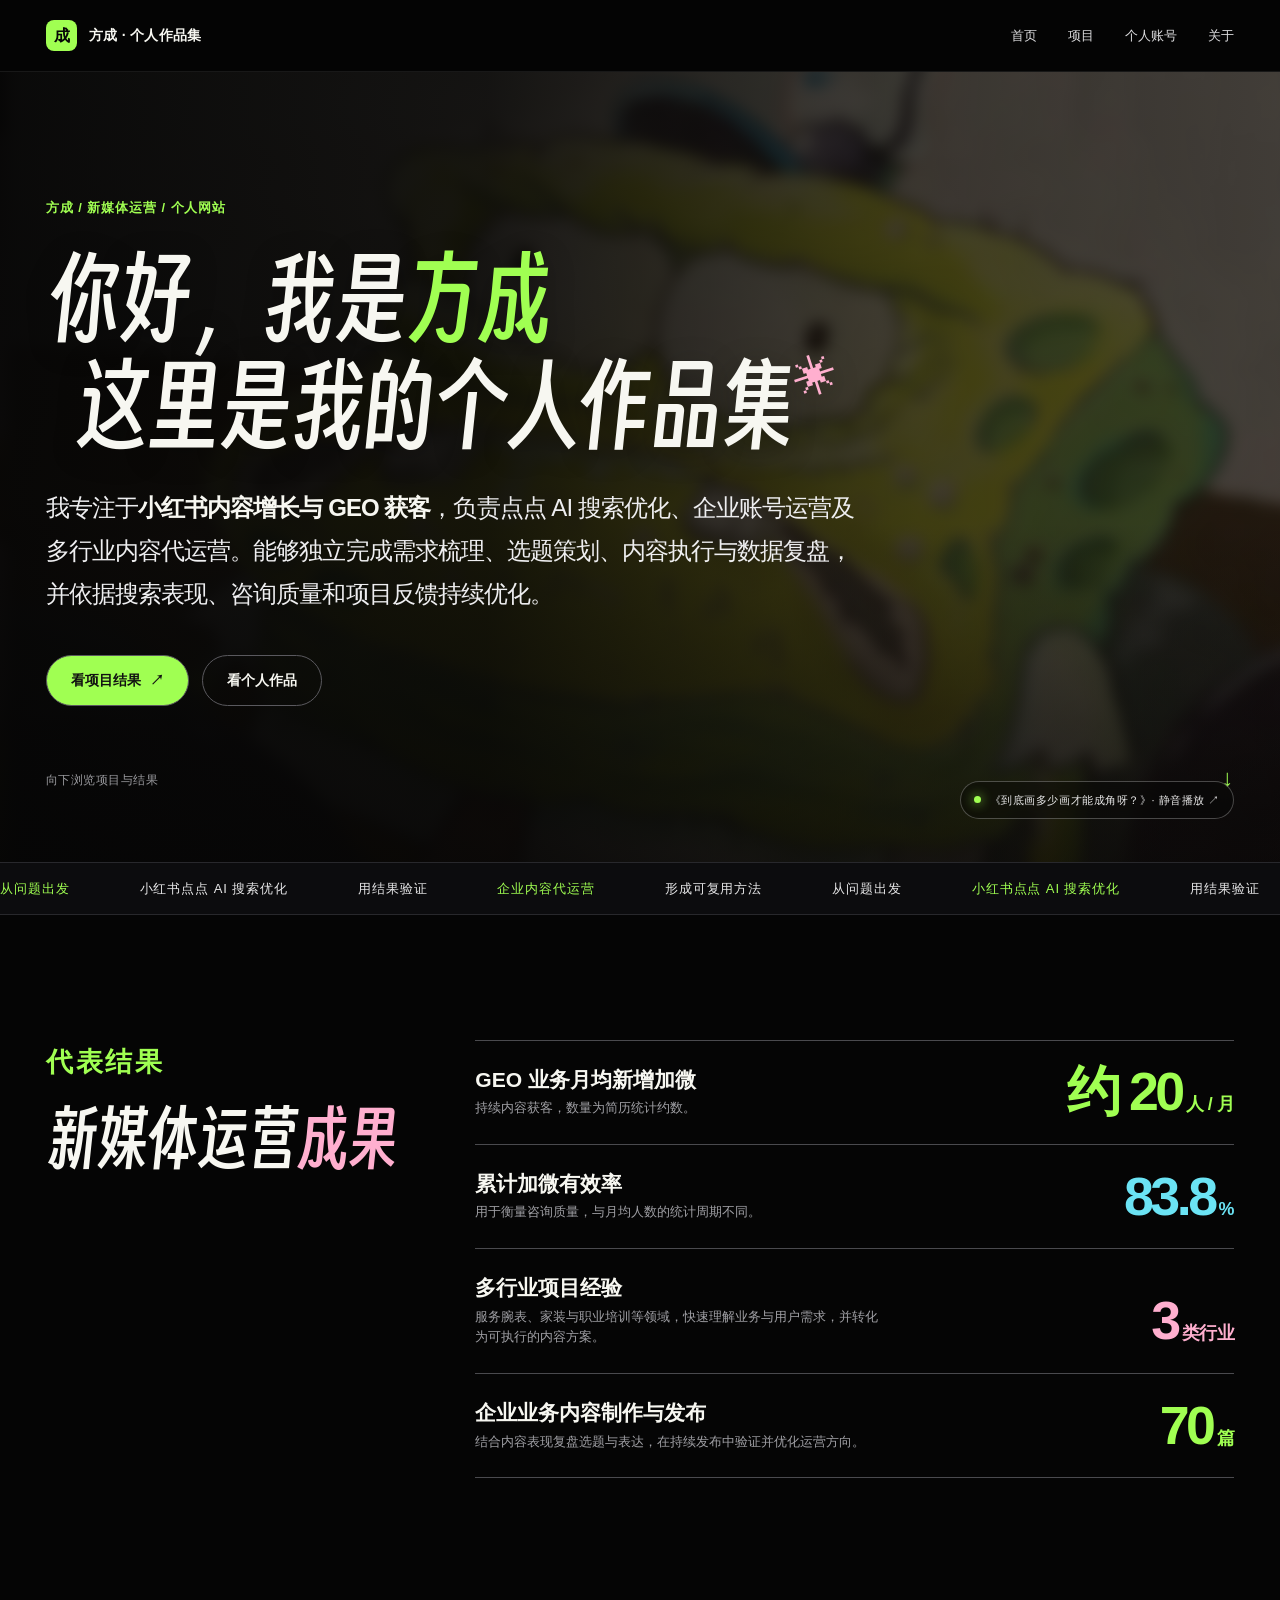
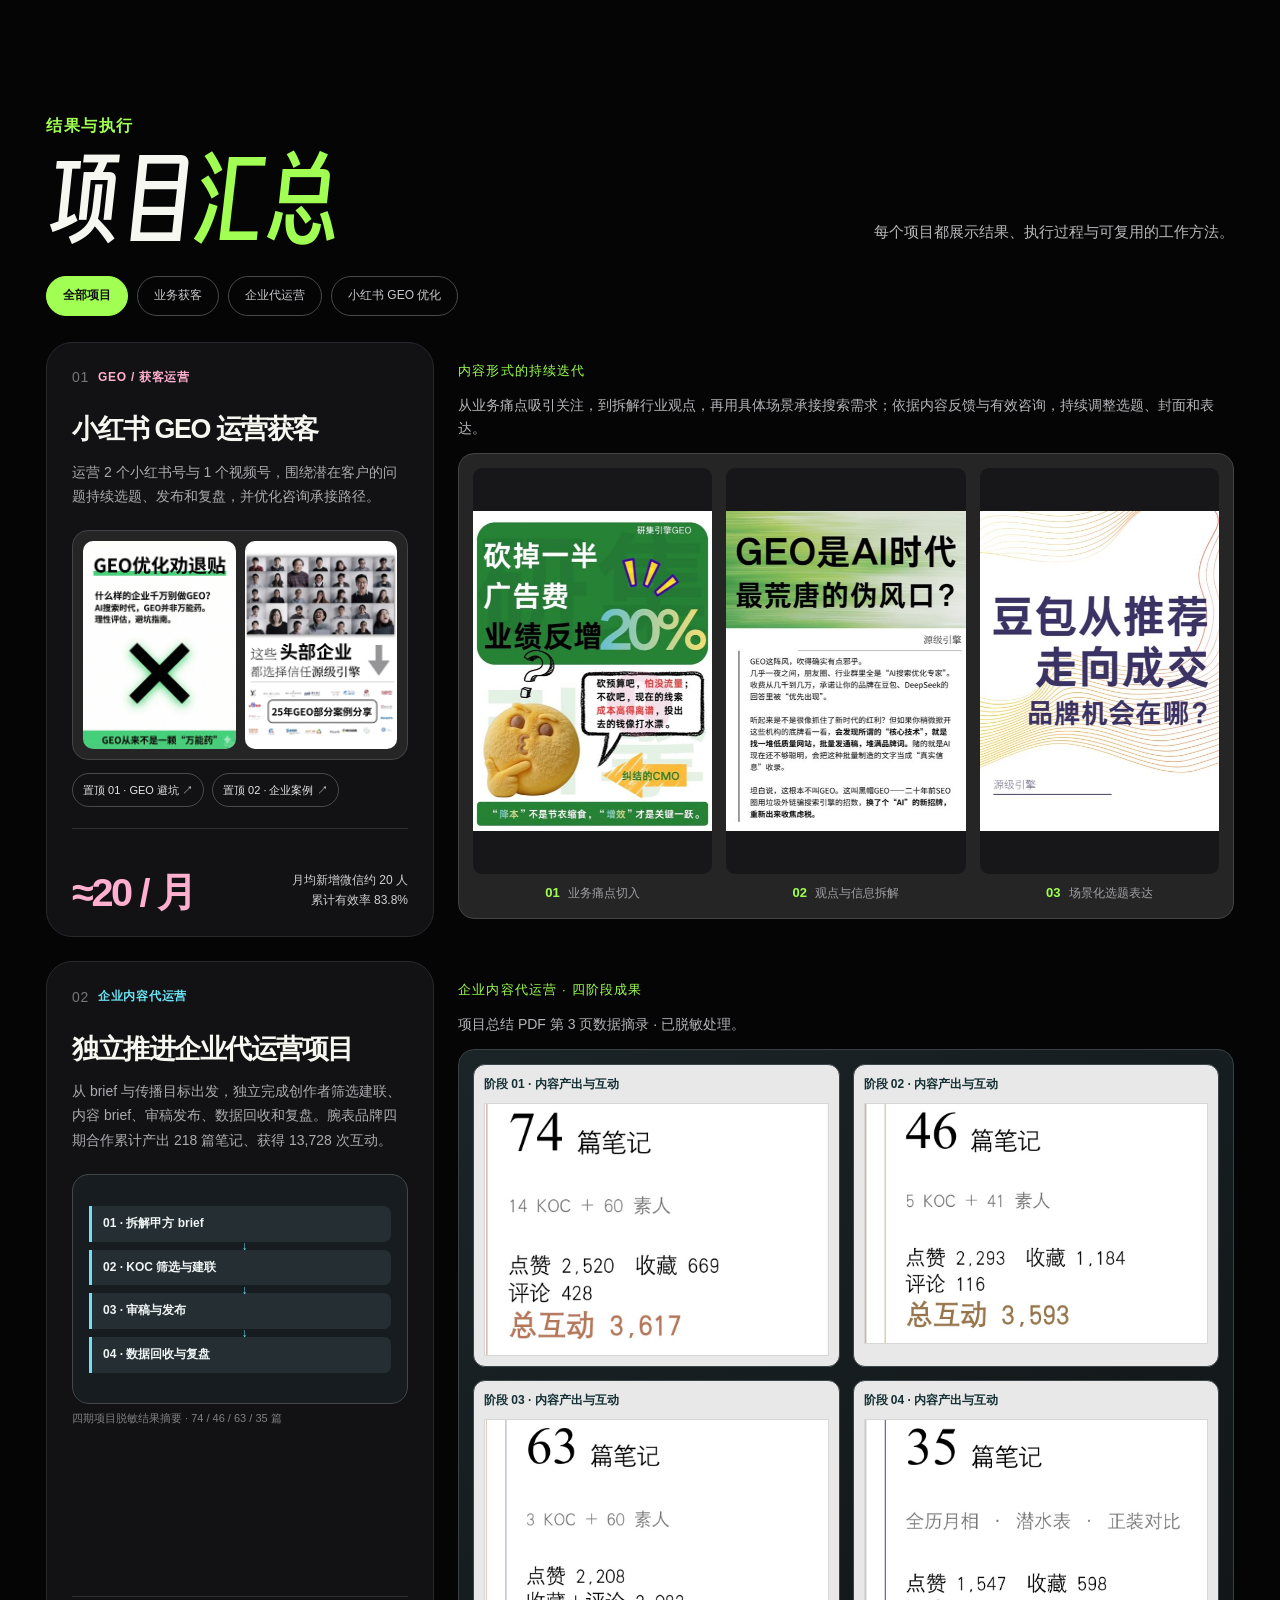
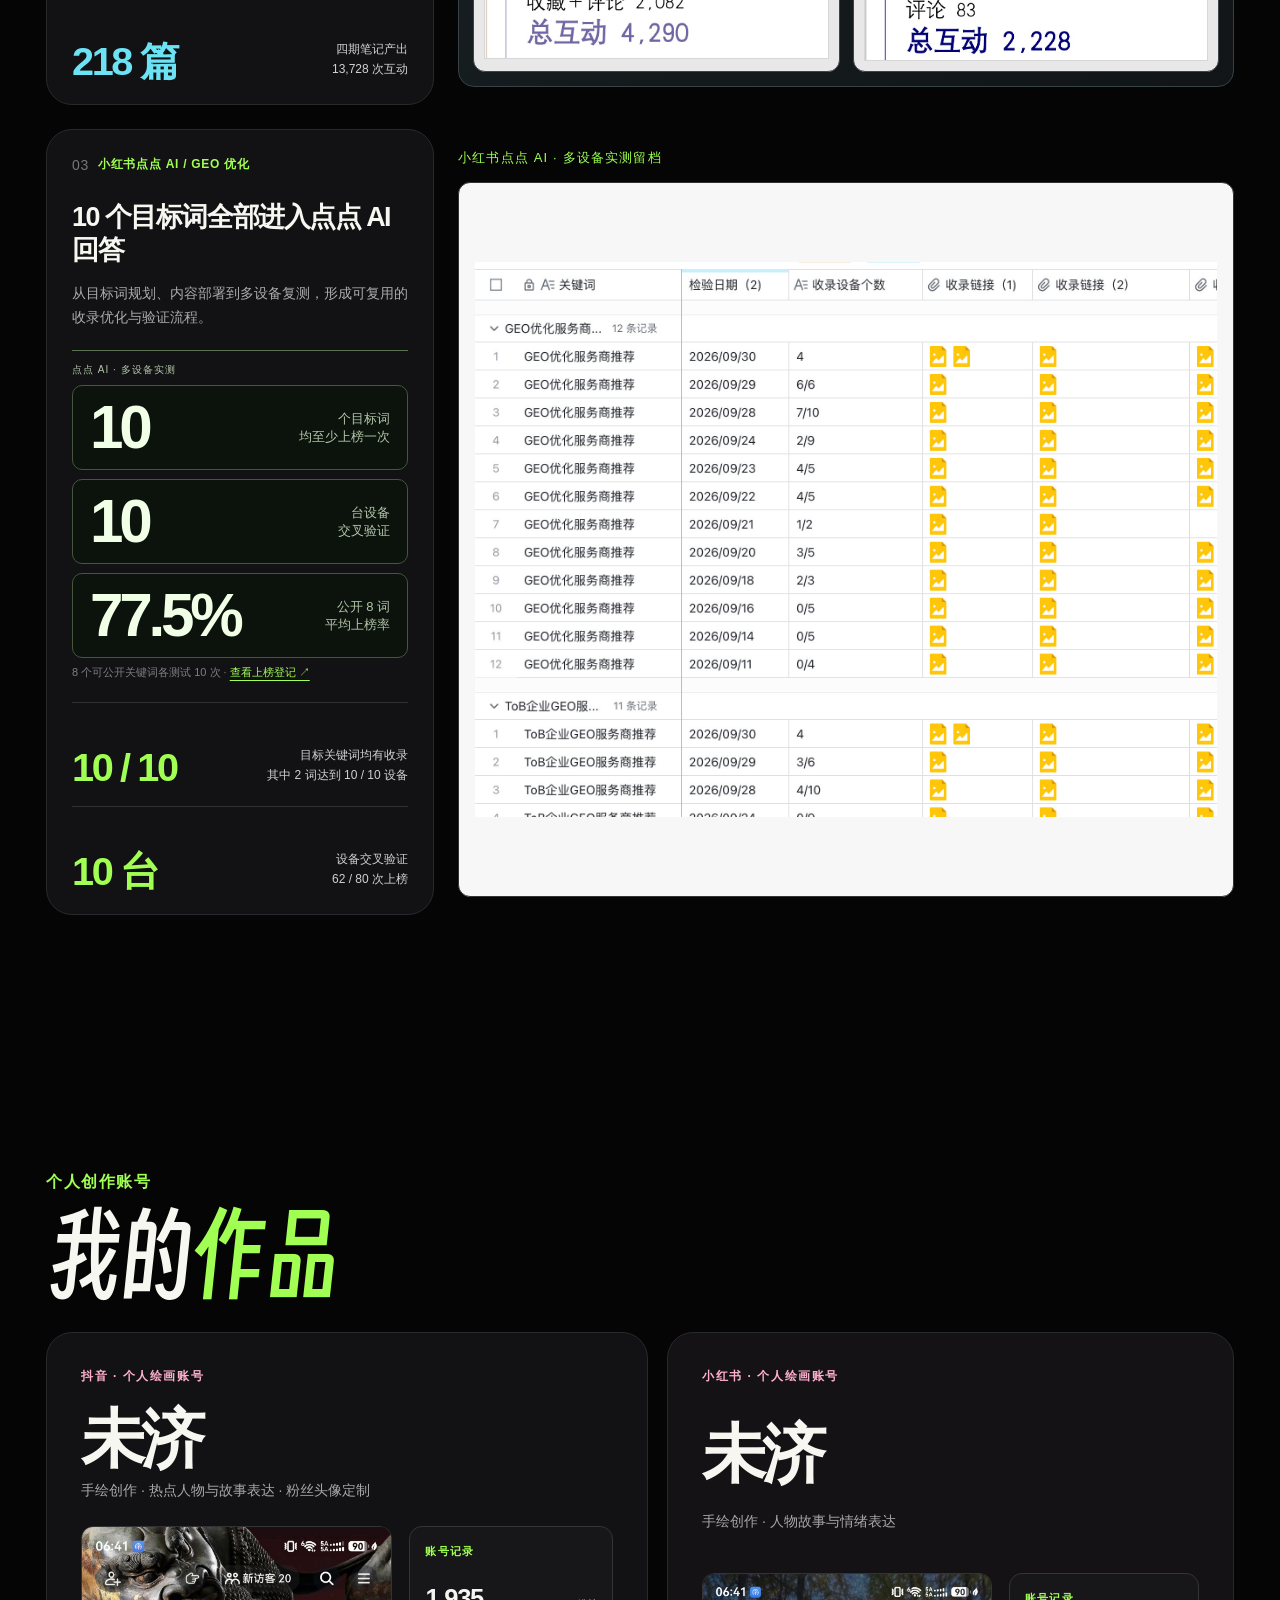
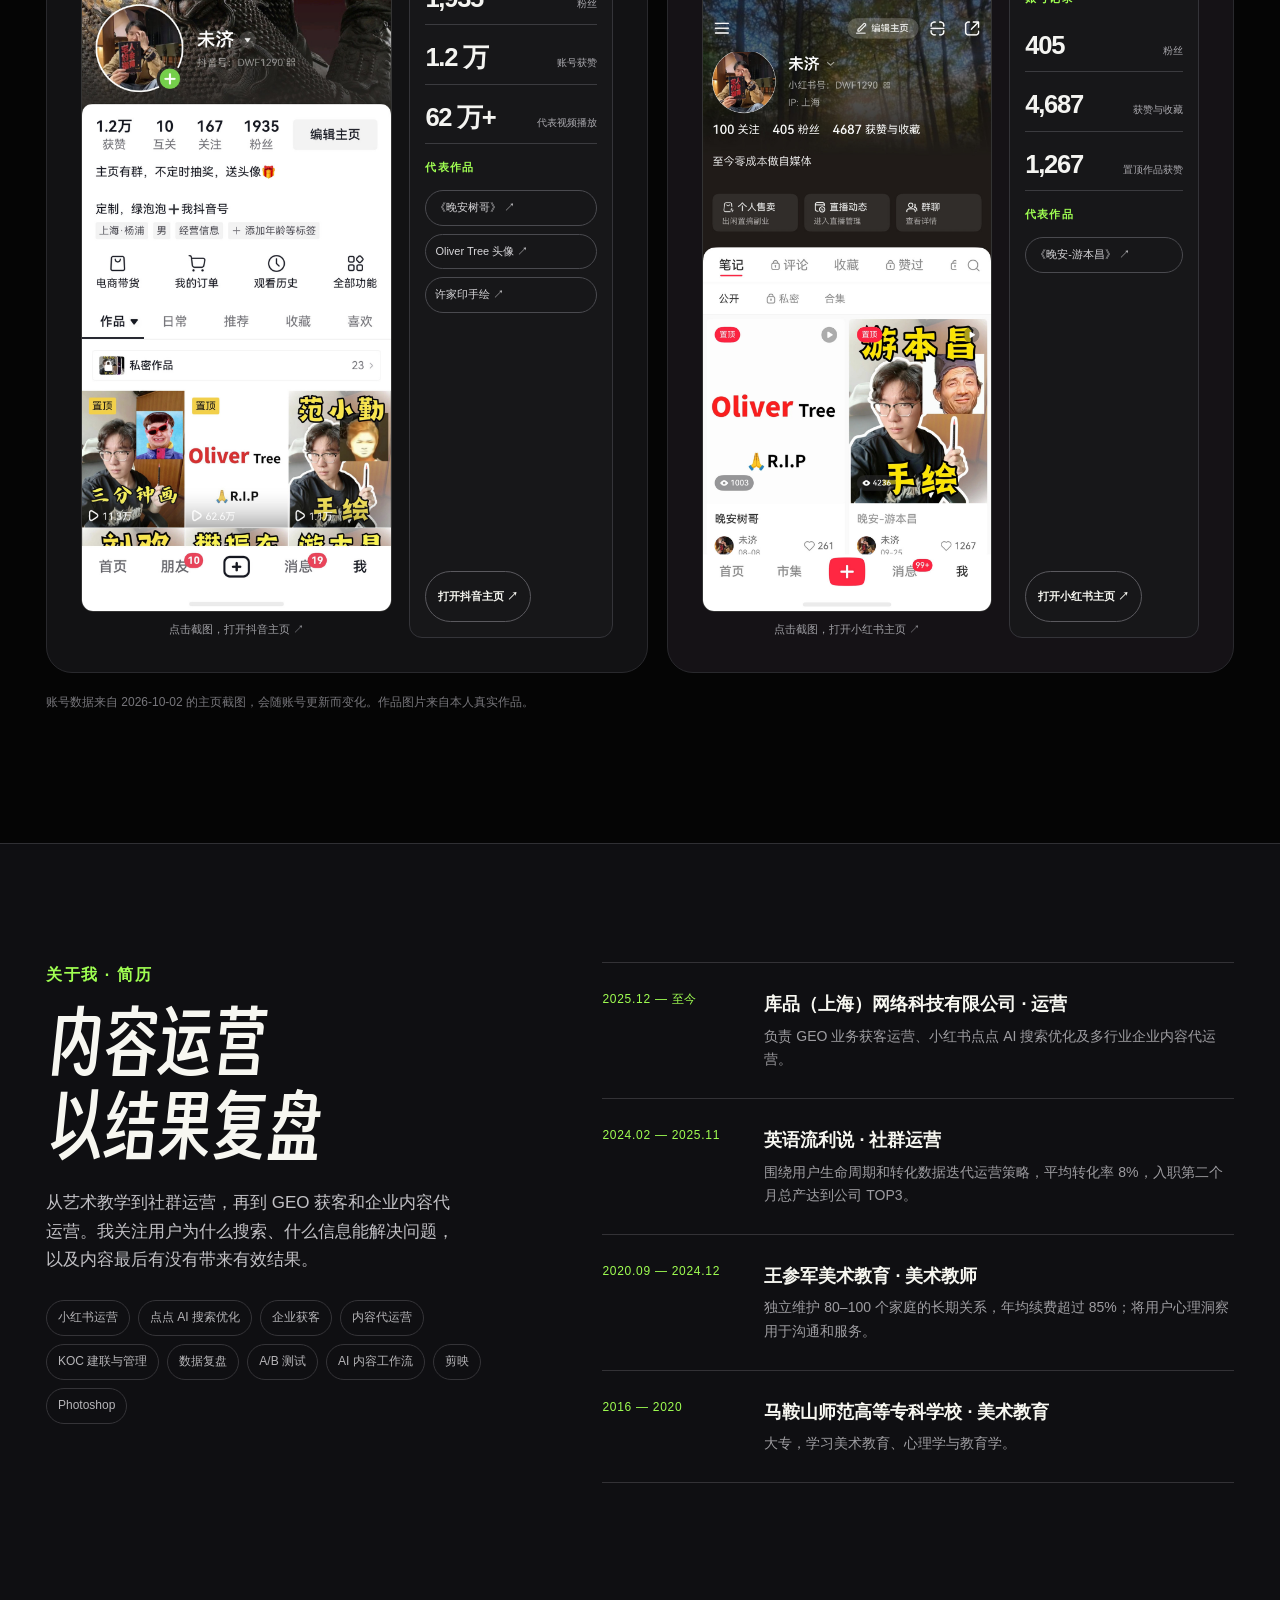
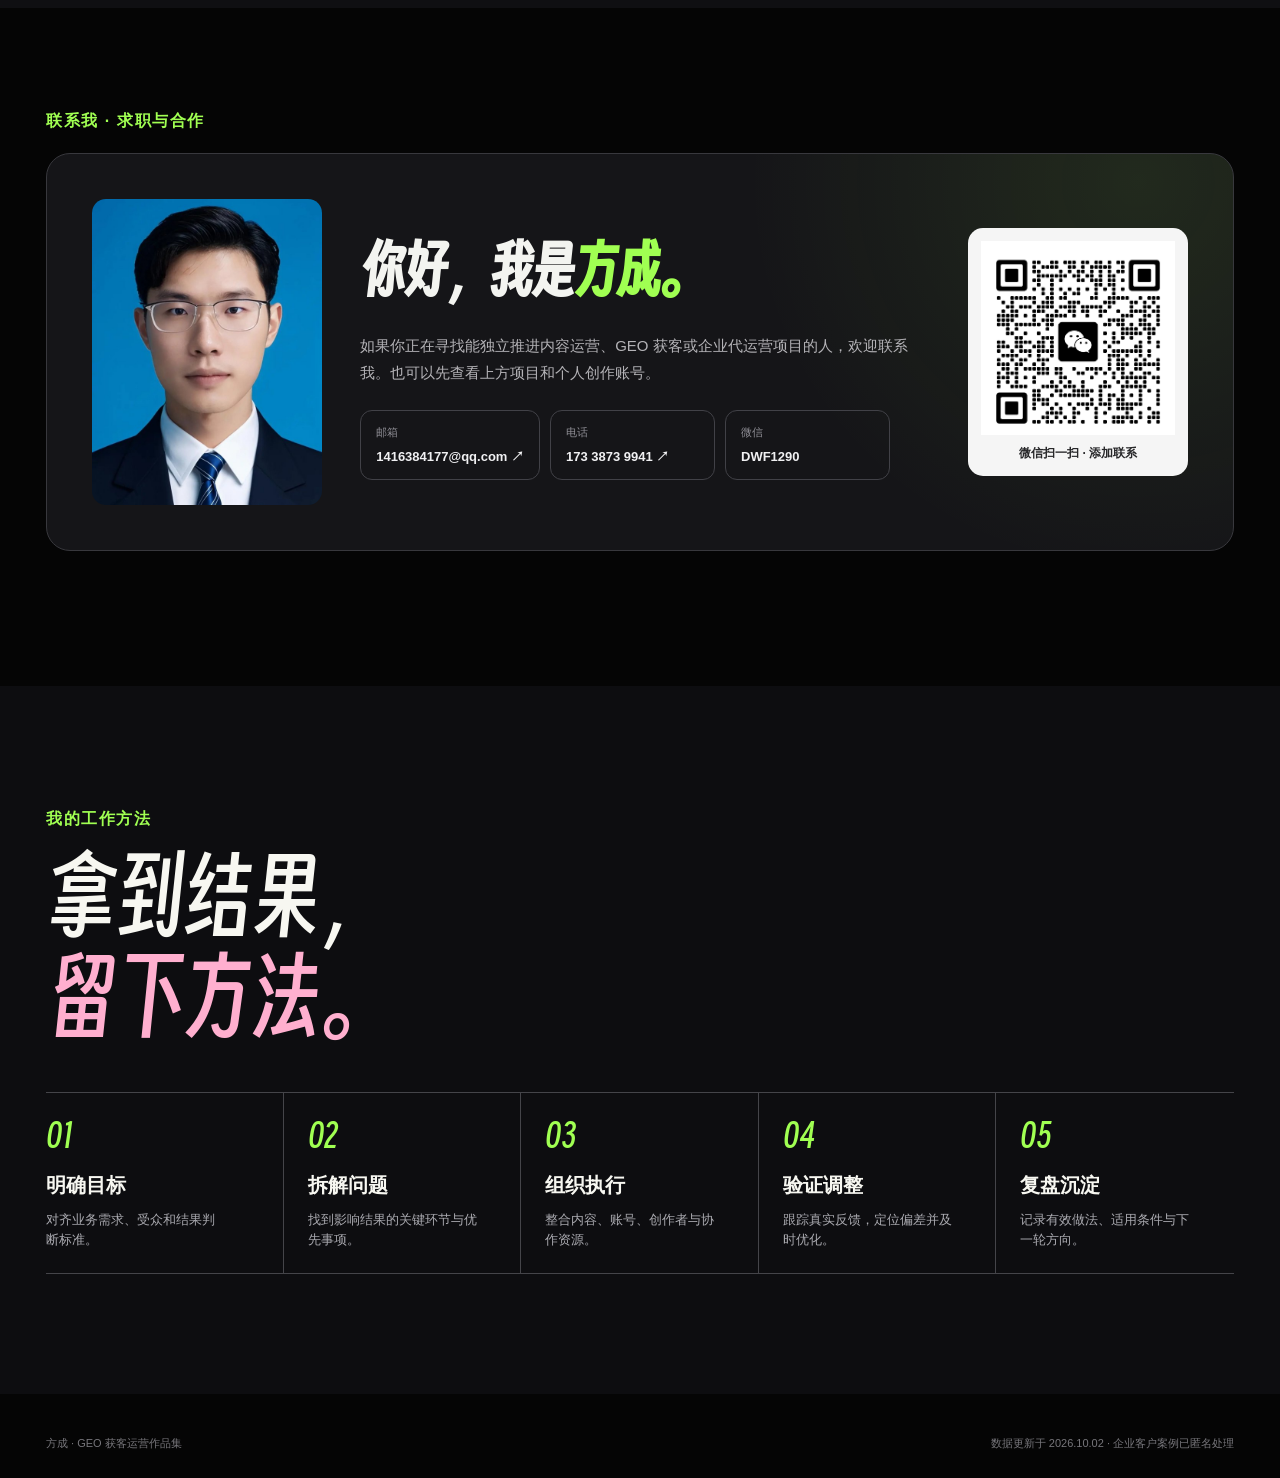
==== commit c738590a: "Refine project proof, creator cards and contact section" ====
--- a/index.html
+++ b/index.html
@@ -256,8 +256,9 @@
             <div class="case-result"><strong>≈20 / 月</strong><span>月均新增微信约 20 人<br />累计有效率 83.8%</span></div>
           </article>
           <aside class="case-visual lead-visual" aria-label="GEO 获客账号内容配图">
-            <div class="visual-label">GEO 账号内容表达 · 持续迭代</div>
-            <div class="lead-proof"><figure><img src="./assets/content-style-01.svg" alt="GEO 内容样例：以广告预算与业务结果为切入点" loading="lazy" /><figcaption>业务痛点切入</figcaption></figure><figure><img src="./assets/content-style-02.svg" alt="GEO 内容样例：长图拆解 AI 搜索话题" loading="lazy" /><figcaption>观点与信息拆解</figcaption></figure><figure><img src="./assets/content-style-03.svg" alt="GEO 内容样例：豆包推荐场景内容封面" loading="lazy" /><figcaption>场景化选题表达</figcaption></figure></div>
+            <div class="visual-label">内容形式的持续迭代</div>
+            <p class="lead-iteration-copy">从业务痛点吸引关注，到拆解行业观点，再用具体场景承接搜索需求；依据内容反馈与有效咨询，持续调整选题、封面和表达。</p>
+            <div class="lead-proof"><figure><img src="./assets/content-style-01.svg" alt="GEO 内容样例：以广告预算与业务结果为切入点" loading="lazy" /><figcaption><b>01</b> 业务痛点切入</figcaption></figure><figure><img src="./assets/content-style-02.svg" alt="GEO 内容样例：长图拆解 AI 搜索话题" loading="lazy" /><figcaption><b>02</b> 观点与信息拆解</figcaption></figure><figure><img src="./assets/content-style-03.svg" alt="GEO 内容样例：豆包推荐场景内容封面" loading="lazy" /><figcaption><b>03</b> 场景化选题表达</figcaption></figure></div>
           </aside>
           </div>
           <div class="case-row" data-category="service">
@@ -267,9 +268,10 @@
             <small class="image-caption">四期项目脱敏结果摘要 · 74 / 46 / 63 / 35 篇</small>
             <div class="case-result"><strong>218 篇</strong><span>四期笔记产出<br />13,728 次互动</span></div>
           </article>
-          <aside class="case-visual service-visual" aria-label="企业代运营项目代表性小红书笔记截图">
-            <div class="visual-label">企业内容代运营 · 代表性笔记画面</div>
-            <div class="service-note-gallery"><figure><img src="./assets/service-note-watch.svg" alt="腕表主题小红书笔记画面，来自项目结案素材" loading="lazy" /><figcaption>产品主题</figcaption></figure><figure><img src="./assets/service-note-story.svg" alt="人物故事主题小红书笔记画面，来自项目结案素材" loading="lazy" /><figcaption>人物故事</figcaption></figure><figure><img src="./assets/service-note-compare.svg" alt="竞品对比主题小红书笔记画面，来自项目结案素材" loading="lazy" /><figcaption>竞品对比</figcaption></figure></div>
+          <aside class="case-visual service-visual" aria-label="企业代运营项目四阶段成果摘要">
+            <div class="visual-label">企业内容代运营 · 四阶段成果</div>
+            <p class="service-proof-copy">项目总结 PDF 第 3 页数据摘录 · 已脱敏处理。</p>
+            <div class="service-phase-gallery"><figure><figcaption>阶段 01 · 内容产出与互动</figcaption><img src="./assets/service-phase-1.svg" alt="脱敏项目摘要：74 篇笔记，总互动 3,617" loading="lazy" /></figure><figure><figcaption>阶段 02 · 内容产出与互动</figcaption><img src="./assets/service-phase-2.svg" alt="脱敏项目摘要：46 篇笔记，总互动 3,593" loading="lazy" /></figure><figure><figcaption>阶段 03 · 内容产出与互动</figcaption><img src="./assets/service-phase-3.svg" alt="脱敏项目摘要：63 篇笔记，总互动 4,290" loading="lazy" /></figure><figure><figcaption>阶段 04 · 内容产出与互动</figcaption><img src="./assets/service-phase-4.svg" alt="脱敏项目摘要：35 篇笔记，总互动 2,228" loading="lazy" /></figure></div>
           </aside>
           </div>
           <div class="case-row" data-category="search">
@@ -294,21 +296,19 @@
         <div class="section-heading"><div><div class="section-kicker">个人创作账号</div><h2>我的<span>作品</span></h2></div></div>
         <div class="social-grid">
           <article class="social-card">
-            <div><div class="social-platform">抖音 · 个人绘画账号</div><h3>未济</h3><div class="social-handle">手绘创作 · 热点人物与故事表达 · 粉丝头像定制</div>
-              <div class="social-image-grid"><figure><a href="https://www.douyin.com/user/MS4wLjABAAAA1M1_pkEYsKEpMfAr6Z3ibbysePYXROWlN20IpAIV2Zo" target="_blank" rel="noreferrer" aria-label="打开未济抖音主页"><img class="social-image account-mobile-image" src="./assets/douyin-account-mobile.svg" alt="抖音账号手机主页高清截图，展示主页信息与代表作品" loading="lazy" /></a><figcaption>点击截图，打开抖音主页 ↗</figcaption></figure></div>
-              <div class="social-links"><a class="social-link" href="https://www.douyin.com/video/7671533516735953762" target="_blank" rel="noreferrer">《晚安树哥》 · 62.4 万播放</a><a class="social-link" href="https://www.douyin.com/video/7656383777392561507" target="_blank" rel="noreferrer">Oliver Tree 头像 · 11.3 万播放</a><a class="social-link" href="https://www.douyin.com/note/7671661548808930275" target="_blank" rel="noreferrer">许家印手绘 · 8.1 万播放</a></div>
+            <div class="social-platform">抖音 · 个人绘画账号</div><h3>未济</h3><div class="social-handle">手绘创作 · 热点人物与故事表达 · 粉丝头像定制</div>
+            <div class="account-showcase"><div class="social-image-grid"><figure><a href="https://www.douyin.com/user/MS4wLjABAAAA1M1_pkEYsKEpMfAr6Z3ibbysePYXROWlN20IpAIV2Zo" target="_blank" rel="noreferrer" aria-label="打开未济抖音主页"><img class="social-image account-mobile-image" src="./assets/douyin-account-mobile.svg" alt="抖音账号手机主页高清截图，展示主页信息与代表作品" loading="lazy" /></a><figcaption>点击截图，打开抖音主页 ↗</figcaption></figure></div>
+              <div class="account-side"><div class="account-side-label">账号记录</div><div class="account-metrics"><div><strong>1,935</strong><span>粉丝</span></div><div><strong>1.2 万</strong><span>账号获赞</span></div><div><strong>62 万+</strong><span>代表视频播放</span></div></div><div class="account-side-label">代表作品</div><div class="social-links"><a class="social-link" href="https://www.douyin.com/video/7671533516735953762" target="_blank" rel="noreferrer">《晚安树哥》 ↗</a><a class="social-link" href="https://www.douyin.com/video/7656383777392561507" target="_blank" rel="noreferrer">Oliver Tree 头像 ↗</a><a class="social-link" href="https://www.douyin.com/note/7671661548808930275" target="_blank" rel="noreferrer">许家印手绘 ↗</a></div><a class="button" href="https://www.douyin.com/user/MS4wLjABAAAA1M1_pkEYsKEpMfAr6Z3ibbysePYXROWlN20IpAIV2Zo" target="_blank" rel="noreferrer">打开抖音主页 ↗</a></div>
             </div>
-            <a class="button" href="https://www.douyin.com/video/7671533516735953762" target="_blank" rel="noreferrer">查看抖音代表作品 ↗</a>
           </article>
           <article class="social-card xhs">
-            <div><div class="social-platform" style="color: var(--pink)">小红书 · 个人绘画账号</div><h3>未济</h3><div class="social-handle">手绘创作 · 人物故事与情绪表达</div>
-              <div class="social-image-grid"><figure><a href="https://www.xiaohongshu.com/user/profile/666460df0000000003031688" target="_blank" rel="noreferrer" aria-label="打开未济小红书主页"><img class="social-image account-mobile-image" src="./assets/xhs-account-mobile.svg" alt="小红书个人账号手机主页高清截图，展示主页信息与置顶作品" loading="lazy" /></a><figcaption>点击截图，打开小红书主页 ↗</figcaption></figure></div>
-              <div class="social-links"><a class="social-link" href="https://www.xiaohongshu.com/discovery/item/6ab60237000000001303c2ab?source=webshare&amp;xhsshare=pc_web&amp;xsec_token=ABq18qXErULd-e8EH9YKW2dc0_sytKqEwSJ0R3sQT-wDk=&amp;xsec_source=pc_share" target="_blank" rel="noreferrer">《晚安-游本昌》 · 查看代表作品 ↗</a></div>
+            <div class="social-platform" style="color: var(--pink)">小红书 · 个人绘画账号</div><h3>未济</h3><div class="social-handle">手绘创作 · 人物故事与情绪表达</div>
+            <div class="account-showcase"><div class="social-image-grid"><figure><a href="https://www.xiaohongshu.com/user/profile/666460df0000000003031688" target="_blank" rel="noreferrer" aria-label="打开未济小红书主页"><img class="social-image account-mobile-image" src="./assets/xhs-account-mobile.svg" alt="小红书个人账号手机主页高清截图，展示主页信息与置顶作品" loading="lazy" /></a><figcaption>点击截图，打开小红书主页 ↗</figcaption></figure></div>
+              <div class="account-side"><div class="account-side-label">账号记录</div><div class="account-metrics"><div><strong>405</strong><span>粉丝</span></div><div><strong>4,687</strong><span>获赞与收藏</span></div><div><strong>1,267</strong><span>置顶作品获赞</span></div></div><div class="account-side-label">代表作品</div><div class="social-links"><a class="social-link" href="https://www.xiaohongshu.com/discovery/item/6ab60237000000001303c2ab?source=webshare&amp;xhsshare=pc_web&amp;xsec_token=ABq18qXErULd-e8EH9YKW2dc0_sytKqEwSJ0R3sQT-wDk=&amp;xsec_source=pc_share" target="_blank" rel="noreferrer">《晚安-游本昌》 ↗</a></div><a class="button" href="https://www.xiaohongshu.com/user/profile/666460df0000000003031688" target="_blank" rel="noreferrer">打开小红书主页 ↗</a></div>
             </div>
-            <a class="button" href="https://www.xiaohongshu.com/user/profile/666460df0000000003031688" target="_blank" rel="noreferrer">打开小红书主页</a>
-          </article>
-        </div>
-        <p class="social-disclaimer">抖音账号数据为 2026-10-02 公开主页显示值，会随账号更新而变化。作品图片来自本人真实作品。</p>
+          </article>
+        </div>
+        <p class="social-disclaimer">账号数据来自 2026-10-02 的主页截图，会随账号更新而变化。作品图片来自本人真实作品。</p>
       </section>
 
       <section class="about" id="about">
@@ -320,6 +320,14 @@
             <div class="timeline-item"><div class="timeline-date">2020.09 — 2024.12</div><div><h3>王参军美术教育 · 美术教师</h3><p>独立维护 80–100 个家庭的长期关系，年均续费超过 85%；将用户心理洞察用于沟通和服务。</p></div></div>
             <div class="timeline-item"><div class="timeline-date">2016 — 2020</div><div><h3>马鞍山师范高等专科学校 · 美术教育</h3><p>大专，学习美术教育、心理学与教育学。</p></div></div>
           </div>
+        </div>
+      </section>
+      <section class="contact-section wrap" id="contact">
+        <div class="section-kicker">联系我 · 求职与合作</div>
+        <div class="contact-panel">
+          <img class="contact-portrait" src="./assets/fangcheng-contact-portrait.svg" alt="方成证件照" loading="lazy" />
+          <div class="contact-main"><h2>你好，我是<span>方成。</span></h2><p>如果你正在寻找能独立推进内容运营、GEO 获客或企业代运营项目的人，欢迎联系我。也可以先查看上方项目和个人创作账号。</p><div class="contact-methods"><a href="mailto:1416384177@qq.com"><small>邮箱</small><strong>1416384177@qq.com ↗</strong></a><a href="tel:17338739941"><small>电话</small><strong>173 3873 9941 ↗</strong></a><div><small>微信</small><strong>DWF1290</strong></div></div></div>
+          <div class="contact-qr"><img src="./assets/wechat-qr.svg" alt="方成个人微信二维码，可使用微信扫码添加" loading="lazy" /><span>微信扫一扫 · 添加联系</span></div>
         </div>
       </section>
       <section class="proof-band">
--- a/visual-v2.css
+++ b/visual-v2.css
@@ -558,3 +558,68 @@
   .case-visual .service-note-gallery { height: 320px; gap: 7px; padding: 7px; }
   .case-visual .service-note-gallery figcaption { font-size: 10px; }
 }
+
+/* Focused refinements: iteration narrative, readable proof, creator links, and contact. */
+.lead-iteration-copy, .service-proof-copy { margin: 0; color: #b5b5ba; font-size: 14px; line-height: 1.65; }
+.case-visual .lead-proof figcaption b { margin-right: 5px; color: var(--green); font-size: 13px; }
+.case-visual .service-phase-gallery { display: grid; flex: 1; min-height: 0; grid-template-columns: repeat(2,minmax(0,1fr)); gap: 13px; align-content: center; padding: 14px; border: 1px solid #374247; border-radius: 16px; background: linear-gradient(145deg,#1b2427,#111517); }
+.service-phase-gallery figure { min-width: 0; margin: 0; padding: 10px; border: 1px solid #3d4548; border-radius: 12px; background: #e8e8e8; }
+.service-phase-gallery figcaption { margin-bottom: 8px; color: #143034; font-size: 12px; font-weight: 700; }
+.service-phase-gallery img { display: block; width: 100%; height: auto; border: 1px solid #d7d7d7; background: white; }
+.case-row .case-card[data-category="search"] .geo-proof { display: block; grid-template-columns: none; width: 100%; }
+.case-row .geo-proof-stats { width: 100%; }
+.case-row .geo-proof-stats div { width: 100%; min-height: 85px; padding: 10px 17px; }
+.case-row .case-card[data-category="search"] .geo-proof-stats strong { font-family: "Arial Black", "PingFang SC", sans-serif; font-size: clamp(47px, 4.7vw, 66px); font-weight: 900; line-height: 1; letter-spacing: -.07em; }
+.case-row .geo-proof-stats div span { max-width: 125px; font-size: 13px; }
+.account-showcase { display: grid; grid-template-columns: minmax(0,1.3fr) minmax(0,.85fr); gap: 17px; align-items: stretch; margin-top: 24px; }
+.account-showcase .social-image-grid { display: block; margin: 0; }
+.account-showcase .social-image-grid figure { width: 100%; }
+.account-showcase .social-image-grid .account-mobile-image { width: 100%; }
+.account-side { display: flex; min-width: 0; flex-direction: column; gap: 14px; padding: 15px; border: 1px solid #343439; border-radius: 13px; background: #171719; }
+.account-side-label { color: var(--green); font-size: 11px; font-weight: 700; letter-spacing: .1em; }
+.account-metrics { display: grid; gap: 8px; }
+.account-metrics div { display: flex; align-items: baseline; justify-content: space-between; gap: 5px; padding: 12px 0; border-bottom: 1px solid #3b3b3f; }
+.account-metrics strong { color: #f4f4f1; font: 900 clamp(20px,2vw,29px)/1 "Arial Black","PingFang SC",sans-serif; letter-spacing: -.05em; }
+.account-metrics span { color: #aaa9ae; font-size: 10px; text-align: right; }
+.account-side .social-links { display: grid; gap: 8px; margin: 0; }
+.account-side .social-link { display: block; padding: 9px; font-size: 11px; line-height: 1.4; }
+.account-side .button { margin-top: auto; padding: 10px 12px; font-size: 11px; line-height: 1.4; }
+.contact-section { padding: 100px 0 110px; }
+.contact-panel { display: grid; grid-template-columns: minmax(180px,230px) minmax(0,1fr) minmax(180px,220px); gap: clamp(20px,3vw,42px); align-items: center; margin-top: 18px; padding: clamp(24px,3.5vw,46px); border: 1px solid #38383d; border-radius: 24px; background: radial-gradient(circle at 92% 7%,rgba(164,255,83,.09),transparent 34%),#151518; }
+.contact-portrait { display: block; width: 100%; aspect-ratio: 3/4; object-fit: cover; border-radius: 14px; }
+.contact-main h2 { margin: 0 0 15px; color: #f3f4f0; font-family: "Smiley Sans","PingFang SC",sans-serif; font-size: clamp(40px,4.5vw,65px); font-weight: 900; letter-spacing: -.06em; }
+.contact-main h2 span { color: var(--green); }
+.contact-main p { max-width: 600px; margin: 0 0 24px; color: #b4b3b7; font-size: 15px; line-height: 1.75; }
+.contact-methods { display: flex; flex-wrap: wrap; gap: 10px; }
+.contact-methods > * { display: flex; min-width: 165px; flex-direction: column; gap: 5px; padding: 12px 15px; border: 1px solid #414147; border-radius: 12px; color: #f0f0f2; }
+.contact-methods a:hover { border-color: var(--green); color: var(--green); }
+.contact-methods small { color: #919097; font-size: 11px; }
+.contact-methods strong { font-size: 13px; overflow-wrap: anywhere; }
+.contact-qr { padding: 13px; border-radius: 15px; background: #f5f5f5; text-align: center; }
+.contact-qr img { display: block; width: 100%; aspect-ratio: 1; }
+.contact-qr span { display: block; margin-top: 9px; color: #28282a; font-size: 12px; font-weight: 700; }
+@media (max-width: 1100px) {
+  .account-showcase { grid-template-columns: minmax(0,1fr) minmax(0,.9fr); }
+  .contact-panel { grid-template-columns: 180px minmax(0,1fr) 175px; }
+}
+@media (max-width: 800px) {
+  .account-showcase { grid-template-columns: 1fr; }
+  .account-showcase .social-image-grid { max-width: 390px; justify-self: center; }
+  .account-side { width: 100%; }
+  .contact-panel { grid-template-columns: 120px minmax(0,1fr); align-items: start; }
+  .contact-qr { grid-column: 1 / -1; width: min(100%,230px); justify-self: center; }
+}
+@media (max-width: 520px) {
+  .case-visual .service-phase-gallery { gap: 8px; padding: 8px; }
+  .service-phase-gallery figure { padding: 5px; }
+  .service-phase-gallery figcaption { font-size: 10px; }
+  .case-row .geo-proof-stats div { min-height: 76px; padding: 10px 13px; }
+  .case-row .case-card[data-category="search"] .geo-proof-stats strong { font-size: clamp(44px,12vw,56px); }
+  .case-row .geo-proof-stats div span { font-size: 11px; }
+  .contact-section { padding: 72px 0 82px; }
+  .contact-panel { grid-template-columns: 90px minmax(0,1fr); gap: 18px; padding: 18px; }
+  .contact-main h2 { font-size: 35px; }
+  .contact-main p { font-size: 13px; }
+  .contact-methods { grid-column: 1 / -1; }
+  .contact-methods > * { min-width: 100%; }
+}
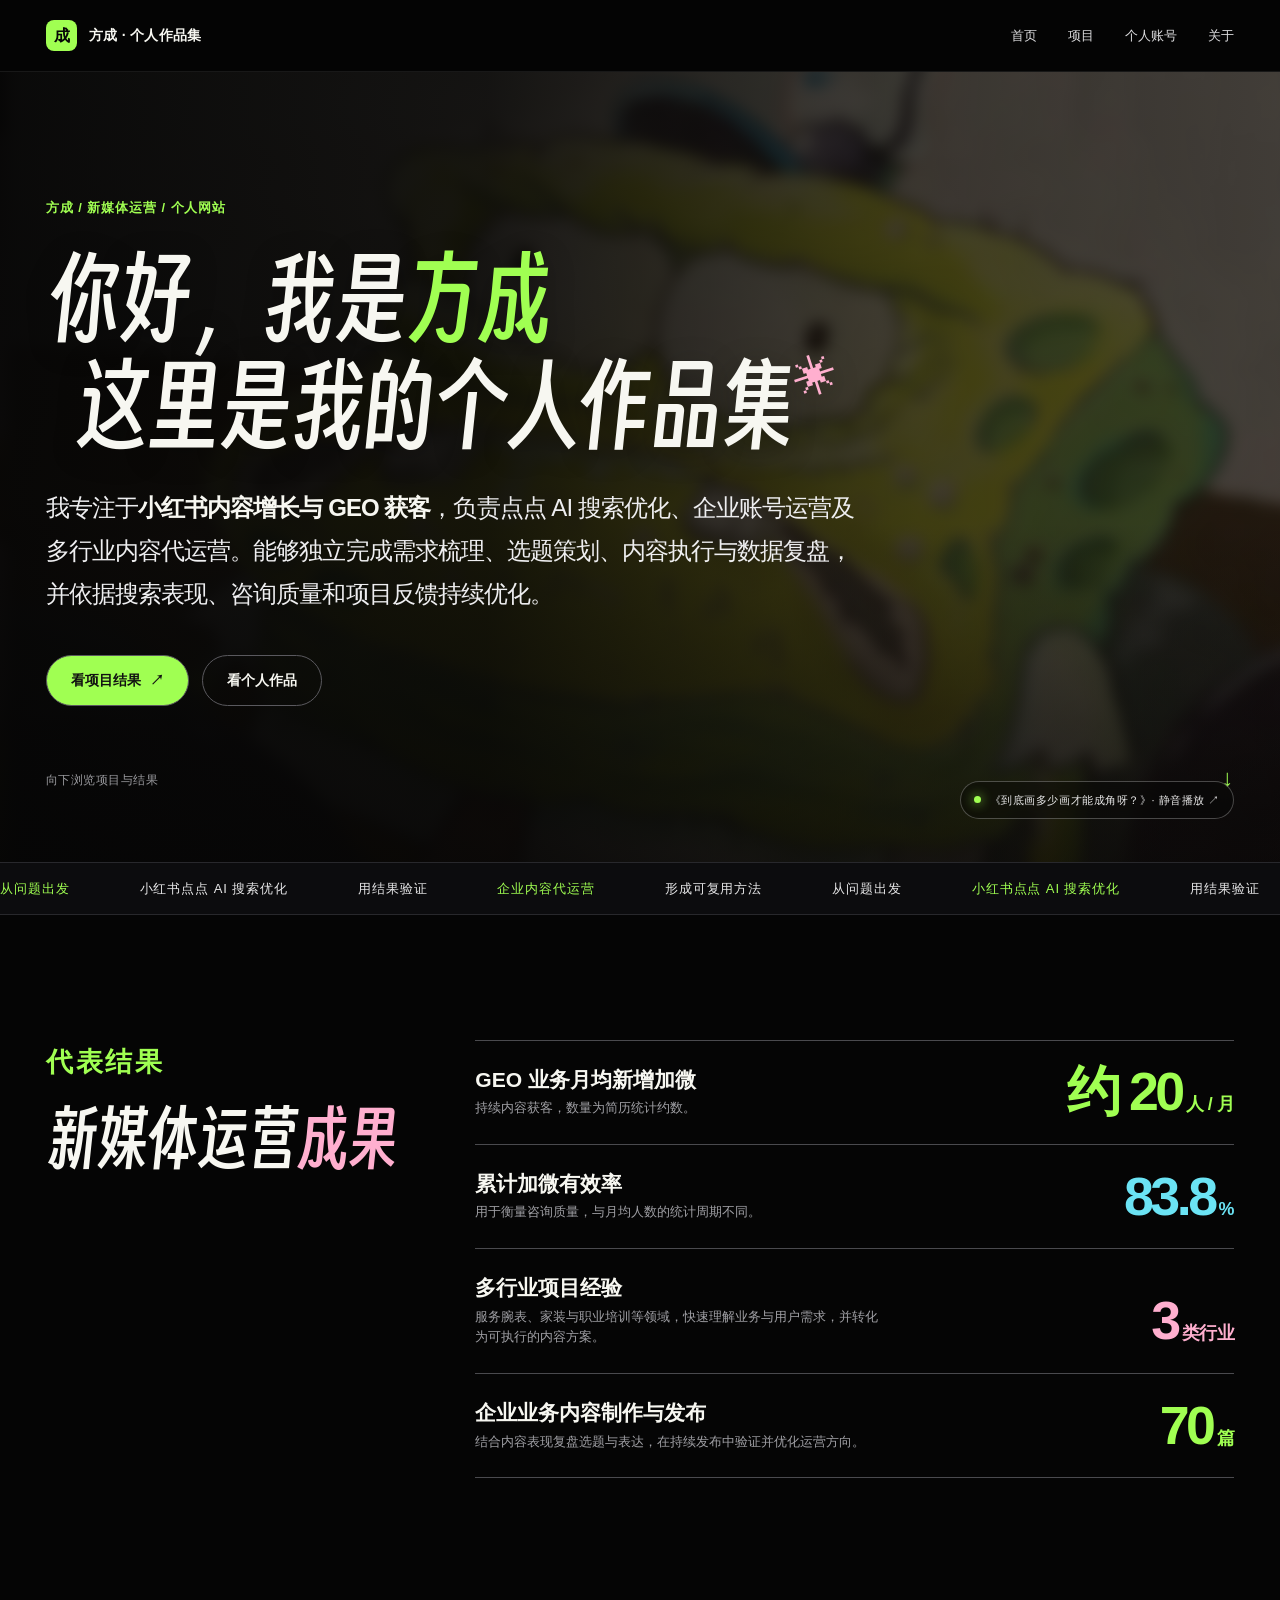
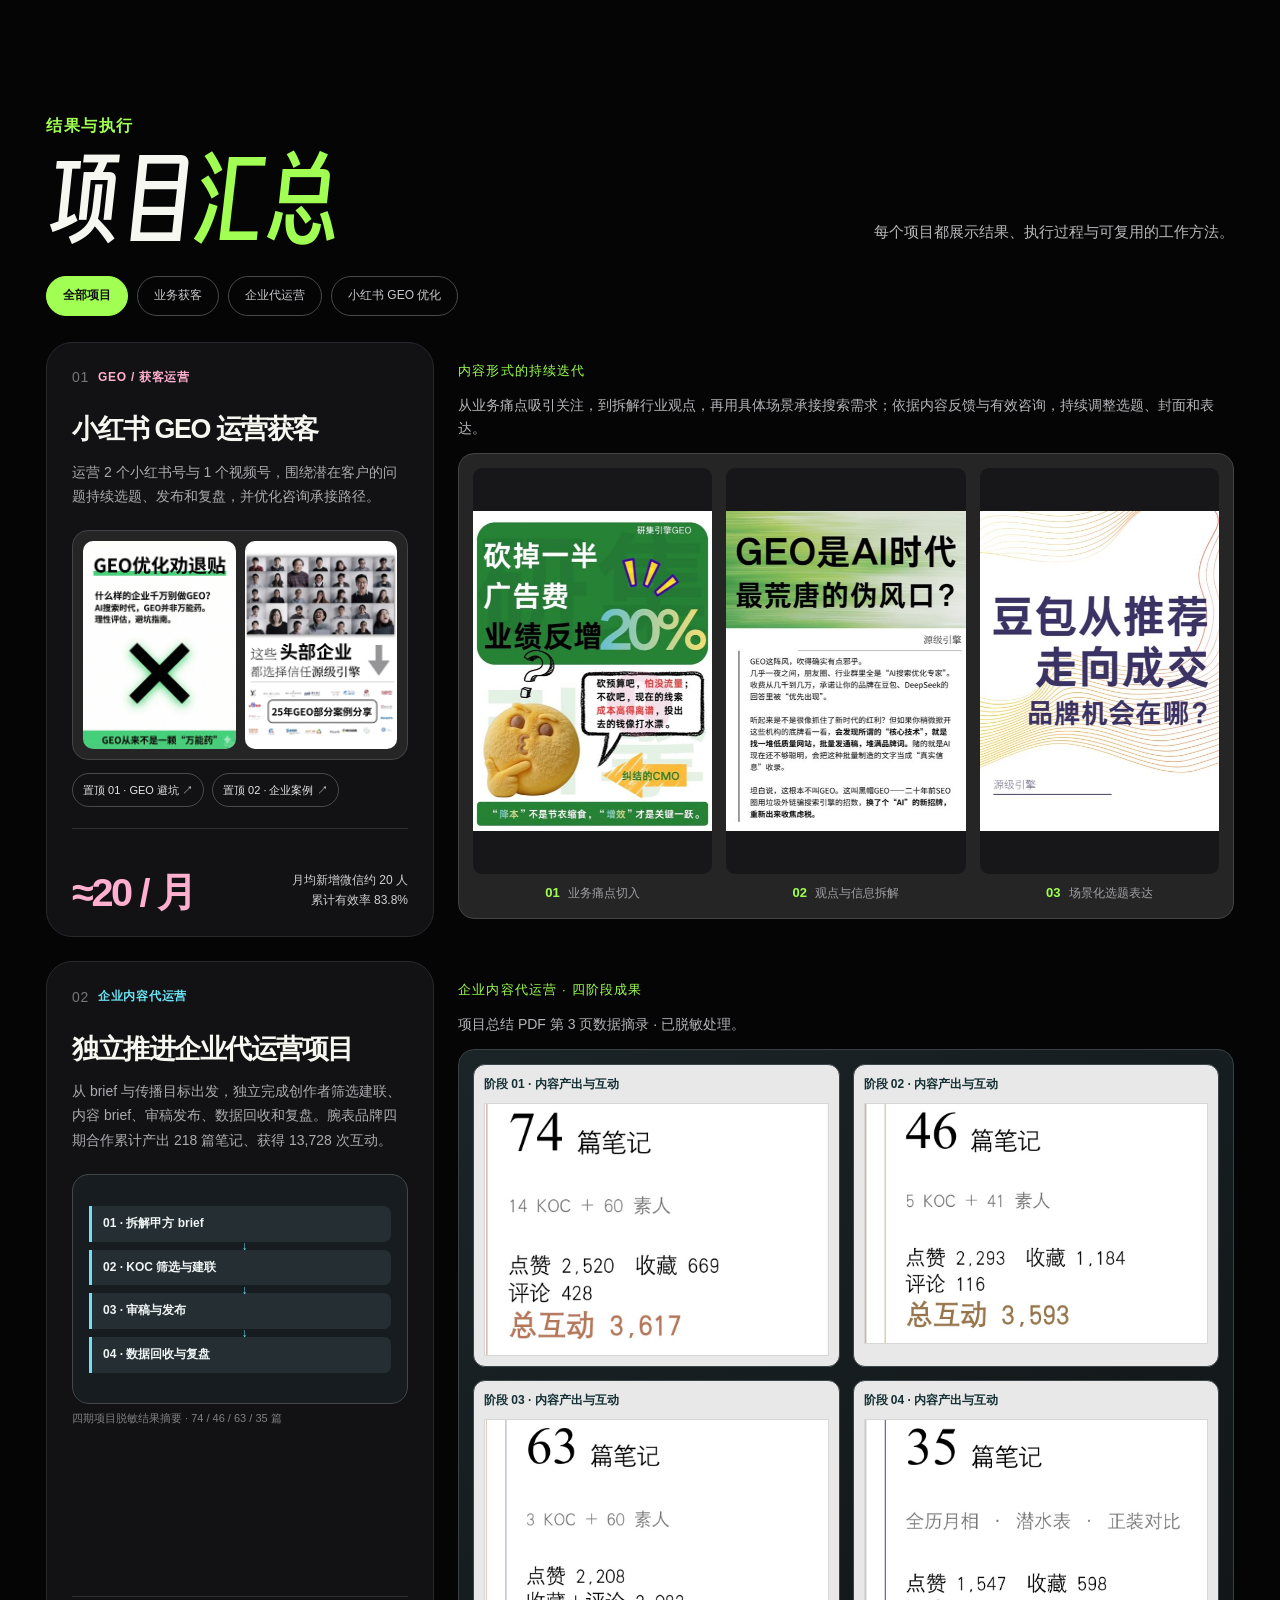
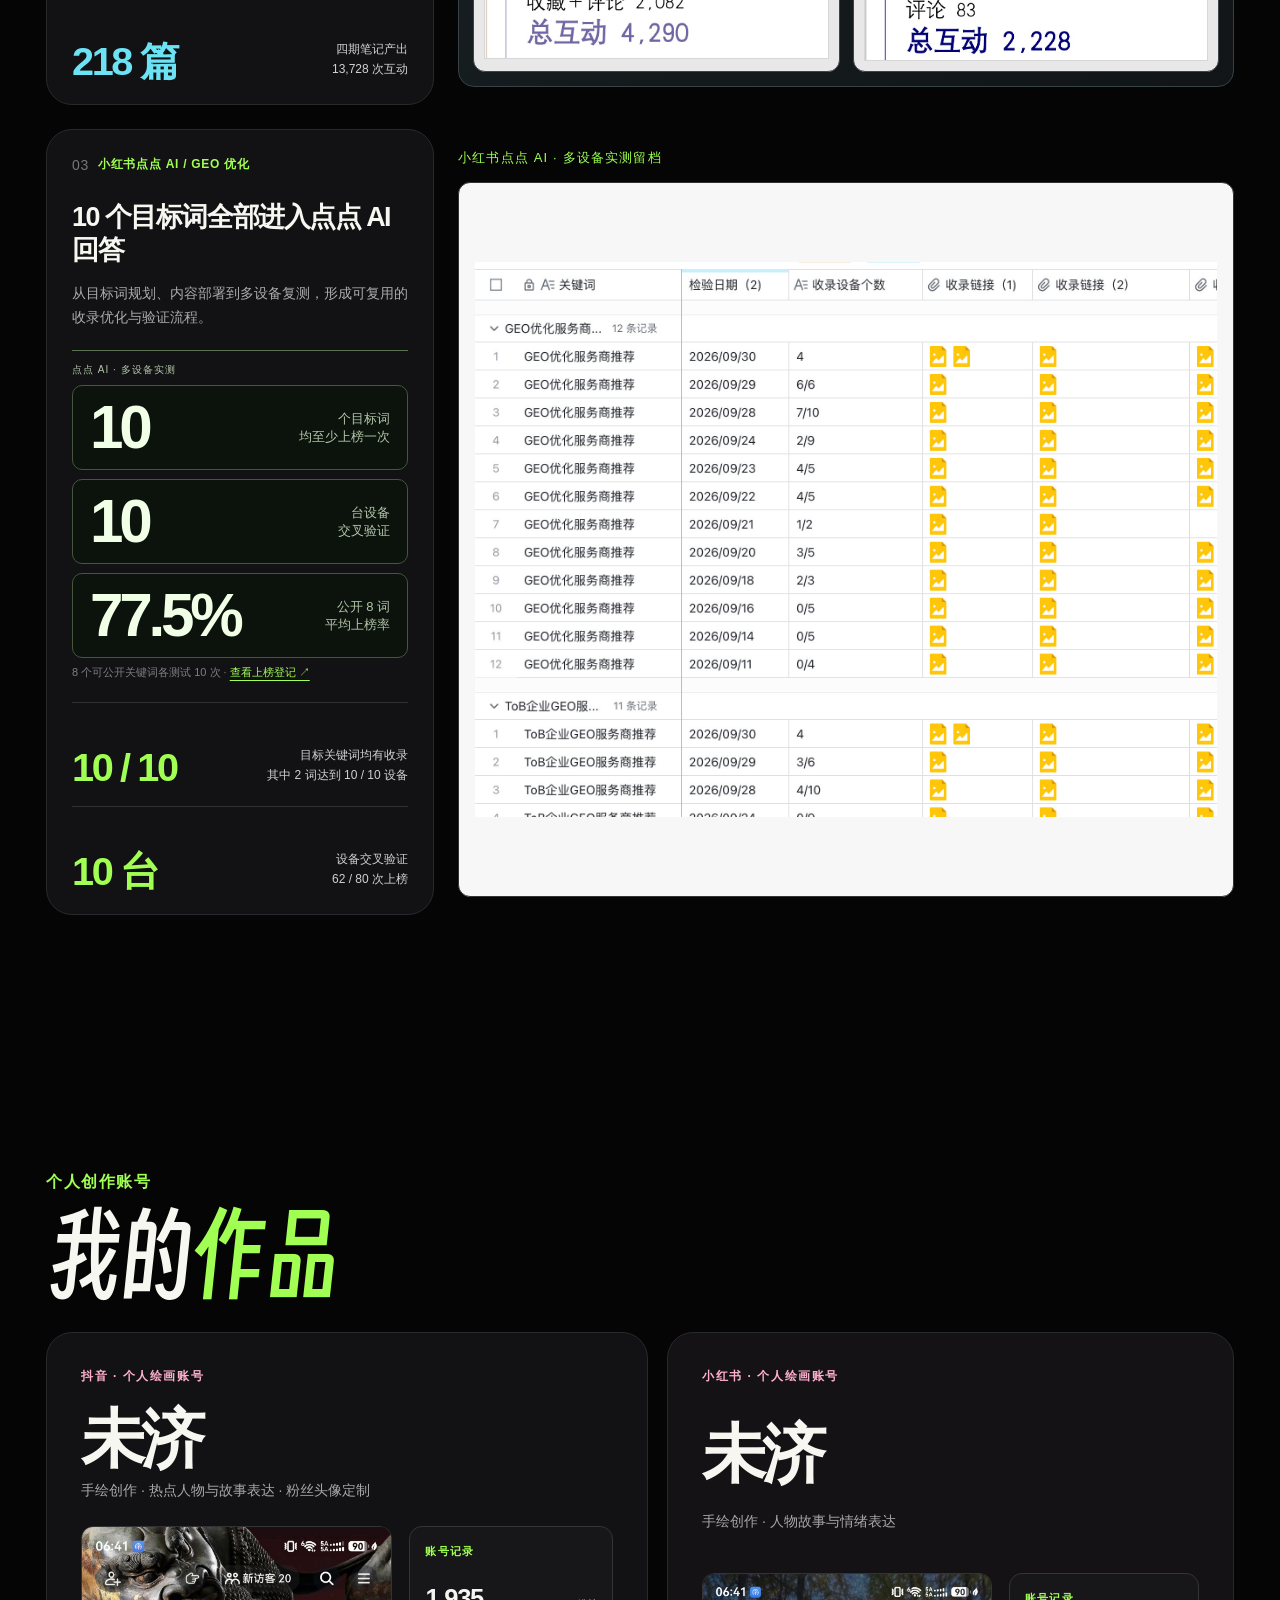
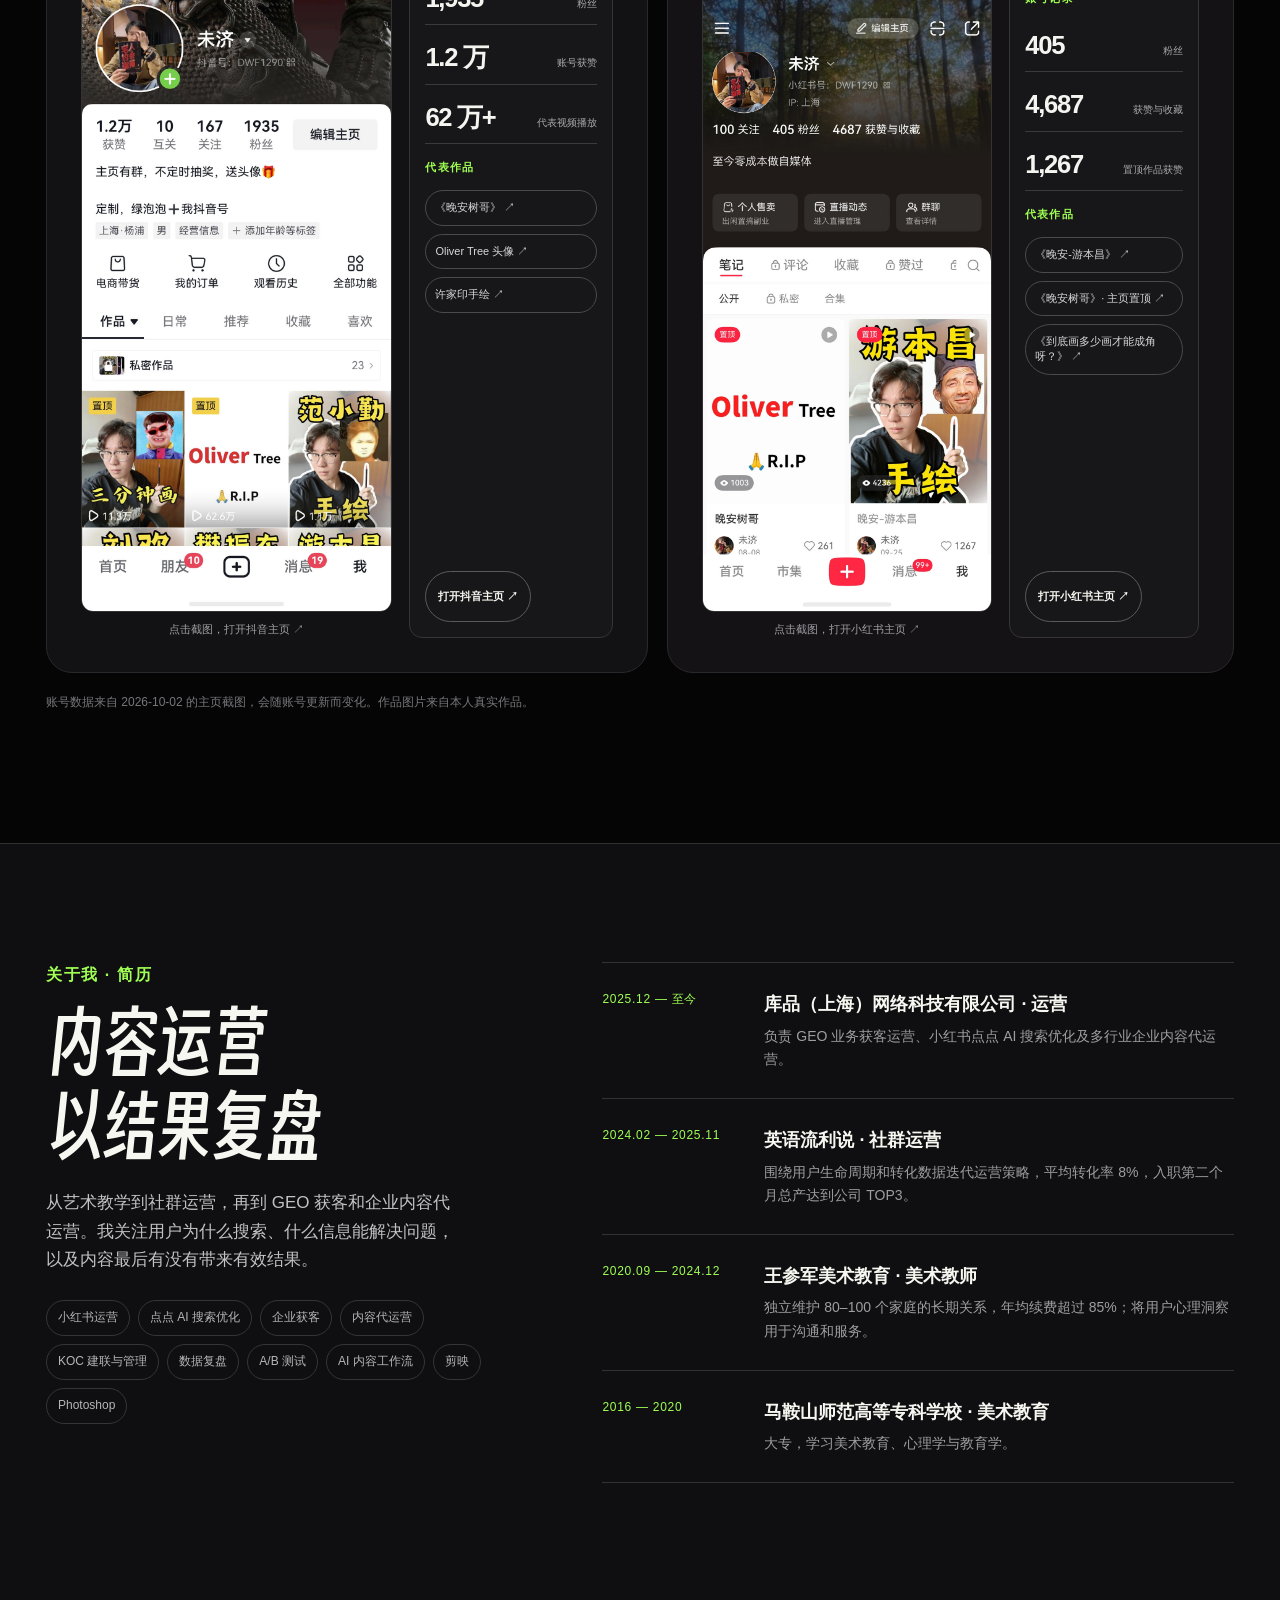
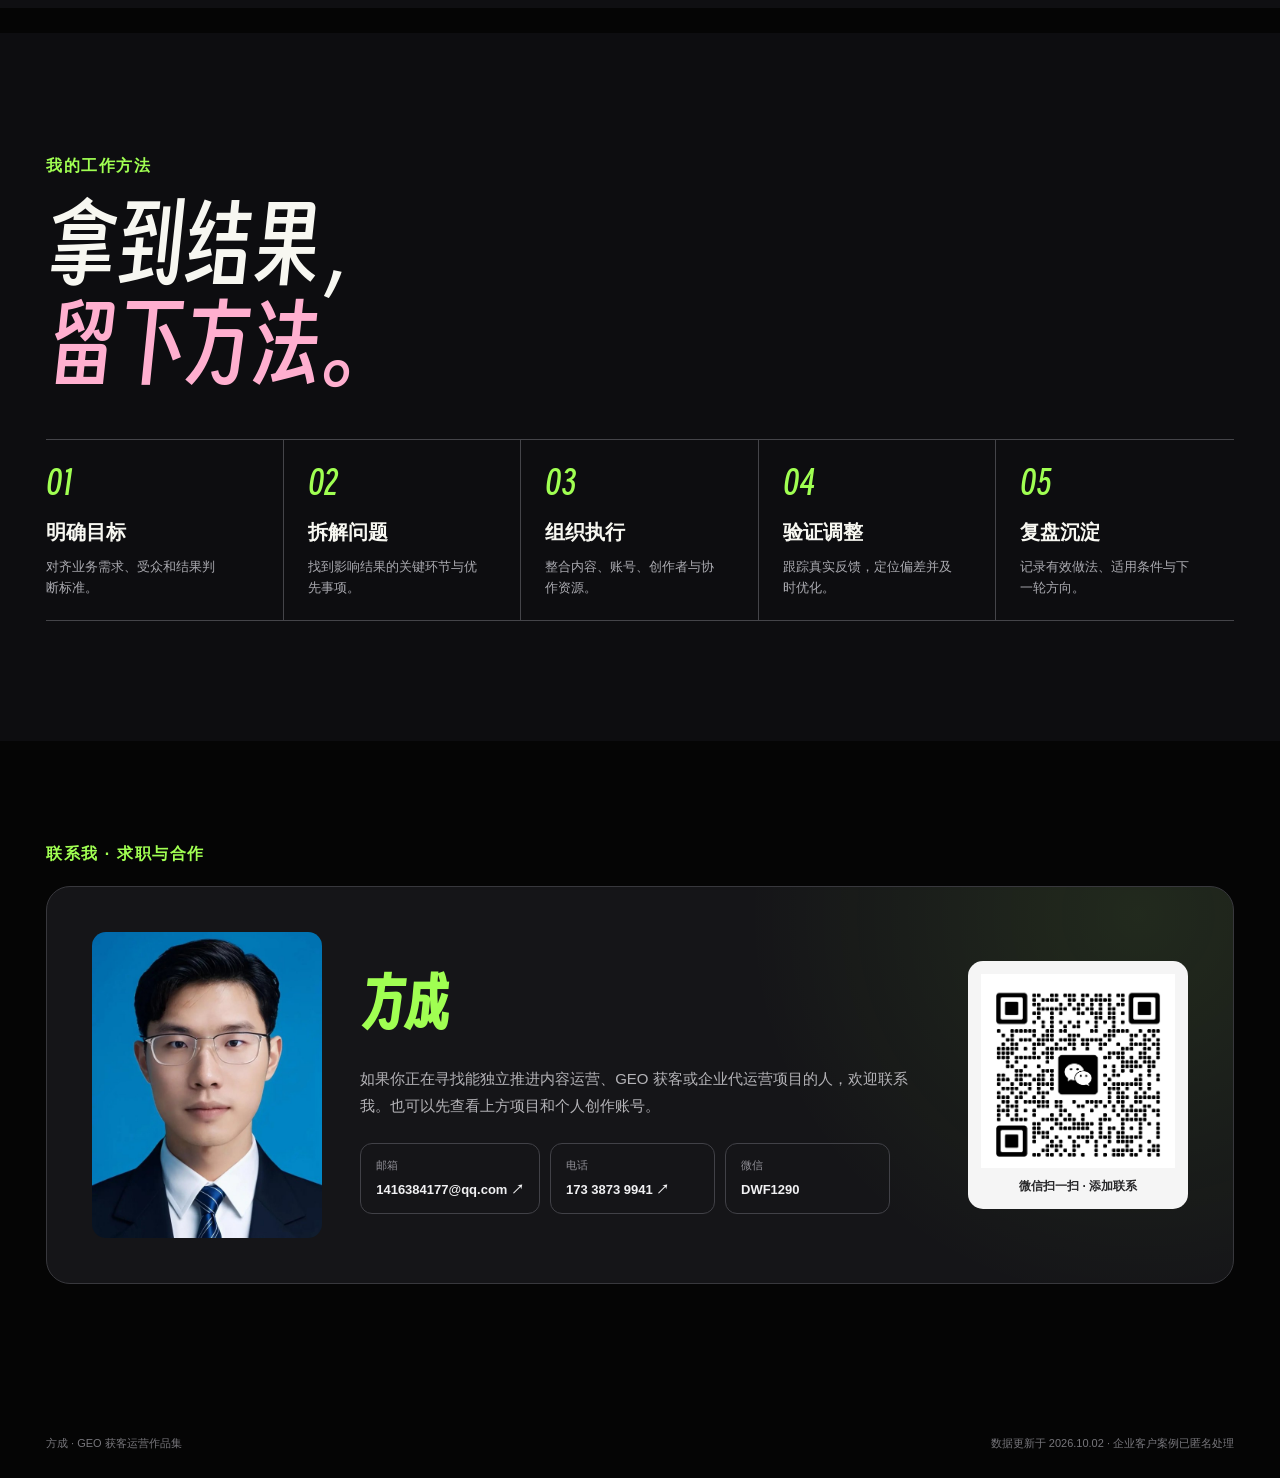
==== commit 16cd228a: "Align creator showcases, add verified works and move contact to the end" ====
--- a/index.html
+++ b/index.html
@@ -304,7 +304,7 @@
           <article class="social-card xhs">
             <div class="social-platform" style="color: var(--pink)">小红书 · 个人绘画账号</div><h3>未济</h3><div class="social-handle">手绘创作 · 人物故事与情绪表达</div>
             <div class="account-showcase"><div class="social-image-grid"><figure><a href="https://www.xiaohongshu.com/user/profile/666460df0000000003031688" target="_blank" rel="noreferrer" aria-label="打开未济小红书主页"><img class="social-image account-mobile-image" src="./assets/xhs-account-mobile.svg" alt="小红书个人账号手机主页高清截图，展示主页信息与置顶作品" loading="lazy" /></a><figcaption>点击截图，打开小红书主页 ↗</figcaption></figure></div>
-              <div class="account-side"><div class="account-side-label">账号记录</div><div class="account-metrics"><div><strong>405</strong><span>粉丝</span></div><div><strong>4,687</strong><span>获赞与收藏</span></div><div><strong>1,267</strong><span>置顶作品获赞</span></div></div><div class="account-side-label">代表作品</div><div class="social-links"><a class="social-link" href="https://www.xiaohongshu.com/discovery/item/6ab60237000000001303c2ab?source=webshare&amp;xhsshare=pc_web&amp;xsec_token=ABq18qXErULd-e8EH9YKW2dc0_sytKqEwSJ0R3sQT-wDk=&amp;xsec_source=pc_share" target="_blank" rel="noreferrer">《晚安-游本昌》 ↗</a></div><a class="button" href="https://www.xiaohongshu.com/user/profile/666460df0000000003031688" target="_blank" rel="noreferrer">打开小红书主页 ↗</a></div>
+              <div class="account-side"><div class="account-side-label">账号记录</div><div class="account-metrics"><div><strong>405</strong><span>粉丝</span></div><div><strong>4,687</strong><span>获赞与收藏</span></div><div><strong>1,267</strong><span>置顶作品获赞</span></div></div><div class="account-side-label">代表作品</div><div class="social-links"><a class="social-link" href="https://www.xiaohongshu.com/discovery/item/6ab60237000000001303c2ab?source=webshare&amp;xhsshare=pc_web&amp;xsec_token=ABq18qXErULd-e8EH9YKW2dc0_sytKqEwSJ0R3sQT-wDk=&amp;xsec_source=pc_share" target="_blank" rel="noreferrer">《晚安-游本昌》 ↗</a><a class="social-link" href="https://www.xiaohongshu.com/user/profile/666460df0000000003031688" target="_blank" rel="noreferrer" title="该作品在账号主页置顶，点击前往主页查看">《晚安树哥》· 主页置顶 ↗</a><a class="social-link" href="https://www.xiaohongshu.com/discovery/item/6a6d7377000000002203376a?source=webshare&amp;xhsshare=pc_web&amp;xsec_token=ABoa6YB2FwUqSufdt2GtxPCsKyrkqs2ZrNyNJDaq-jfG0=&amp;xsec_source=pc_share" target="_blank" rel="noreferrer">《到底画多少画才能成角呀？》 ↗</a></div><a class="button" href="https://www.xiaohongshu.com/user/profile/666460df0000000003031688" target="_blank" rel="noreferrer">打开小红书主页 ↗</a></div>
             </div>
           </article>
         </div>
@@ -320,14 +320,6 @@
             <div class="timeline-item"><div class="timeline-date">2020.09 — 2024.12</div><div><h3>王参军美术教育 · 美术教师</h3><p>独立维护 80–100 个家庭的长期关系，年均续费超过 85%；将用户心理洞察用于沟通和服务。</p></div></div>
             <div class="timeline-item"><div class="timeline-date">2016 — 2020</div><div><h3>马鞍山师范高等专科学校 · 美术教育</h3><p>大专，学习美术教育、心理学与教育学。</p></div></div>
           </div>
-        </div>
-      </section>
-      <section class="contact-section wrap" id="contact">
-        <div class="section-kicker">联系我 · 求职与合作</div>
-        <div class="contact-panel">
-          <img class="contact-portrait" src="./assets/fangcheng-contact-portrait.svg" alt="方成证件照" loading="lazy" />
-          <div class="contact-main"><h2>你好，我是<span>方成。</span></h2><p>如果你正在寻找能独立推进内容运营、GEO 获客或企业代运营项目的人，欢迎联系我。也可以先查看上方项目和个人创作账号。</p><div class="contact-methods"><a href="mailto:1416384177@qq.com"><small>邮箱</small><strong>1416384177@qq.com ↗</strong></a><a href="tel:17338739941"><small>电话</small><strong>173 3873 9941 ↗</strong></a><div><small>微信</small><strong>DWF1290</strong></div></div></div>
-          <div class="contact-qr"><img src="./assets/wechat-qr.svg" alt="方成个人微信二维码，可使用微信扫码添加" loading="lazy" /><span>微信扫一扫 · 添加联系</span></div>
         </div>
       </section>
       <section class="proof-band">
@@ -343,6 +335,14 @@
           </div>
         </div>
       </section>
+      <section class="contact-section wrap" id="contact">
+        <div class="section-kicker">联系我 · 求职与合作</div>
+        <div class="contact-panel">
+          <img class="contact-portrait" src="./assets/fangcheng-contact-portrait.svg" alt="方成证件照" loading="lazy" />
+          <div class="contact-main"><h2><span>方成</span></h2><p>如果你正在寻找能独立推进内容运营、GEO 获客或企业代运营项目的人，欢迎联系我。也可以先查看上方项目和个人创作账号。</p><div class="contact-methods"><a href="mailto:1416384177@qq.com"><small>邮箱</small><strong>1416384177@qq.com ↗</strong></a><a href="tel:17338739941"><small>电话</small><strong>173 3873 9941 ↗</strong></a><div><small>微信</small><strong>DWF1290</strong></div></div></div>
+          <div class="contact-qr"><img src="./assets/wechat-qr.svg" alt="方成个人微信二维码，可使用微信扫码添加" loading="lazy" /><span>微信扫一扫 · 添加联系</span></div>
+        </div>
+      </section>
     </main>
 
     <footer class="footer wrap">
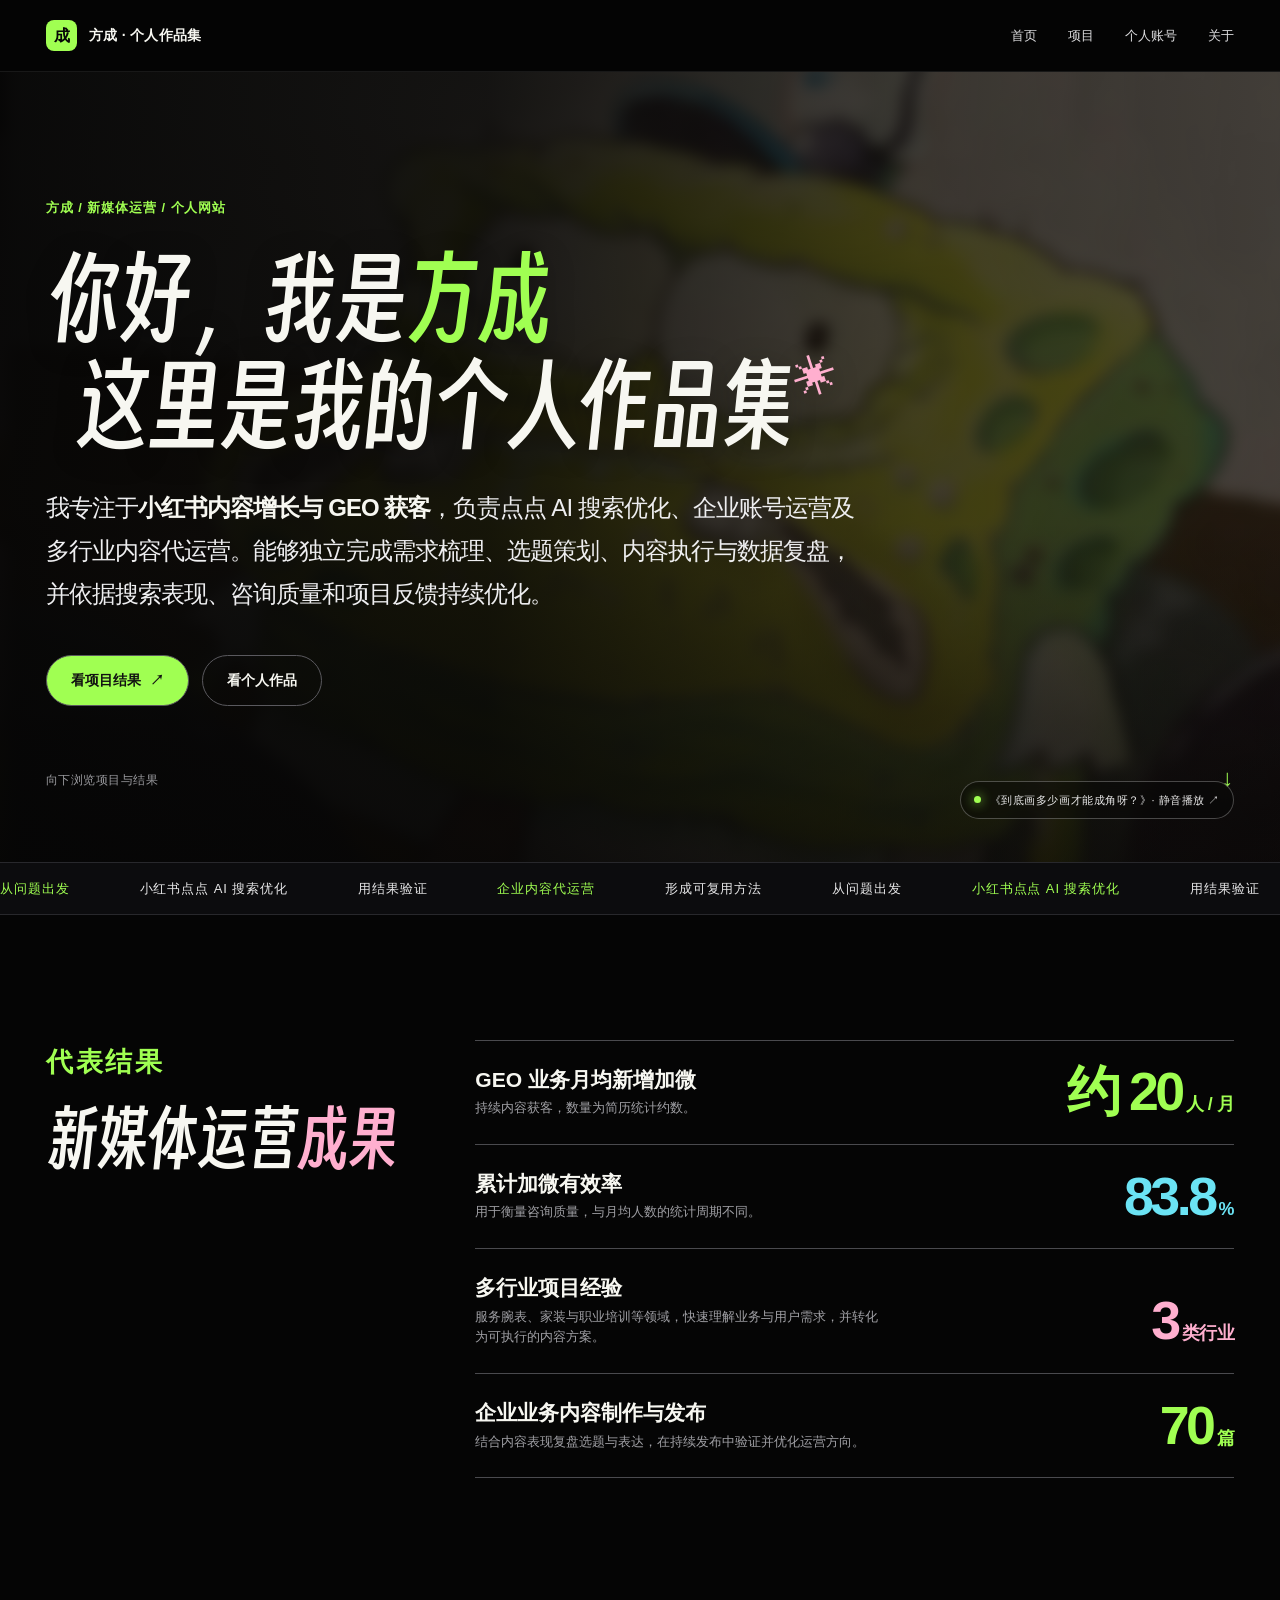
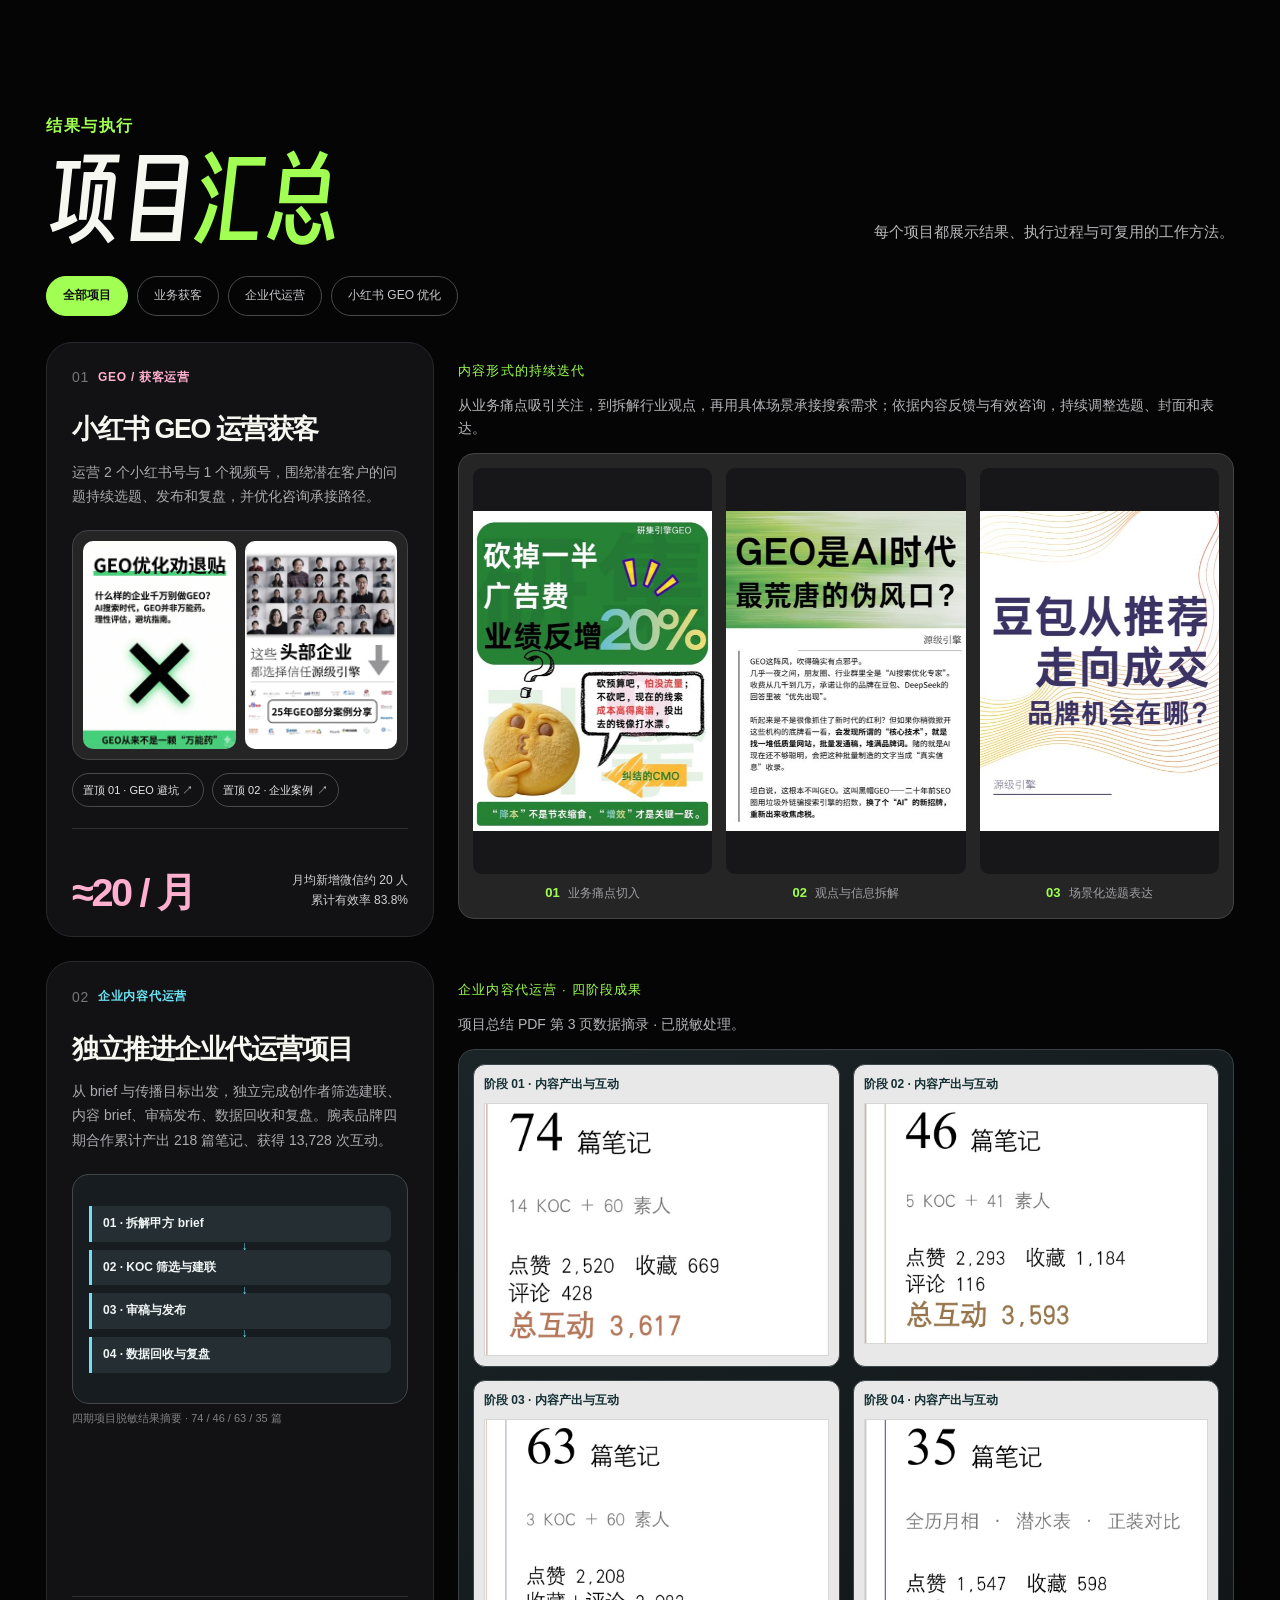
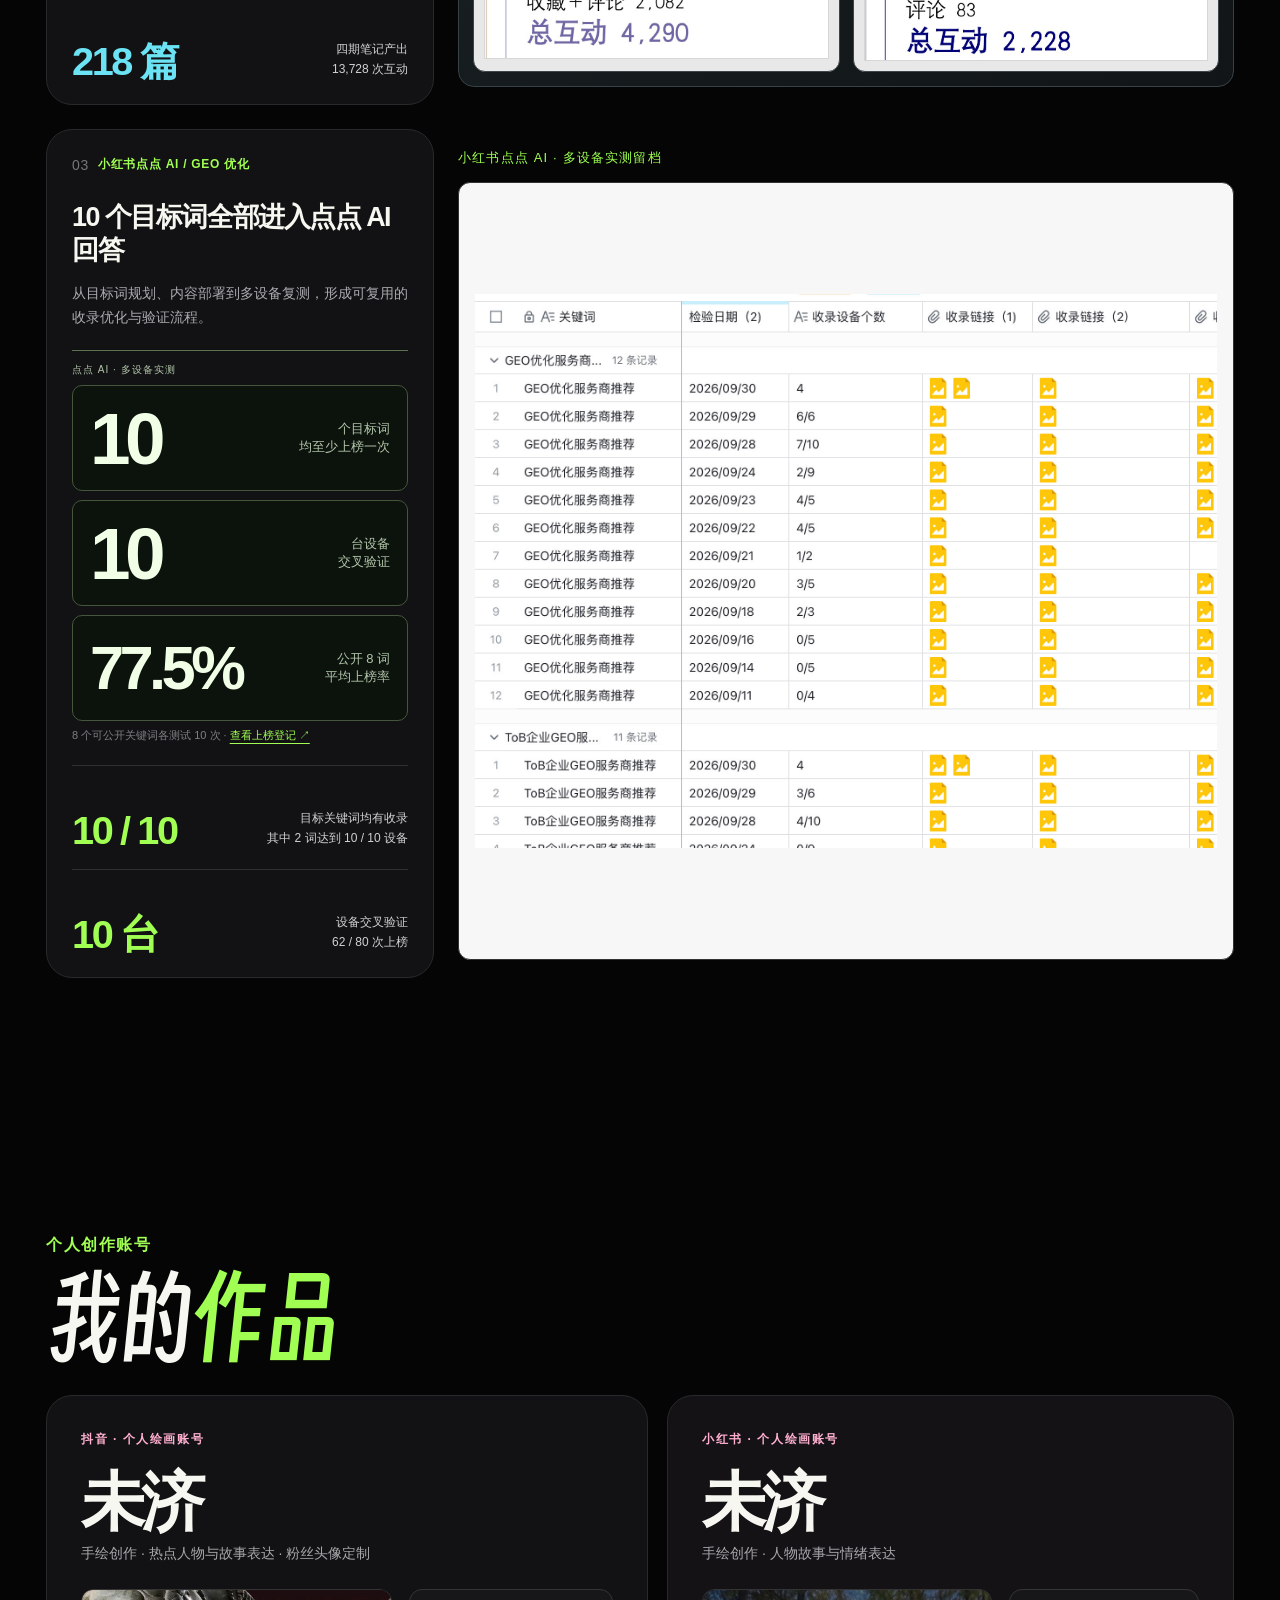
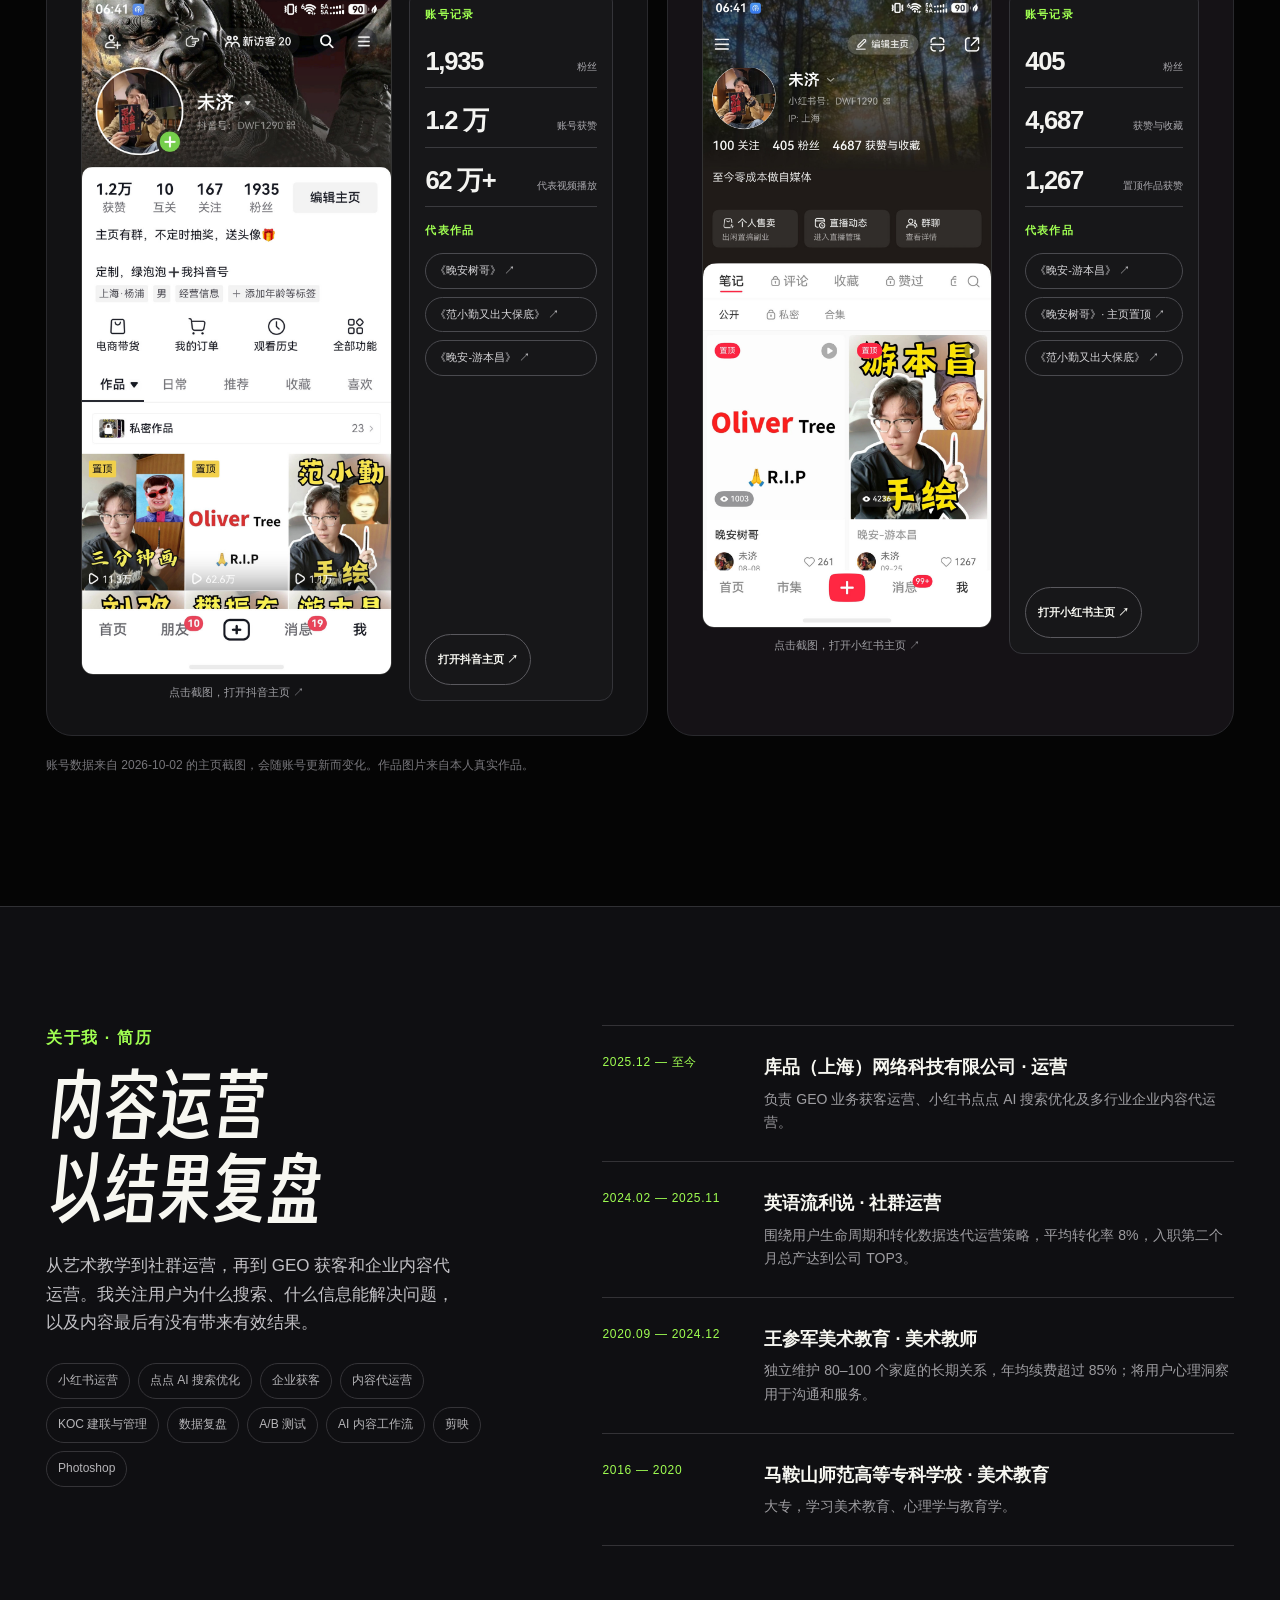
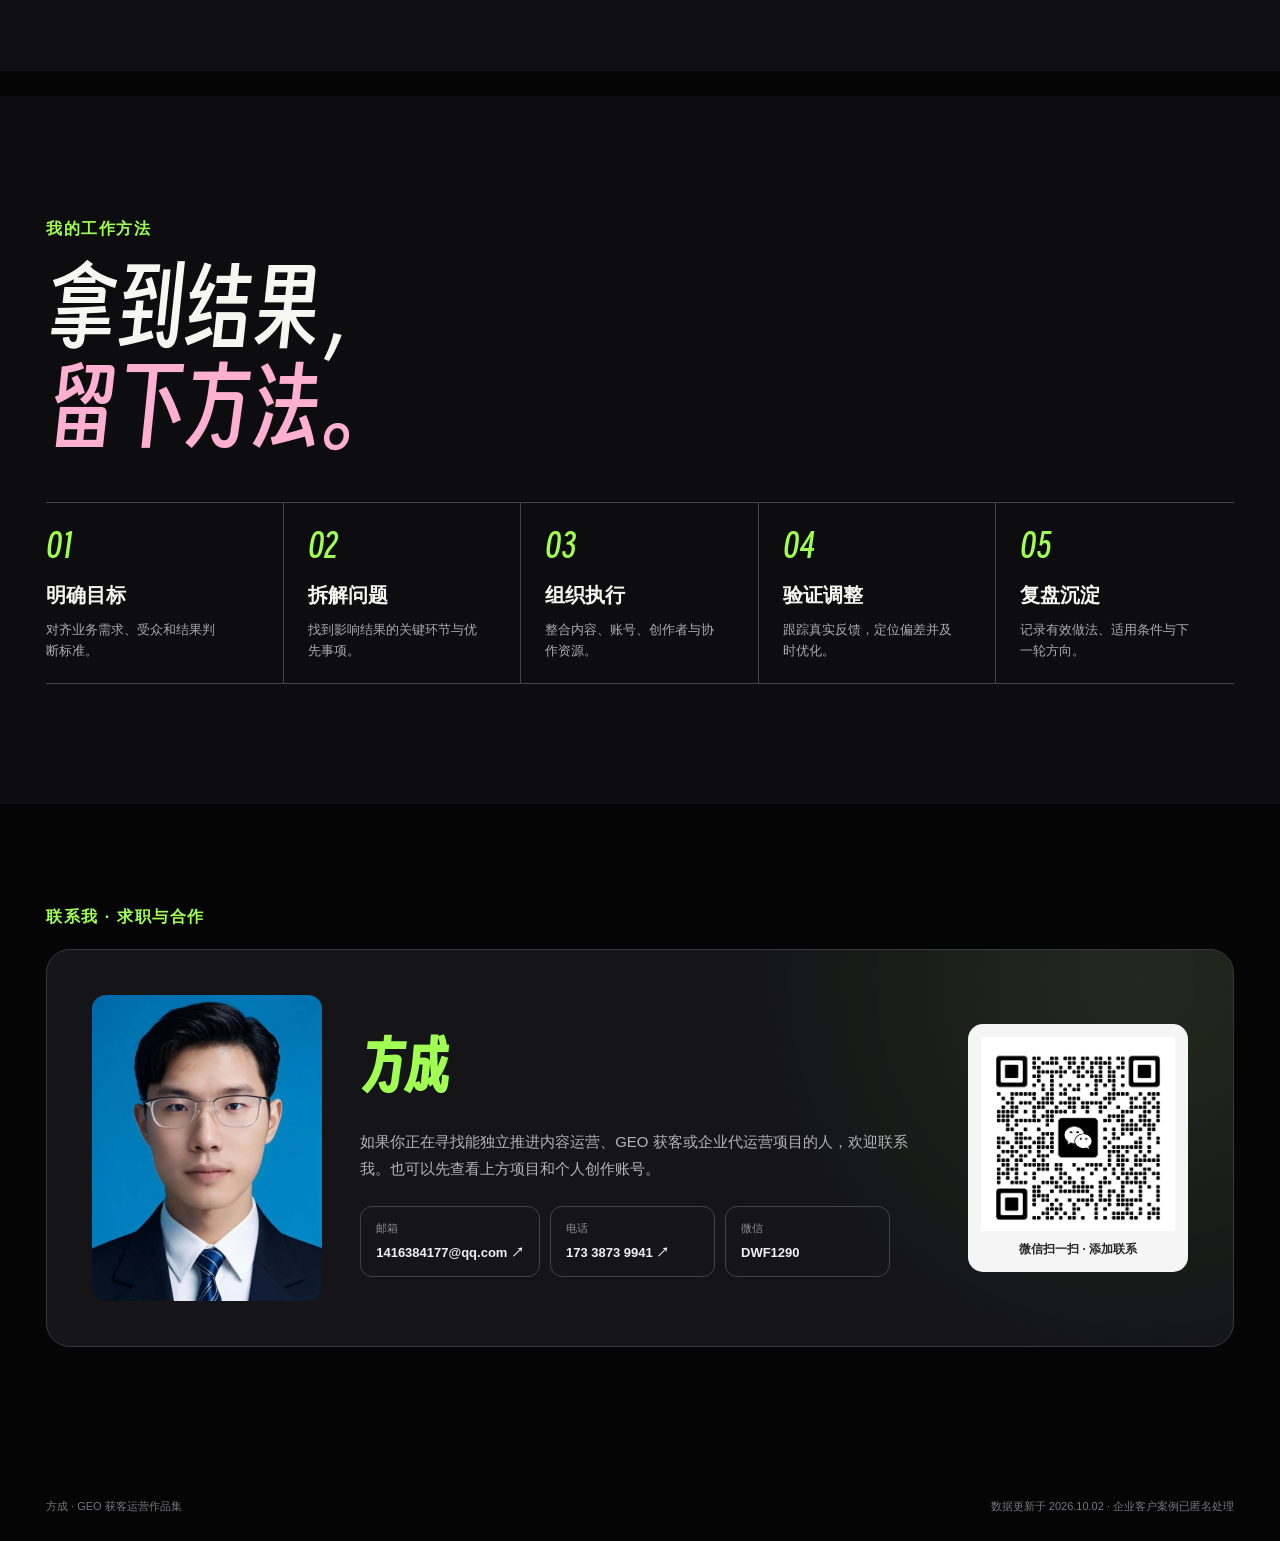
==== commit 771f51ea: "Update selected Douyin and Xiaohongshu portfolio work links" ====
--- a/index.html
+++ b/index.html
@@ -298,13 +298,13 @@
           <article class="social-card">
             <div class="social-platform">抖音 · 个人绘画账号</div><h3>未济</h3><div class="social-handle">手绘创作 · 热点人物与故事表达 · 粉丝头像定制</div>
             <div class="account-showcase"><div class="social-image-grid"><figure><a href="https://www.douyin.com/user/MS4wLjABAAAA1M1_pkEYsKEpMfAr6Z3ibbysePYXROWlN20IpAIV2Zo" target="_blank" rel="noreferrer" aria-label="打开未济抖音主页"><img class="social-image account-mobile-image" src="./assets/douyin-account-mobile.svg" alt="抖音账号手机主页高清截图，展示主页信息与代表作品" loading="lazy" /></a><figcaption>点击截图，打开抖音主页 ↗</figcaption></figure></div>
-              <div class="account-side"><div class="account-side-label">账号记录</div><div class="account-metrics"><div><strong>1,935</strong><span>粉丝</span></div><div><strong>1.2 万</strong><span>账号获赞</span></div><div><strong>62 万+</strong><span>代表视频播放</span></div></div><div class="account-side-label">代表作品</div><div class="social-links"><a class="social-link" href="https://www.douyin.com/video/7671533516735953762" target="_blank" rel="noreferrer">《晚安树哥》 ↗</a><a class="social-link" href="https://www.douyin.com/video/7656383777392561507" target="_blank" rel="noreferrer">Oliver Tree 头像 ↗</a><a class="social-link" href="https://www.douyin.com/note/7671661548808930275" target="_blank" rel="noreferrer">许家印手绘 ↗</a></div><a class="button" href="https://www.douyin.com/user/MS4wLjABAAAA1M1_pkEYsKEpMfAr6Z3ibbysePYXROWlN20IpAIV2Zo" target="_blank" rel="noreferrer">打开抖音主页 ↗</a></div>
+              <div class="account-side"><div class="account-side-label">账号记录</div><div class="account-metrics"><div><strong>1,935</strong><span>粉丝</span></div><div><strong>1.2 万</strong><span>账号获赞</span></div><div><strong>62 万+</strong><span>代表视频播放</span></div></div><div class="account-side-label">代表作品</div><div class="social-links"><a class="social-link" href="https://www.douyin.com/video/7671533516735953762" target="_blank" rel="noreferrer">《晚安树哥》 ↗</a><a class="social-link" href="https://v.douyin.com/CBX5cLGXmQw/" target="_blank" rel="noreferrer">《范小勤又出大保底》 ↗</a><a class="social-link" href="https://v.douyin.com/EeqIUEa1saI/" target="_blank" rel="noreferrer">《晚安-游本昌》 ↗</a></div><a class="button" href="https://www.douyin.com/user/MS4wLjABAAAA1M1_pkEYsKEpMfAr6Z3ibbysePYXROWlN20IpAIV2Zo" target="_blank" rel="noreferrer">打开抖音主页 ↗</a></div>
             </div>
           </article>
           <article class="social-card xhs">
             <div class="social-platform" style="color: var(--pink)">小红书 · 个人绘画账号</div><h3>未济</h3><div class="social-handle">手绘创作 · 人物故事与情绪表达</div>
             <div class="account-showcase"><div class="social-image-grid"><figure><a href="https://www.xiaohongshu.com/user/profile/666460df0000000003031688" target="_blank" rel="noreferrer" aria-label="打开未济小红书主页"><img class="social-image account-mobile-image" src="./assets/xhs-account-mobile.svg" alt="小红书个人账号手机主页高清截图，展示主页信息与置顶作品" loading="lazy" /></a><figcaption>点击截图，打开小红书主页 ↗</figcaption></figure></div>
-              <div class="account-side"><div class="account-side-label">账号记录</div><div class="account-metrics"><div><strong>405</strong><span>粉丝</span></div><div><strong>4,687</strong><span>获赞与收藏</span></div><div><strong>1,267</strong><span>置顶作品获赞</span></div></div><div class="account-side-label">代表作品</div><div class="social-links"><a class="social-link" href="https://www.xiaohongshu.com/discovery/item/6ab60237000000001303c2ab?source=webshare&amp;xhsshare=pc_web&amp;xsec_token=ABq18qXErULd-e8EH9YKW2dc0_sytKqEwSJ0R3sQT-wDk=&amp;xsec_source=pc_share" target="_blank" rel="noreferrer">《晚安-游本昌》 ↗</a><a class="social-link" href="https://www.xiaohongshu.com/user/profile/666460df0000000003031688" target="_blank" rel="noreferrer" title="该作品在账号主页置顶，点击前往主页查看">《晚安树哥》· 主页置顶 ↗</a><a class="social-link" href="https://www.xiaohongshu.com/discovery/item/6a6d7377000000002203376a?source=webshare&amp;xhsshare=pc_web&amp;xsec_token=ABoa6YB2FwUqSufdt2GtxPCsKyrkqs2ZrNyNJDaq-jfG0=&amp;xsec_source=pc_share" target="_blank" rel="noreferrer">《到底画多少画才能成角呀？》 ↗</a></div><a class="button" href="https://www.xiaohongshu.com/user/profile/666460df0000000003031688" target="_blank" rel="noreferrer">打开小红书主页 ↗</a></div>
+              <div class="account-side"><div class="account-side-label">账号记录</div><div class="account-metrics"><div><strong>405</strong><span>粉丝</span></div><div><strong>4,687</strong><span>获赞与收藏</span></div><div><strong>1,267</strong><span>置顶作品获赞</span></div></div><div class="account-side-label">代表作品</div><div class="social-links"><a class="social-link" href="https://www.xiaohongshu.com/discovery/item/6ab60237000000001303c2ab?source=webshare&amp;xhsshare=pc_web&amp;xsec_token=ABq18qXErULd-e8EH9YKW2dc0_sytKqEwSJ0R3sQT-wDk=&amp;xsec_source=pc_share" target="_blank" rel="noreferrer">《晚安-游本昌》 ↗</a><a class="social-link" href="https://www.xiaohongshu.com/user/profile/666460df0000000003031688" target="_blank" rel="noreferrer" title="该作品在账号主页置顶，点击前往主页查看">《晚安树哥》· 主页置顶 ↗</a><a class="social-link" href="https://www.xiaohongshu.com/discovery/item/6abdf08a000000000a01db14?source=webshare&amp;xhsshare=pc_web&amp;xsec_token=ABYskGTvJ_BKhmnJb6qv7BgX3EFn2Nt9VQKJ5-vpxMIEw=&amp;xsec_source=pc_share" target="_blank" rel="noreferrer">《范小勤又出大保底》 ↗</a></div><a class="button" href="https://www.xiaohongshu.com/user/profile/666460df0000000003031688" target="_blank" rel="noreferrer">打开小红书主页 ↗</a></div>
             </div>
           </article>
         </div>
--- a/visual-v2.css
+++ b/visual-v2.css
@@ -615,7 +615,7 @@
   .service-phase-gallery figcaption { font-size: 10px; }
   .case-row .geo-proof-stats div { min-height: 76px; padding: 10px 13px; }
   .case-row .case-card[data-category="search"] .geo-proof-stats strong { font-size: clamp(44px,12vw,56px); }
-  .case-row .geo-proof-stats div span { font-size: 11px; }
+.case-row .geo-proof-stats div span { font-size: 11px; }
   .contact-section { padding: 72px 0 82px; }
   .contact-panel { grid-template-columns: 90px minmax(0,1fr); gap: 18px; padding: 18px; }
   .contact-main h2 { font-size: 35px; }
@@ -623,3 +623,19 @@
   .contact-methods { grid-column: 1 / -1; }
   .contact-methods > * { min-width: 100%; }
 }
+
+/* Keep the editable text wrapper from shrinking the three proof numbers. */
+.case-row .case-card[data-category="search"] .geo-proof-stats div { min-height: 106px; }
+.case-row .case-card[data-category="search"] .geo-proof-stats strong { display: inline-flex; align-items: center; min-height: 82px; font-size: clamp(68px, 5.7vw, 82px); line-height: .95; letter-spacing: -.075em; }
+.case-row .case-card[data-category="search"] .geo-proof-stats div:last-child strong { font-size: clamp(55px, 4.8vw, 70px); }
+.case-row .case-card[data-category="search"] .geo-proof-stats strong > .editable-text-run { color: inherit; font: inherit; letter-spacing: inherit; line-height: inherit; white-space: nowrap; }
+
+.social-grid .social-card { justify-content: flex-start; }
+.account-showcase .social-image-grid figure { width: min(100%, 330px); }
+.account-showcase .social-image-grid .account-mobile-image { width: 100%; height: auto; }
+
+@media (max-width: 520px) {
+  .case-row .case-card[data-category="search"] .geo-proof-stats div { min-height: 86px; }
+  .case-row .case-card[data-category="search"] .geo-proof-stats strong { min-height: 62px; font-size: clamp(49px, 13vw, 62px); }
+  .case-row .case-card[data-category="search"] .geo-proof-stats div:last-child strong { font-size: clamp(42px, 11vw, 53px); }
+}
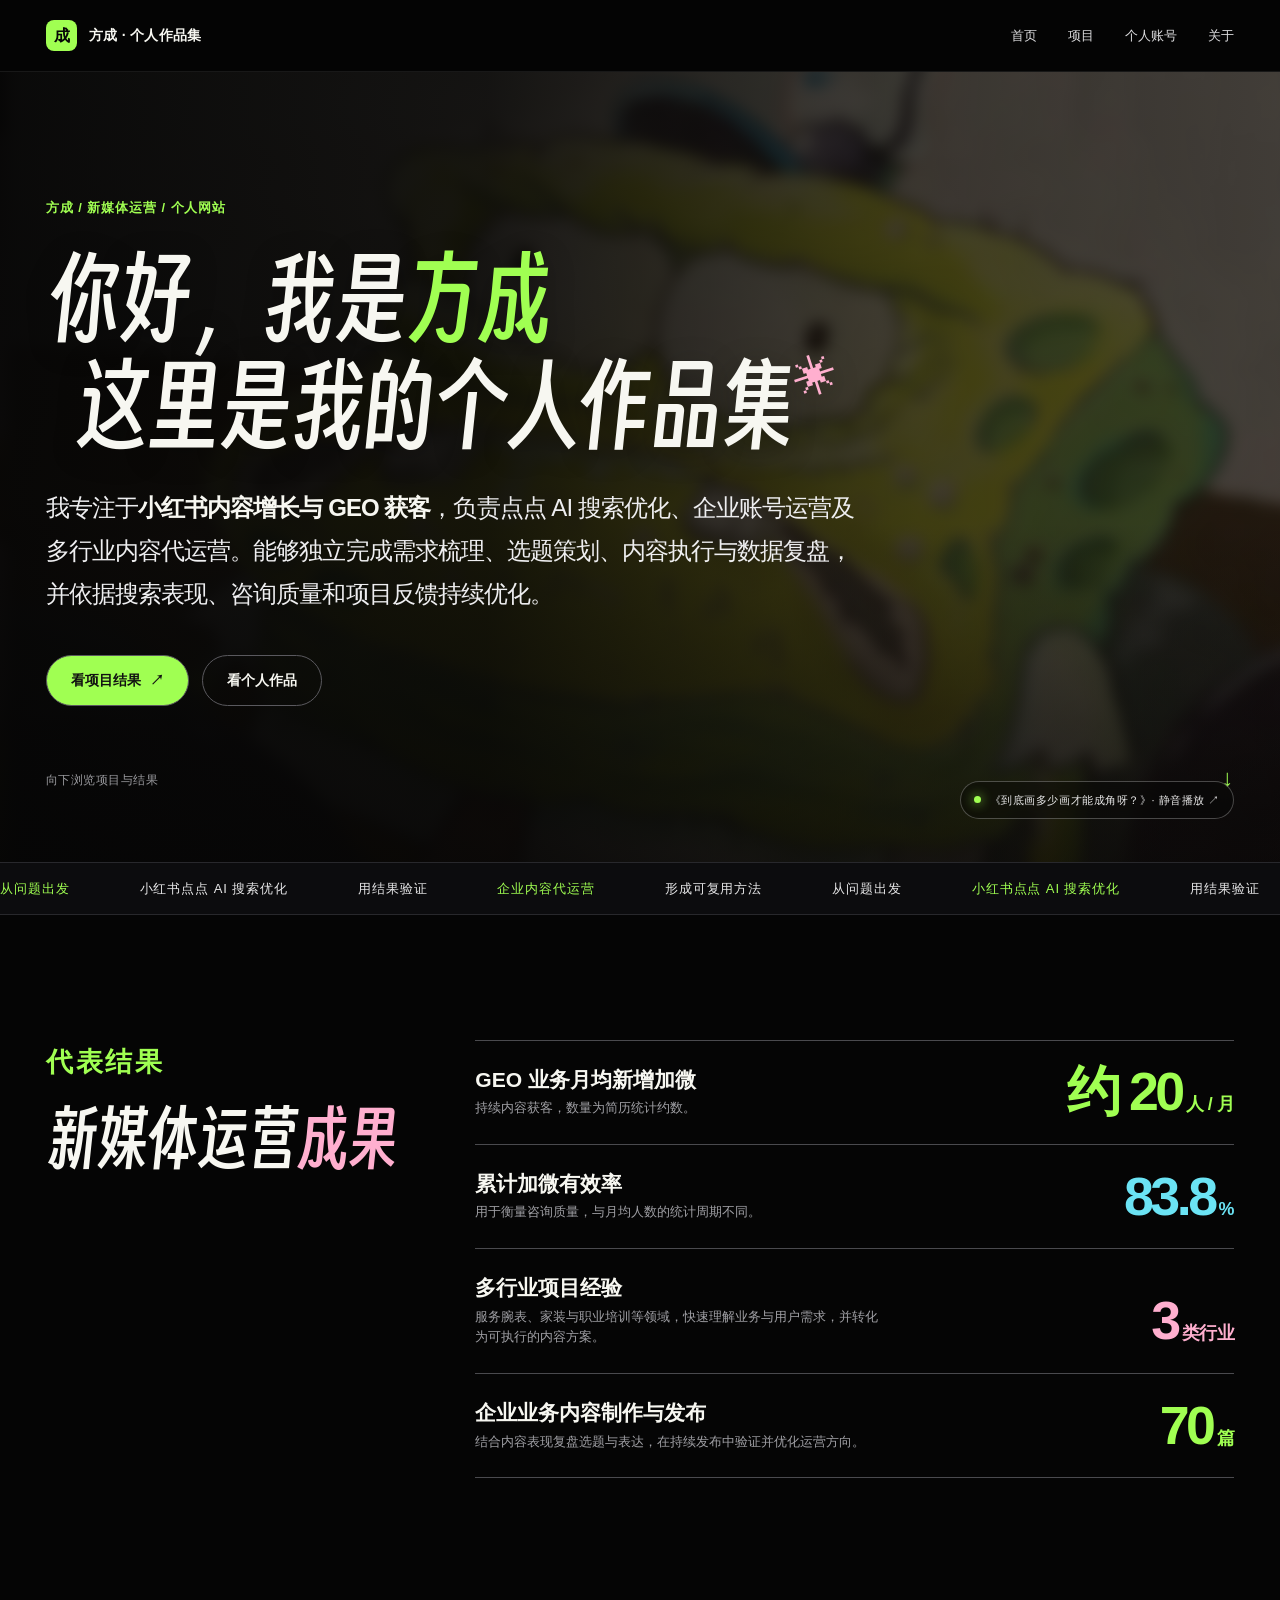
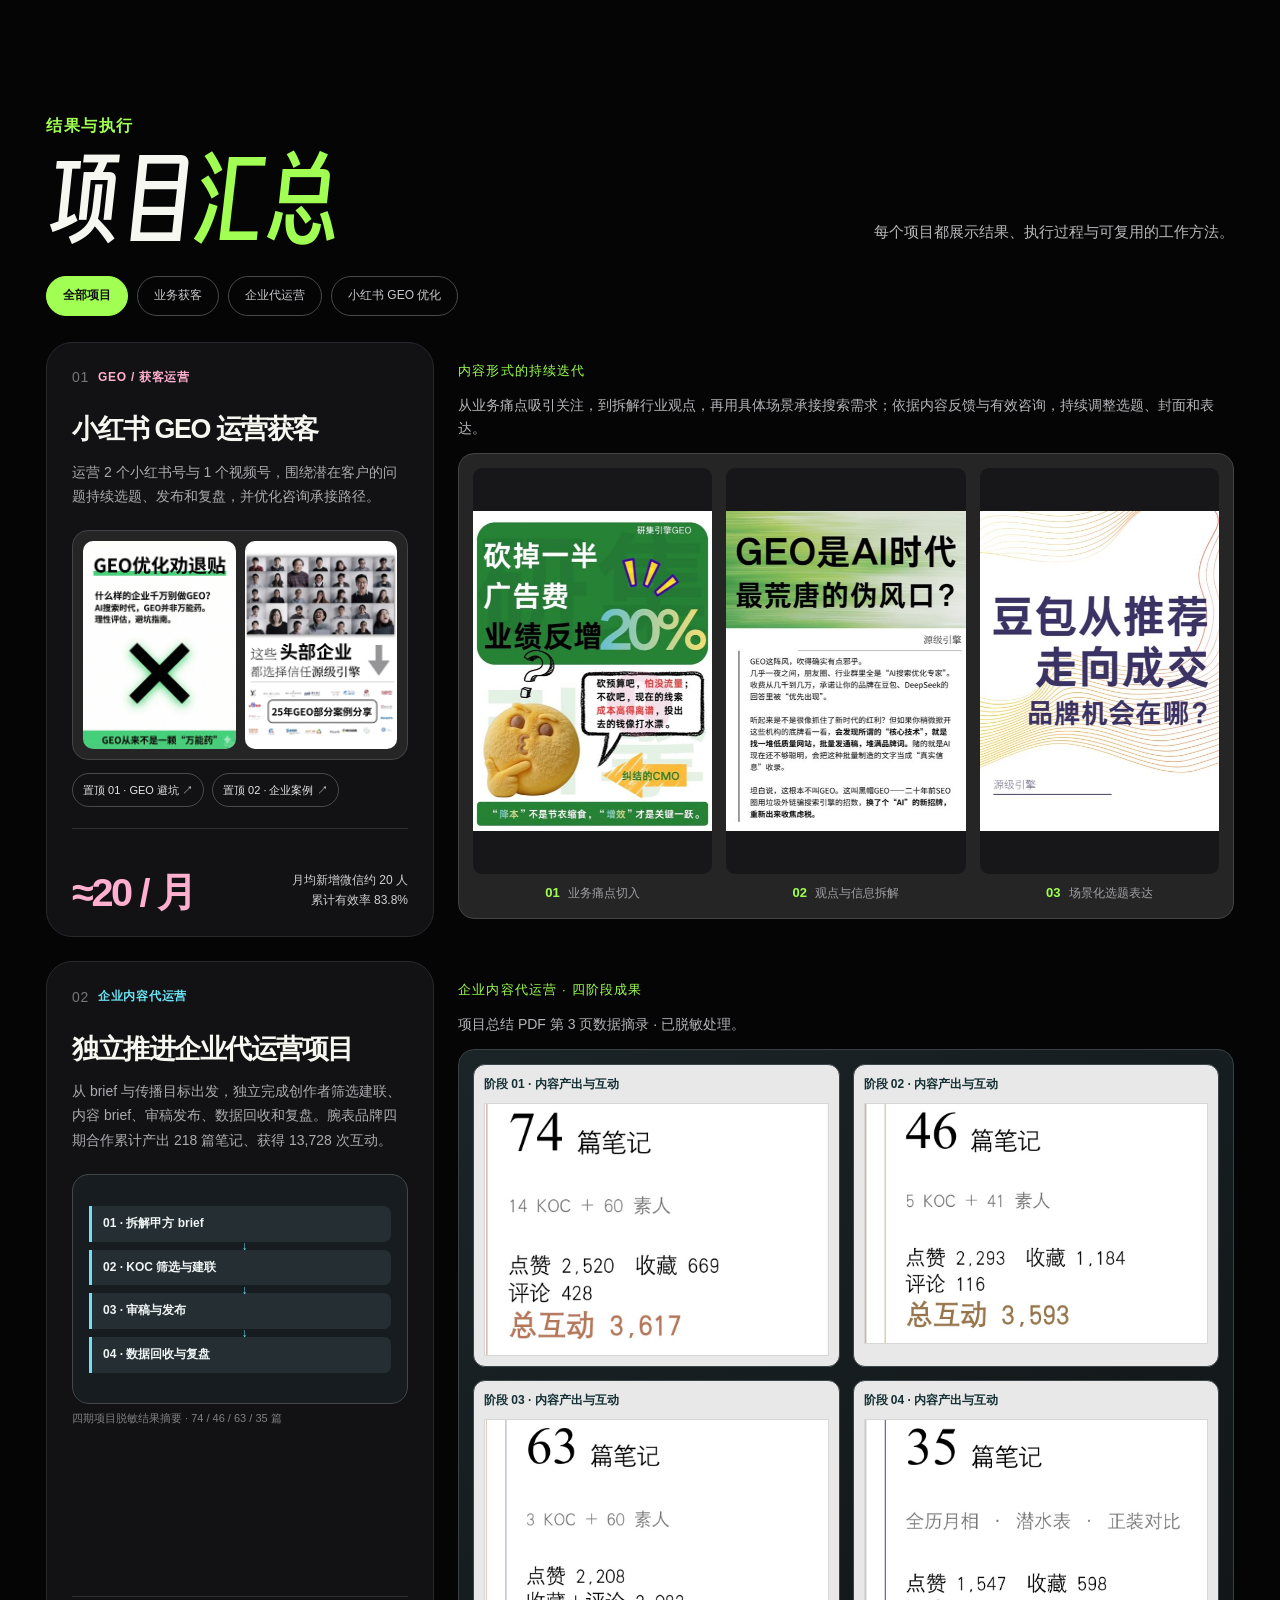
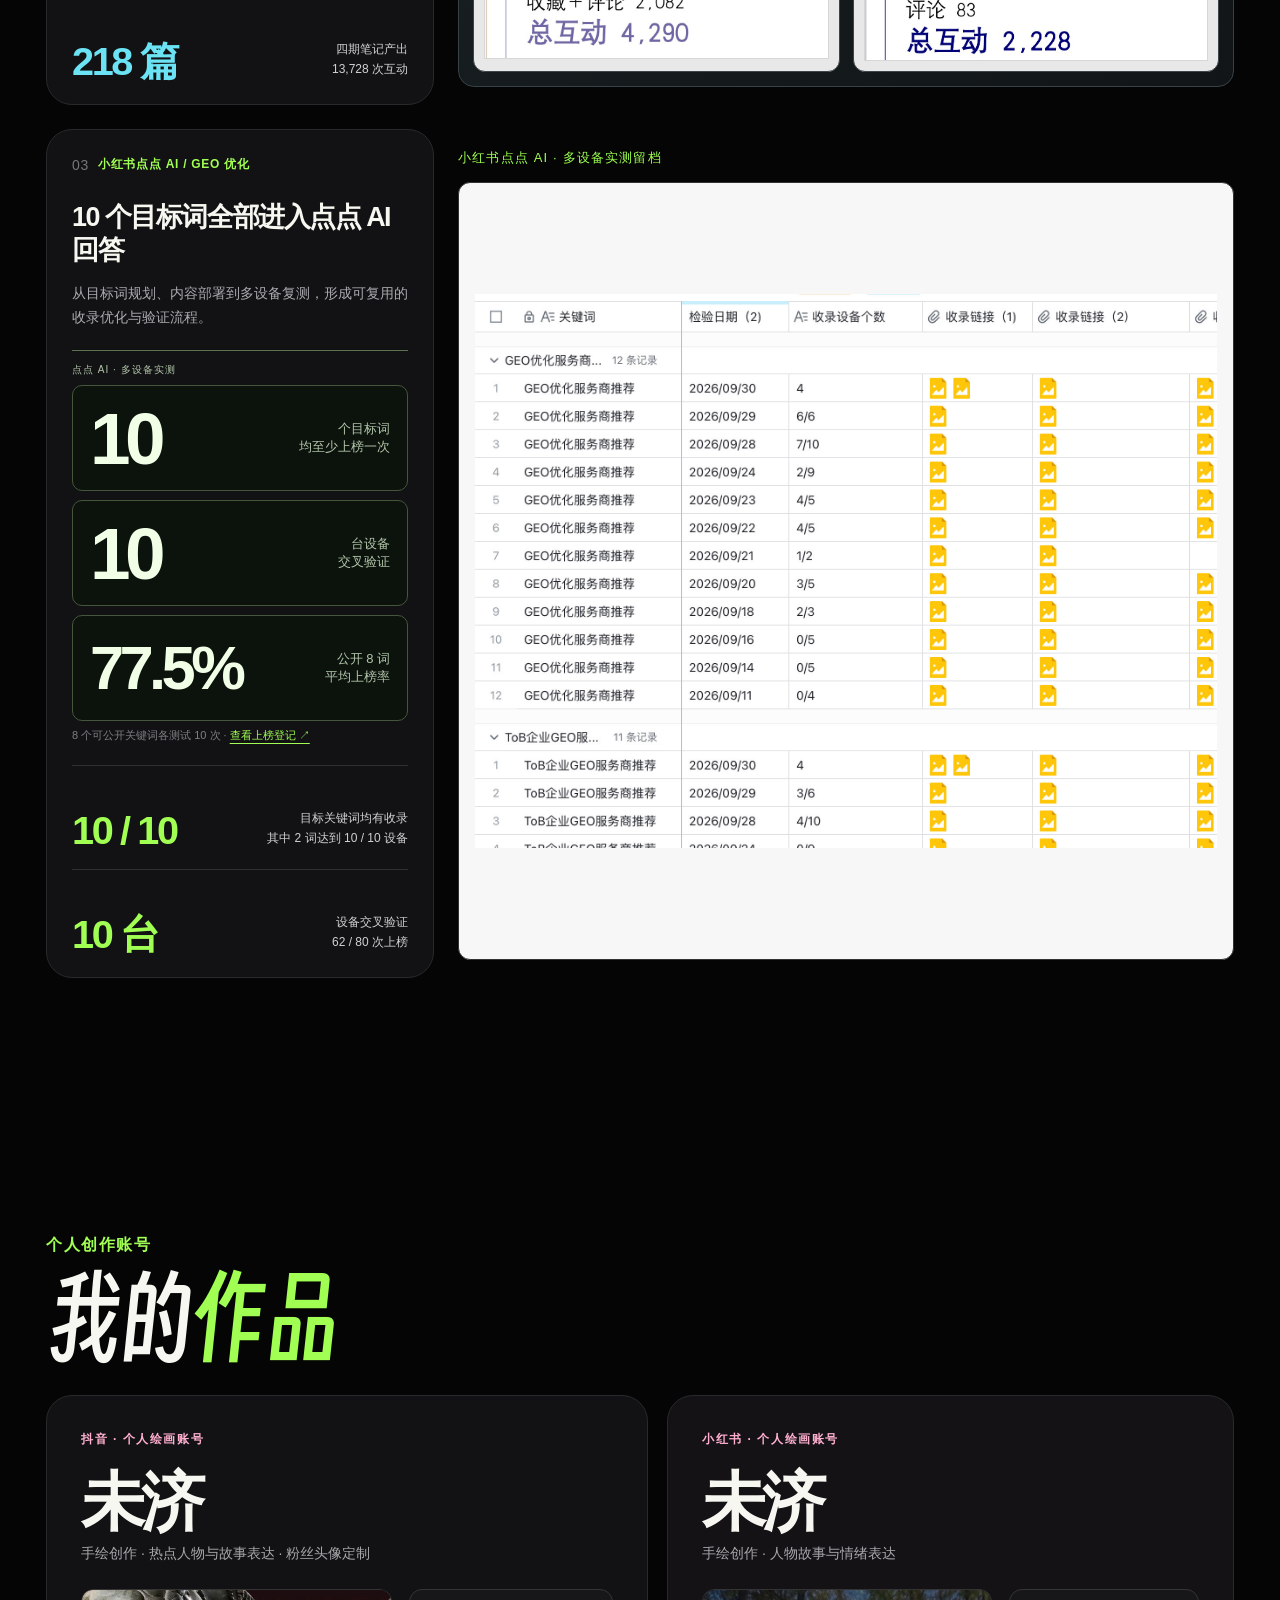
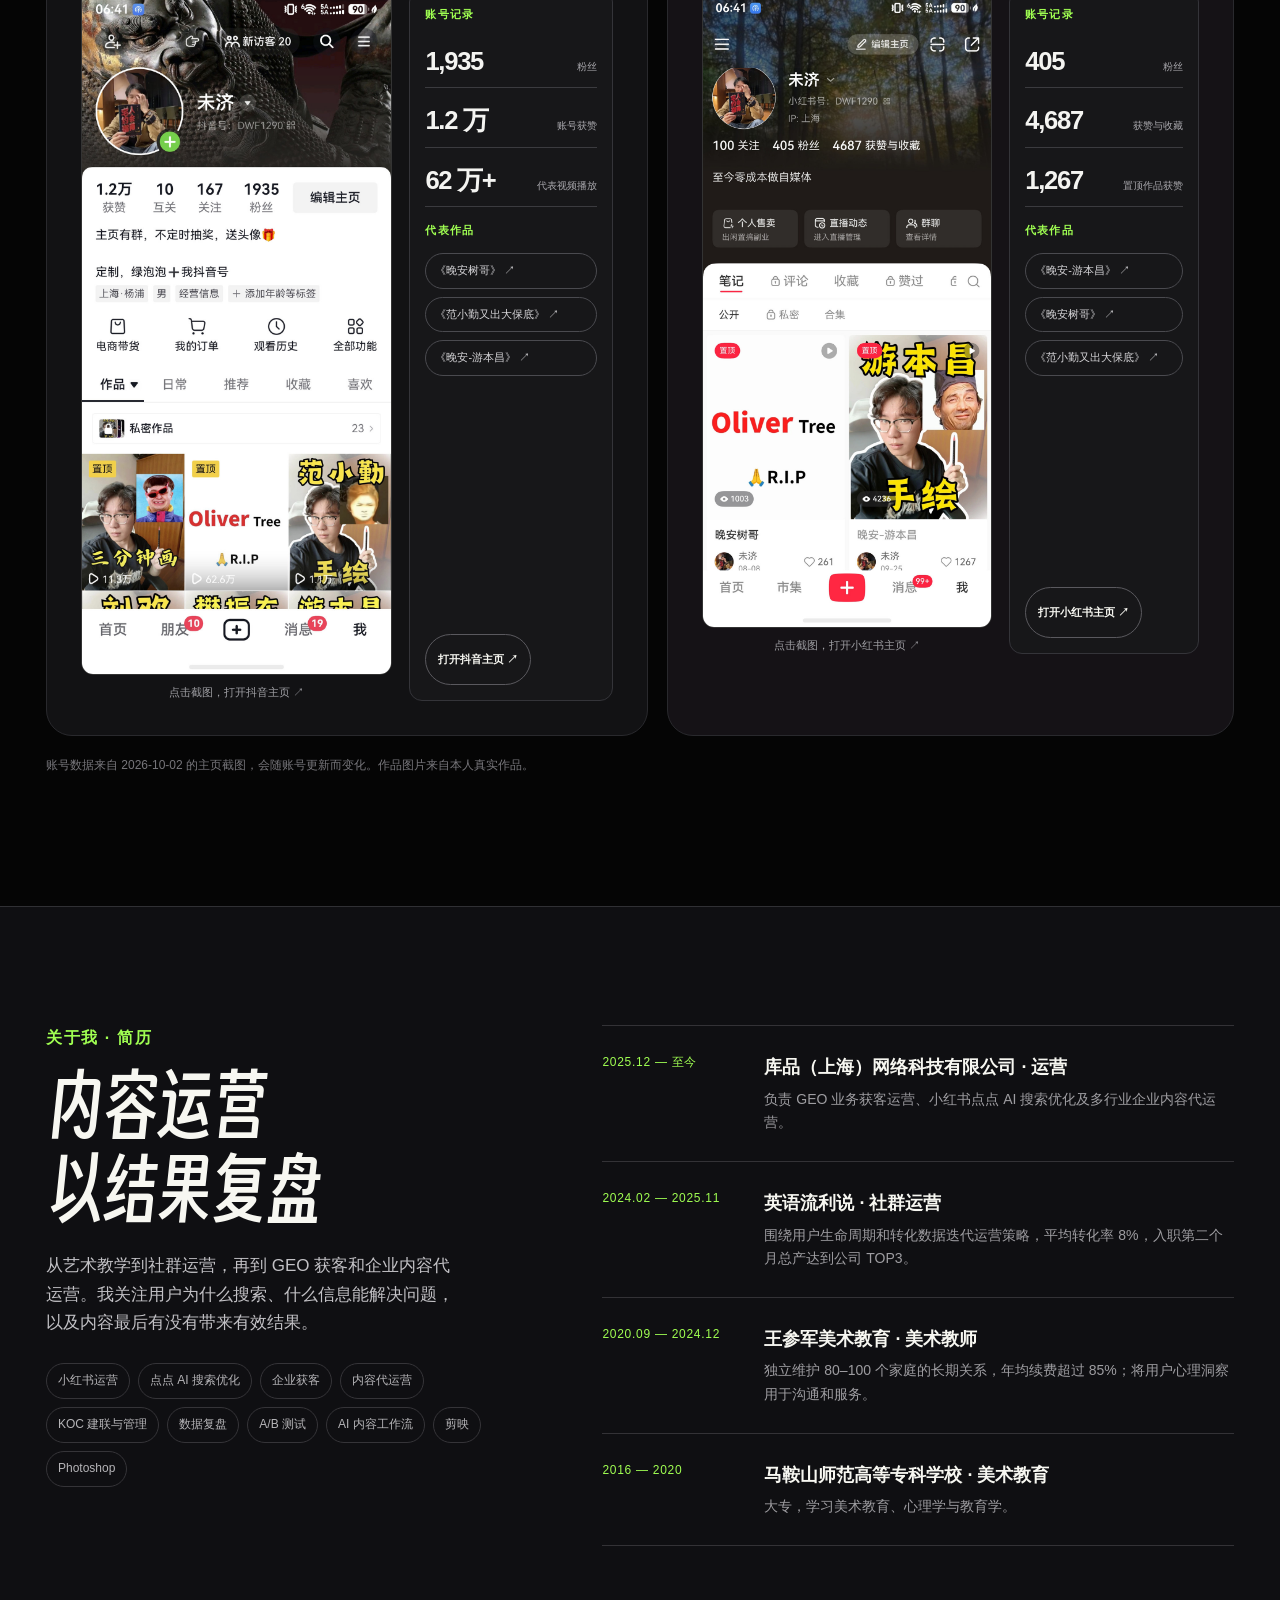
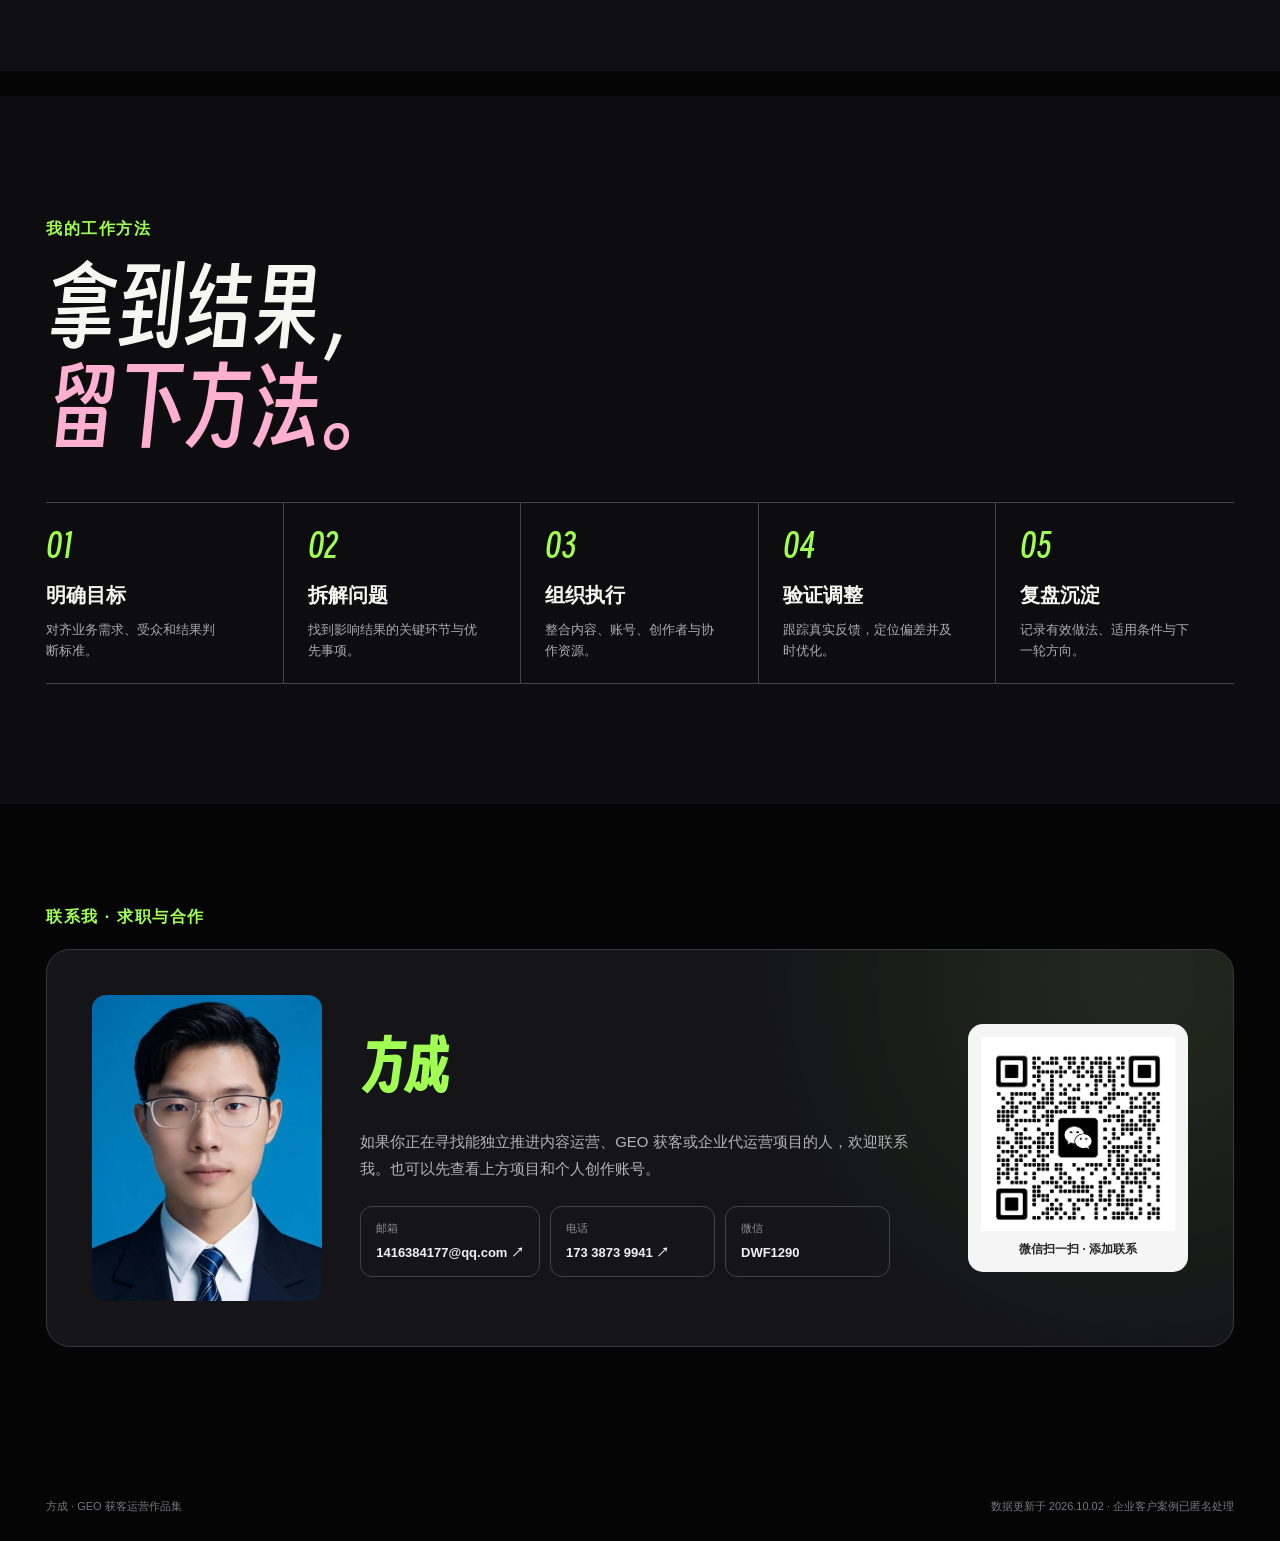
==== commit 57fe004b: "Link the Xiaohongshu work to its direct note" ====
--- a/index.html
+++ b/index.html
@@ -304,7 +304,7 @@
           <article class="social-card xhs">
             <div class="social-platform" style="color: var(--pink)">小红书 · 个人绘画账号</div><h3>未济</h3><div class="social-handle">手绘创作 · 人物故事与情绪表达</div>
             <div class="account-showcase"><div class="social-image-grid"><figure><a href="https://www.xiaohongshu.com/user/profile/666460df0000000003031688" target="_blank" rel="noreferrer" aria-label="打开未济小红书主页"><img class="social-image account-mobile-image" src="./assets/xhs-account-mobile.svg" alt="小红书个人账号手机主页高清截图，展示主页信息与置顶作品" loading="lazy" /></a><figcaption>点击截图，打开小红书主页 ↗</figcaption></figure></div>
-              <div class="account-side"><div class="account-side-label">账号记录</div><div class="account-metrics"><div><strong>405</strong><span>粉丝</span></div><div><strong>4,687</strong><span>获赞与收藏</span></div><div><strong>1,267</strong><span>置顶作品获赞</span></div></div><div class="account-side-label">代表作品</div><div class="social-links"><a class="social-link" href="https://www.xiaohongshu.com/discovery/item/6ab60237000000001303c2ab?source=webshare&amp;xhsshare=pc_web&amp;xsec_token=ABq18qXErULd-e8EH9YKW2dc0_sytKqEwSJ0R3sQT-wDk=&amp;xsec_source=pc_share" target="_blank" rel="noreferrer">《晚安-游本昌》 ↗</a><a class="social-link" href="https://www.xiaohongshu.com/user/profile/666460df0000000003031688" target="_blank" rel="noreferrer" title="该作品在账号主页置顶，点击前往主页查看">《晚安树哥》· 主页置顶 ↗</a><a class="social-link" href="https://www.xiaohongshu.com/discovery/item/6abdf08a000000000a01db14?source=webshare&amp;xhsshare=pc_web&amp;xsec_token=ABYskGTvJ_BKhmnJb6qv7BgX3EFn2Nt9VQKJ5-vpxMIEw=&amp;xsec_source=pc_share" target="_blank" rel="noreferrer">《范小勤又出大保底》 ↗</a></div><a class="button" href="https://www.xiaohongshu.com/user/profile/666460df0000000003031688" target="_blank" rel="noreferrer">打开小红书主页 ↗</a></div>
+              <div class="account-side"><div class="account-side-label">账号记录</div><div class="account-metrics"><div><strong>405</strong><span>粉丝</span></div><div><strong>4,687</strong><span>获赞与收藏</span></div><div><strong>1,267</strong><span>置顶作品获赞</span></div></div><div class="account-side-label">代表作品</div><div class="social-links"><a class="social-link" href="https://www.xiaohongshu.com/discovery/item/6ab60237000000001303c2ab?source=webshare&amp;xhsshare=pc_web&amp;xsec_token=ABq18qXErULd-e8EH9YKW2dc0_sytKqEwSJ0R3sQT-wDk=&amp;xsec_source=pc_share" target="_blank" rel="noreferrer">《晚安-游本昌》 ↗</a><a class="social-link" href="https://www.xiaohongshu.com/discovery/item/6a76c3c30000000006007b76?source=webshare&amp;xhsshare=pc_web&amp;xsec_token=ABZzarKwua16oFs8OKVh8l88oK9CZmqNSqtGl2AxdesnU=&amp;xsec_source=pc_share" target="_blank" rel="noreferrer">《晚安树哥》 ↗</a><a class="social-link" href="https://www.xiaohongshu.com/discovery/item/6abdf08a000000000a01db14?source=webshare&amp;xhsshare=pc_web&amp;xsec_token=ABYskGTvJ_BKhmnJb6qv7BgX3EFn2Nt9VQKJ5-vpxMIEw=&amp;xsec_source=pc_share" target="_blank" rel="noreferrer">《范小勤又出大保底》 ↗</a></div><a class="button" href="https://www.xiaohongshu.com/user/profile/666460df0000000003031688" target="_blank" rel="noreferrer">打开小红书主页 ↗</a></div>
             </div>
           </article>
         </div>
